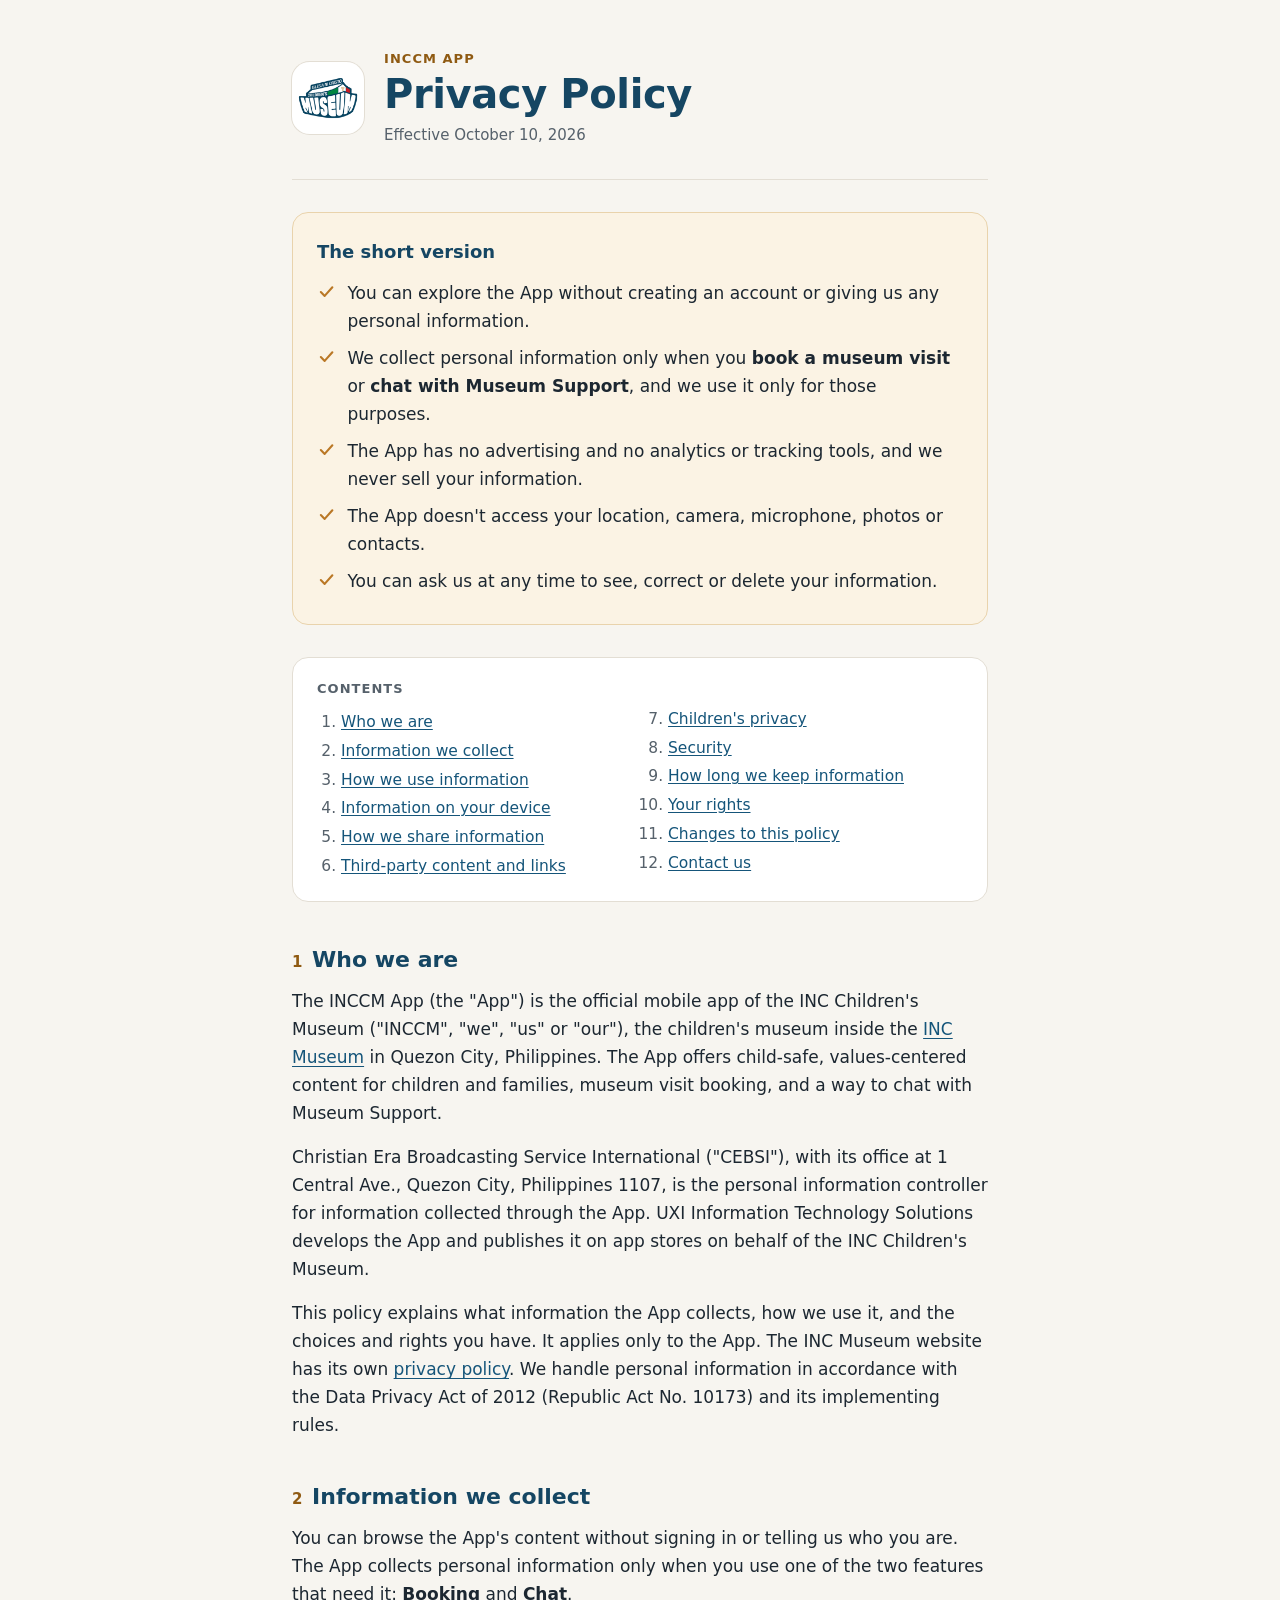
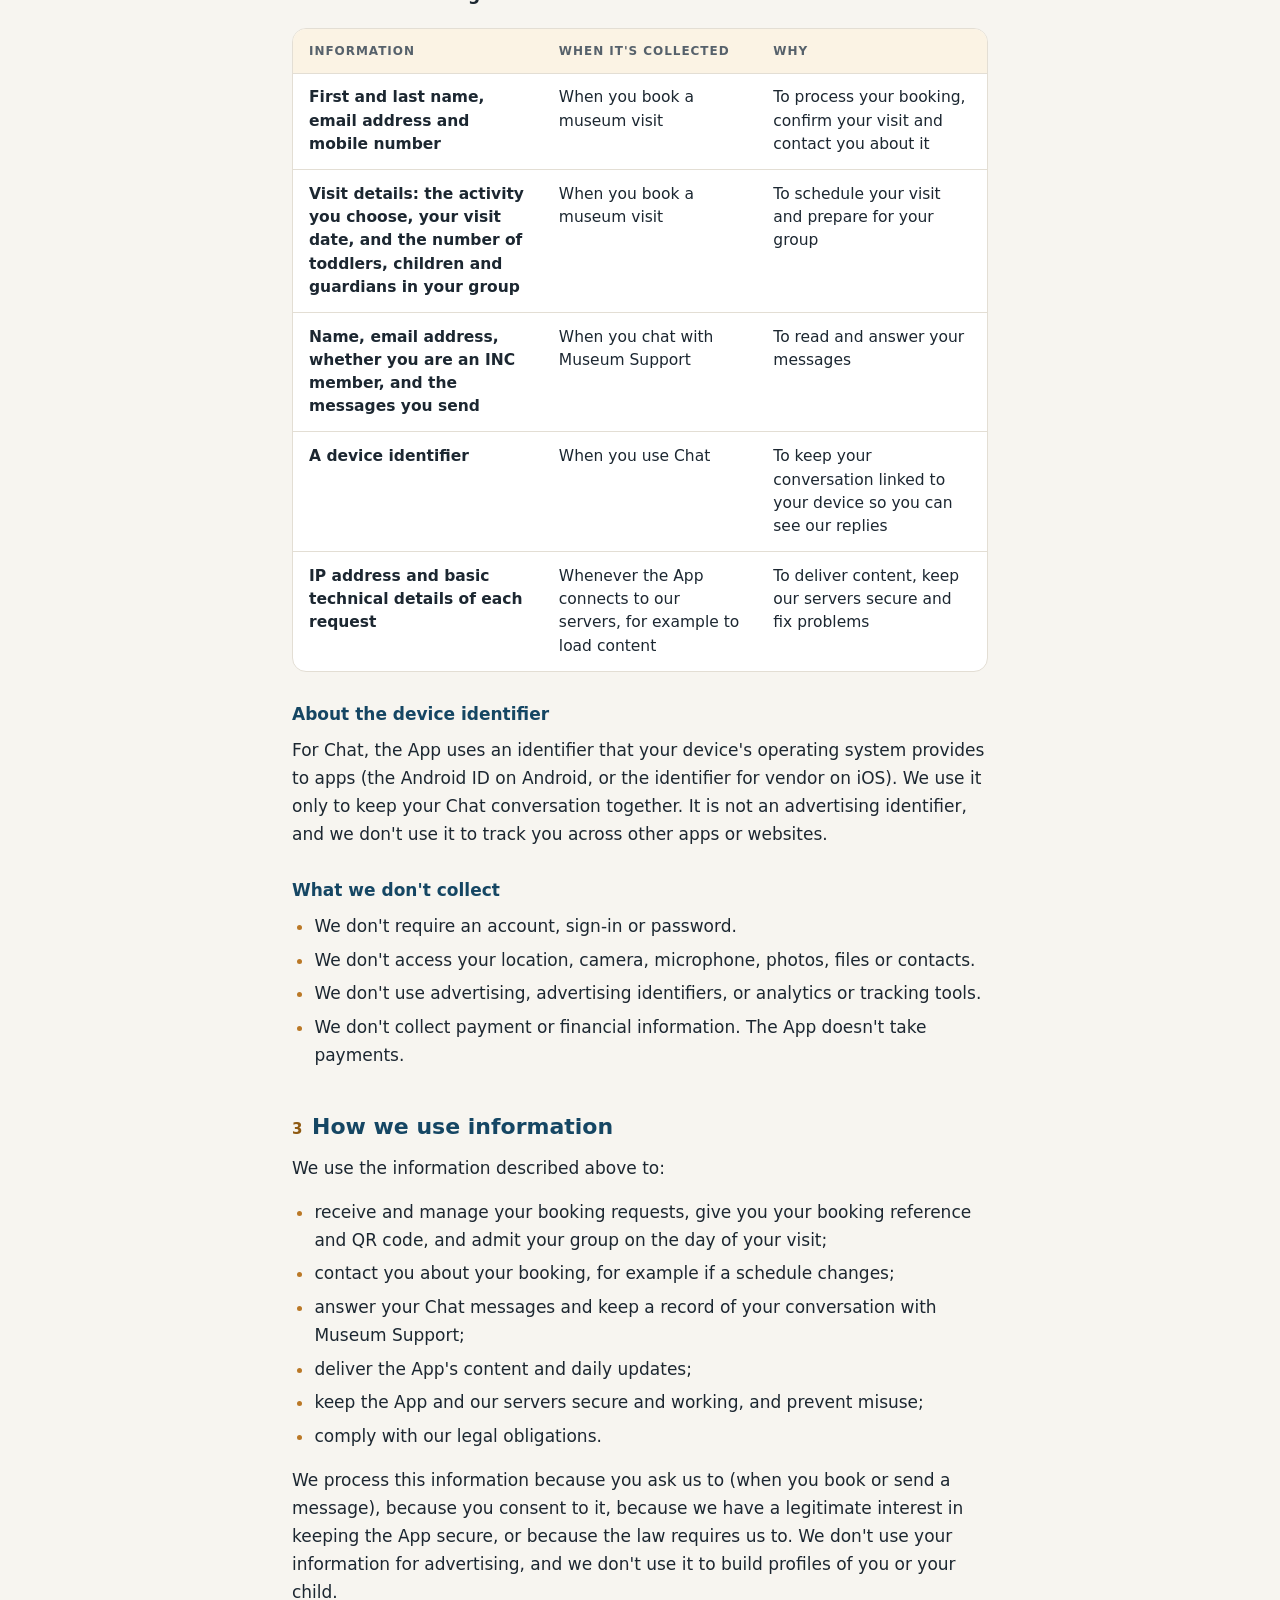
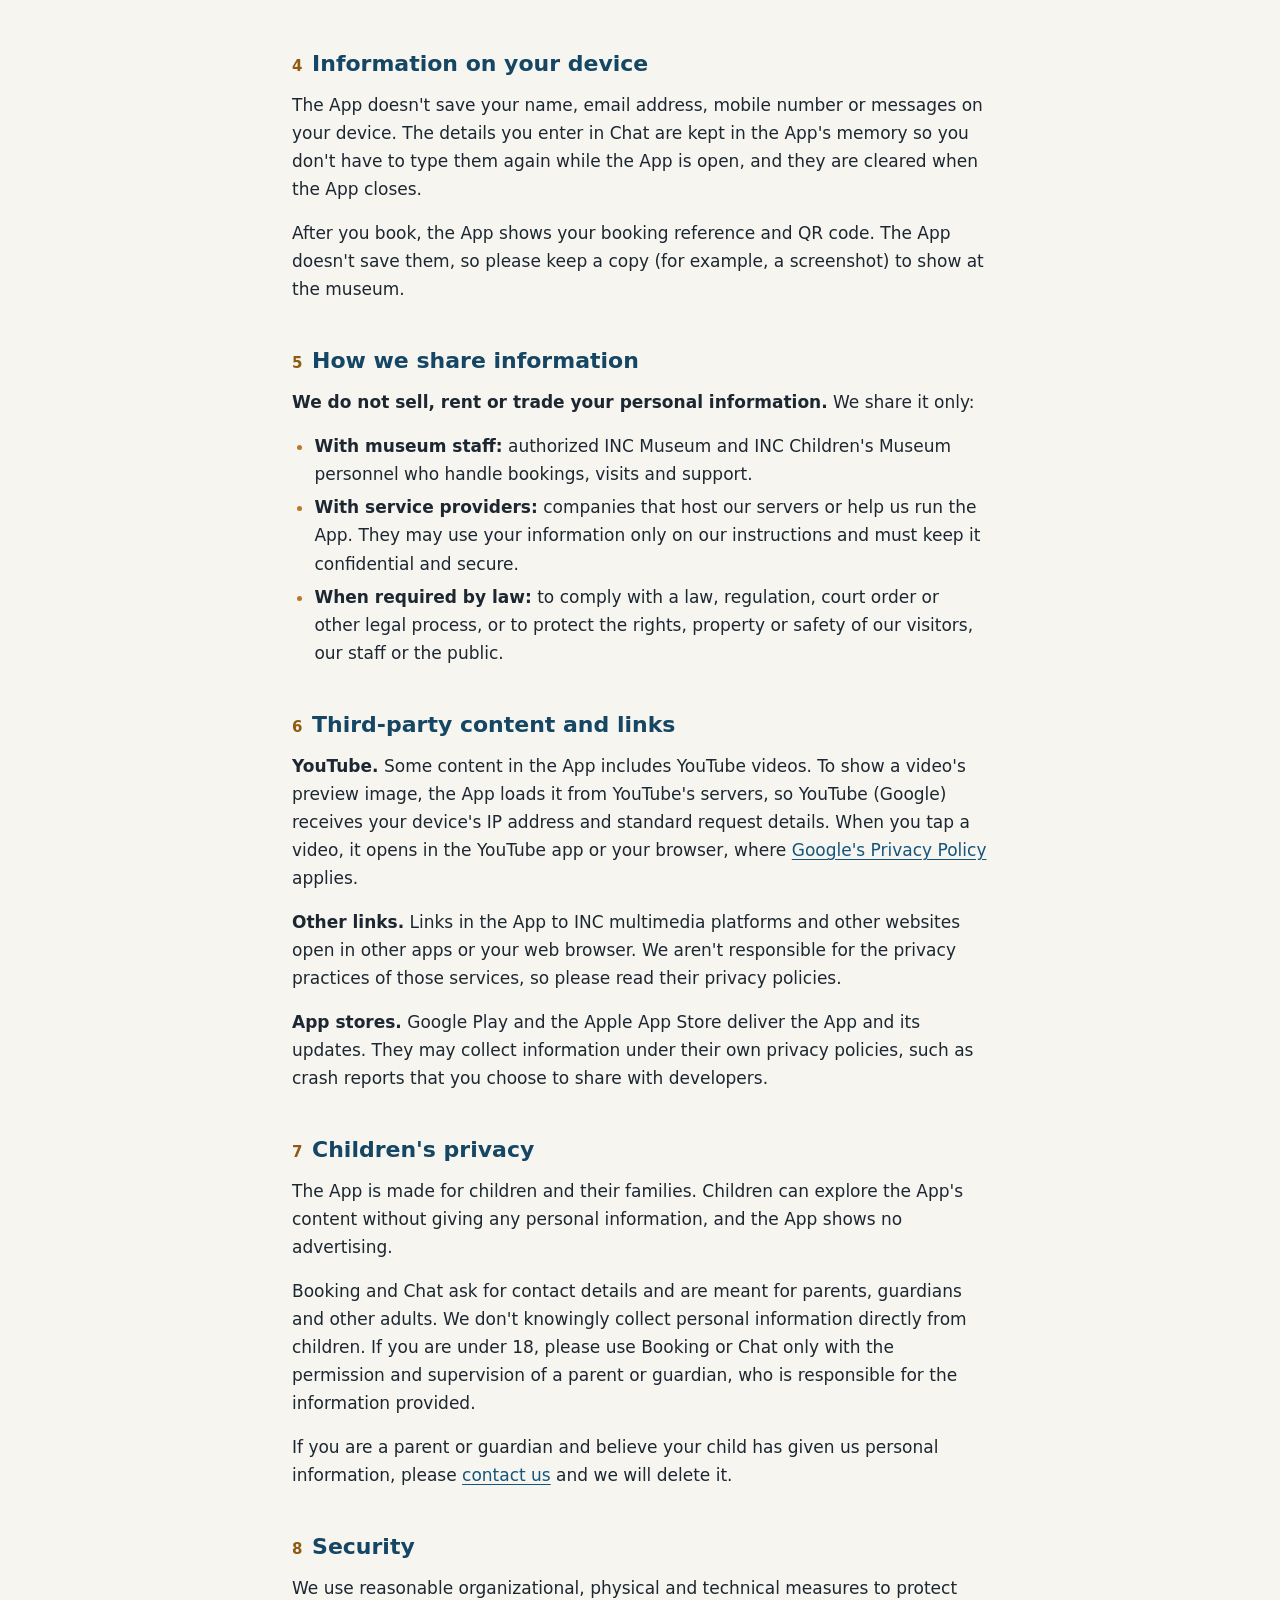
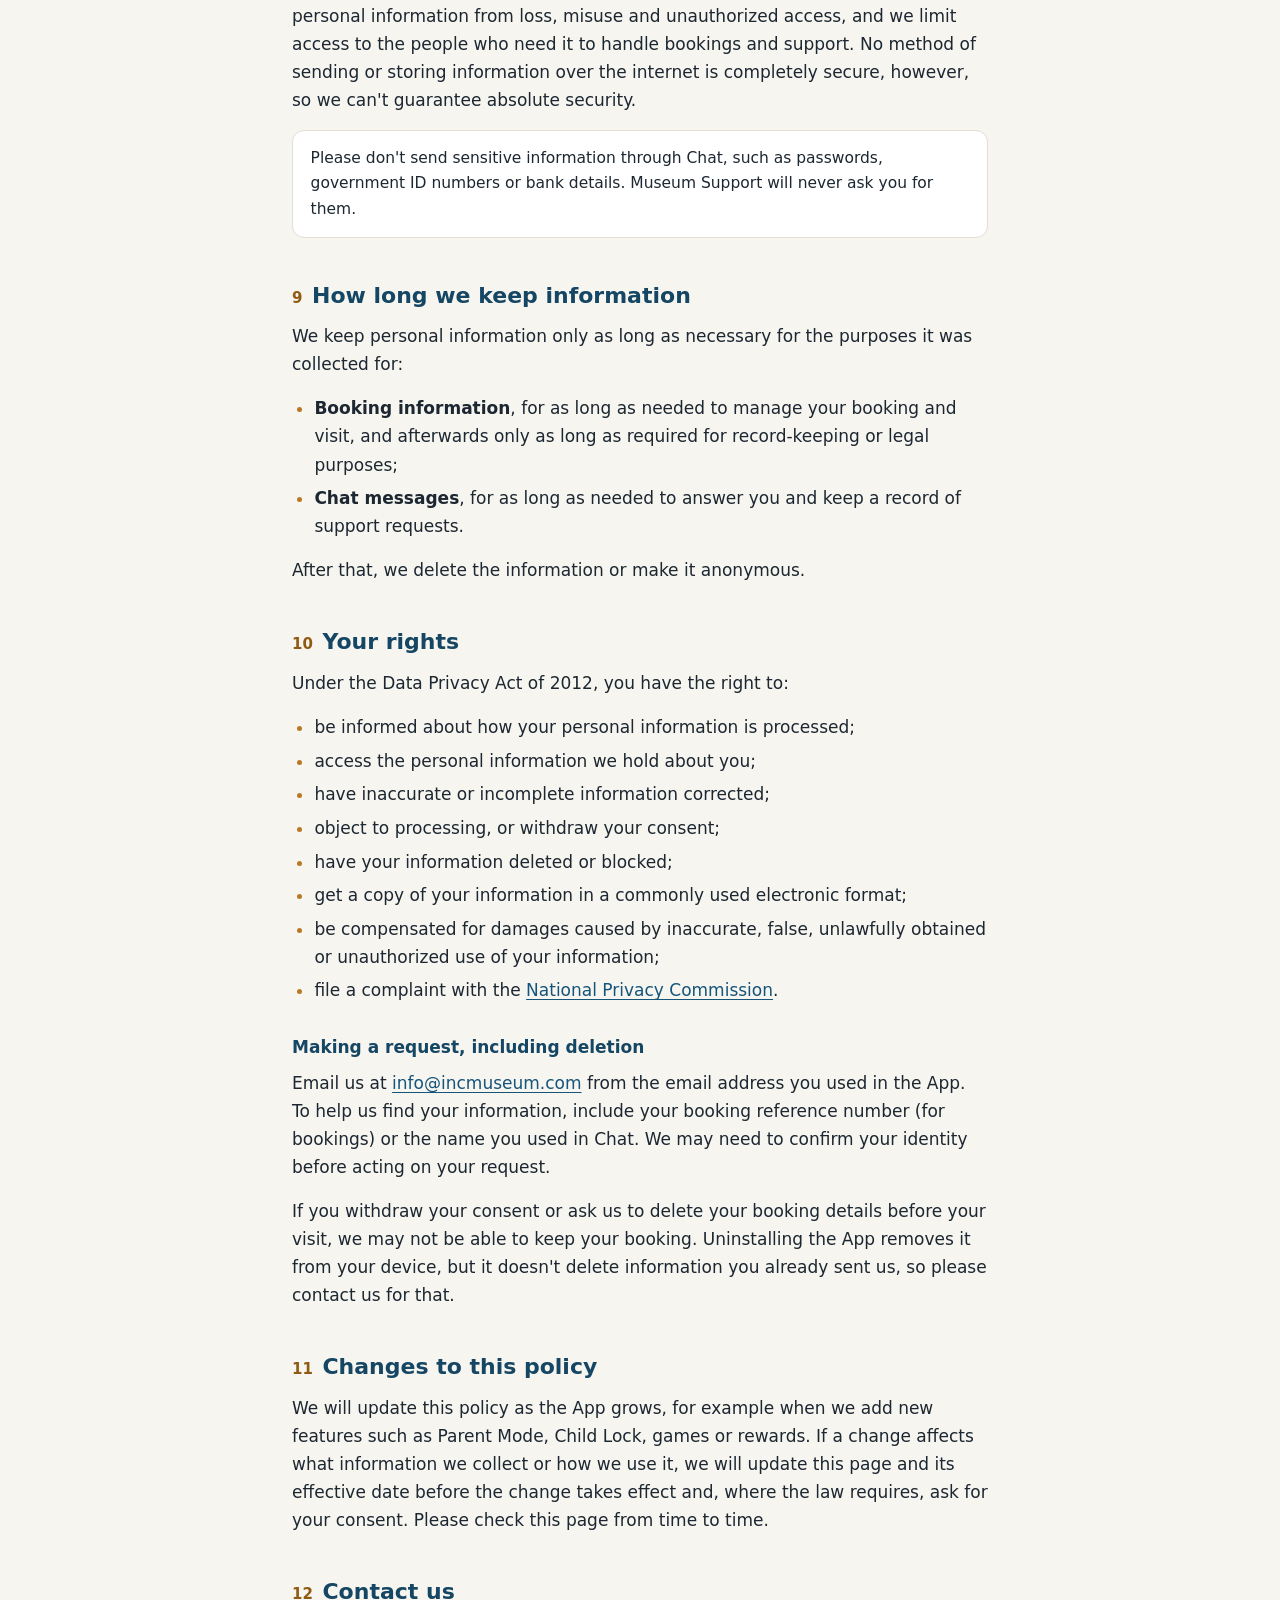
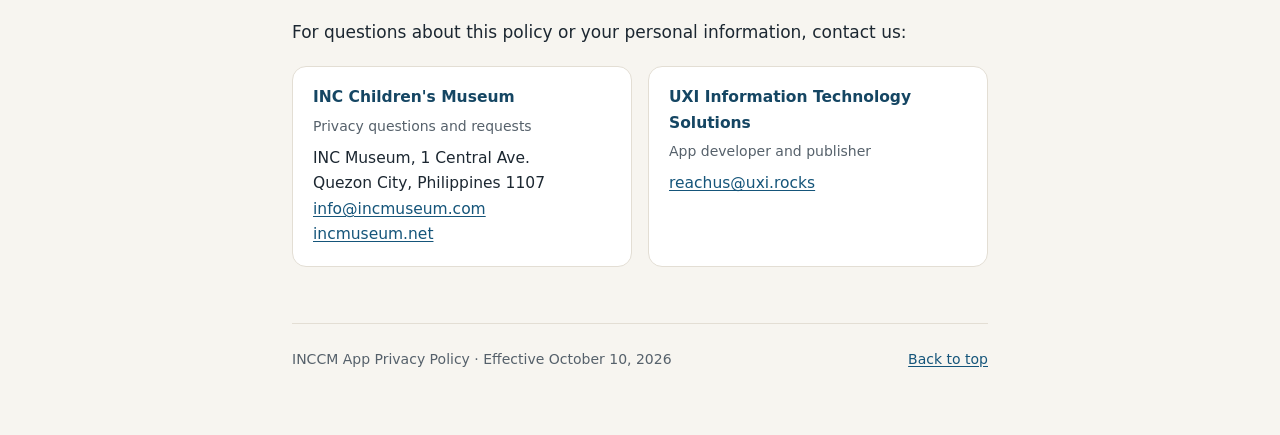
==== index.html @ d058148c "Init commit" ====
<!doctype html>
<html lang="en">
<head>
  <meta charset="utf-8">
  <meta name="viewport" content="width=device-width, initial-scale=1">
  <title>INCCM App Privacy Policy</title>
  <meta name="description" content="How the INCCM App by the INC Children's Museum collects, uses and protects personal information.">
  <meta name="color-scheme" content="light dark">
  <meta name="theme-color" content="#F7F5F0" media="(prefers-color-scheme: light)">
  <meta name="theme-color" content="#0E151C" media="(prefers-color-scheme: dark)">
  <link rel="icon" type="image/png" href="assets/inccm-logo.png">
  <link rel="apple-touch-icon" href="assets/apple-touch-icon.png">
  <style>
    :root {
      --bg: #F7F5F0;
      --surface: #FFFFFF;
      --text: #1C2731;
      --muted: #56616B;
      --border: #E3DED4;
      --heading: #154663;
      --link: #15557A;
      --gold: #8F5A12;
      --gold-tint: #FBF3E4;
      --gold-line: #E9D3AC;
      --mark: #BA7826;
    }

    @media (prefers-color-scheme: dark) {
      :root {
        --bg: #0E151C;
        --surface: #151F29;
        --text: #E4E9ED;
        --muted: #9EAAB4;
        --border: #263440;
        --heading: #D3E6F3;
        --link: #8FC4E6;
        --gold: #E6BA6E;
        --gold-tint: #1E1C17;
        --gold-line: #4A3B22;
        --mark: #E6BA6E;
      }
    }

    *, *::before, *::after { box-sizing: border-box; }

    html { scroll-behavior: smooth; -webkit-text-size-adjust: 100%; }

    @media (prefers-reduced-motion: reduce) {
      html { scroll-behavior: auto; }
    }

    body {
      margin: 0;
      background: var(--bg);
      color: var(--text);
      font-family: system-ui, -apple-system, "Segoe UI", Roboto, "Helvetica Neue", Arial, sans-serif;
      font-size: 1.0625rem;
      line-height: 1.65;
    }

    .page {
      max-width: 46rem;
      margin: 0 auto;
      padding: 0 1.25rem 4rem;
    }

    a { color: var(--link); text-underline-offset: 0.15em; }
    a:hover { text-decoration-thickness: 2px; }
    a:focus-visible { outline: 2px solid var(--link); outline-offset: 2px; border-radius: 2px; }

    /* Masthead */

    .masthead {
      display: flex;
      align-items: center;
      gap: 1.25rem;
      padding: 3rem 0 2rem;
      border-bottom: 1px solid var(--border);
    }

    .masthead img {
      flex: none;
      width: 4.5rem;
      height: 4.5rem;
      border-radius: 1.1rem;
      background: #FFFFFF;
      box-shadow: 0 0 0 1px var(--border);
    }

    .eyebrow {
      margin: 0;
      color: var(--gold);
      font-size: 0.8125rem;
      font-weight: 700;
      letter-spacing: 0.08em;
      text-transform: uppercase;
    }

    h1 {
      margin: 0.1rem 0 0.35rem;
      color: var(--heading);
      font-size: clamp(1.9rem, 6vw, 2.5rem);
      line-height: 1.15;
      letter-spacing: -0.01em;
    }

    .meta { margin: 0; color: var(--muted); font-size: 0.9375rem; }

    /* Short version */

    .glance {
      margin: 2rem 0;
      padding: 1.5rem 1.5rem 1.25rem;
      background: var(--gold-tint);
      border: 1px solid var(--gold-line);
      border-radius: 1rem;
    }

    .glance h2 {
      margin: 0 0 0.75rem;
      font-size: 1.125rem;
      color: var(--heading);
    }

    .checks { list-style: none; margin: 0; padding: 0; }

    .checks li {
      position: relative;
      padding-left: 1.9rem;
      margin: 0.55rem 0;
    }

    .checks svg {
      position: absolute;
      left: 0;
      top: 0.2rem;
      width: 1.2rem;
      height: 1.2rem;
      color: var(--mark);
    }

    /* Contents */

    .toc {
      margin: 0 0 1rem;
      padding: 1.25rem 1.5rem;
      background: var(--surface);
      border: 1px solid var(--border);
      border-radius: 1rem;
    }

    .toc h2 {
      margin: 0 0 0.5rem;
      font-size: 0.8125rem;
      font-weight: 700;
      letter-spacing: 0.08em;
      text-transform: uppercase;
      color: var(--muted);
    }

    .toc ol {
      margin: 0;
      padding-left: 1.5rem;
      columns: 2;
      column-gap: 2rem;
      font-size: 0.9688rem;
    }

    .toc li { break-inside: avoid; margin: 0.2rem 0; }
    .toc li::marker { color: var(--muted); }

    @media (max-width: 560px) {
      .toc ol { columns: 1; }
    }

    /* Sections */

    section { scroll-margin-top: 1.5rem; }

    section > h2 {
      display: flex;
      align-items: baseline;
      gap: 0.6rem;
      margin: 2.75rem 0 0.75rem;
      color: var(--heading);
      font-size: 1.375rem;
      line-height: 1.3;
    }

    section > h2 .num {
      flex: none;
      color: var(--gold);
      font-size: 0.9375rem;
      font-variant-numeric: tabular-nums;
    }

    h3 {
      margin: 1.75rem 0 0.5rem;
      color: var(--heading);
      font-size: 1.0625rem;
    }

    p, ul, ol { margin: 0 0 1rem; }
    ul { padding-left: 1.4rem; }
    li { margin: 0.35rem 0; }
    li::marker { color: var(--mark); }

    .note {
      padding: 0.9rem 1.1rem;
      background: var(--surface);
      border: 1px solid var(--border);
      border-radius: 0.75rem;
      font-size: 0.9688rem;
    }

    /* Data table */

    .table-wrap { margin: 1.25rem 0 1.5rem; }

    table {
      width: 100%;
      border-collapse: separate;
      border-spacing: 0;
      background: var(--surface);
      border: 1px solid var(--border);
      border-radius: 0.875rem;
      overflow: hidden;
      font-size: 0.9688rem;
      line-height: 1.5;
    }

    th, td {
      padding: 0.8rem 1rem;
      text-align: left;
      vertical-align: top;
      border-bottom: 1px solid var(--border);
    }

    tbody tr:last-child td { border-bottom: 0; }

    thead th {
      color: var(--muted);
      font-size: 0.75rem;
      font-weight: 700;
      letter-spacing: 0.08em;
      text-transform: uppercase;
      background: var(--gold-tint);
    }

    td:first-child { font-weight: 600; width: 36%; }

    @media (max-width: 640px) {
      table, thead, tbody, tr, th, td { display: block; }
      thead { position: absolute; width: 1px; height: 1px; overflow: hidden; clip: rect(0 0 0 0); }
      tr { padding: 0.9rem 1rem; border-bottom: 1px solid var(--border); }
      tbody tr:last-child { border-bottom: 0; }
      td { width: auto !important; padding: 0.15rem 0; border: 0; }
      td + td { margin-top: 0.5rem; }
      td + td::before {
        content: attr(data-label);
        display: block;
        color: var(--muted);
        font-size: 0.75rem;
        font-weight: 700;
        letter-spacing: 0.08em;
        text-transform: uppercase;
      }
    }

    /* Contact */

    .contact {
      display: grid;
      grid-template-columns: repeat(auto-fit, minmax(16rem, 1fr));
      gap: 1rem;
      margin: 1.25rem 0;
    }

    .contact address {
      padding: 1.1rem 1.25rem;
      background: var(--surface);
      border: 1px solid var(--border);
      border-radius: 0.875rem;
      font-style: normal;
      font-size: 0.9688rem;
    }

    .contact strong { display: block; color: var(--heading); margin-bottom: 0.25rem; }
    .contact .role { display: block; color: var(--muted); font-size: 0.875rem; margin-bottom: 0.5rem; }

    footer {
      margin-top: 3.5rem;
      padding-top: 1.5rem;
      border-top: 1px solid var(--border);
      color: var(--muted);
      font-size: 0.875rem;
      display: flex;
      flex-wrap: wrap;
      justify-content: space-between;
      gap: 0.5rem 1.5rem;
    }

    @media (max-width: 480px) {
      body { font-size: 1rem; }
      .masthead { padding-top: 2rem; gap: 1rem; }
      .masthead img { width: 3.75rem; height: 3.75rem; border-radius: 0.9rem; }
      .glance, .toc { padding: 1.15rem 1.1rem; }
    }

    @media print {
      :root { --bg: #FFFFFF; --surface: #FFFFFF; --gold-tint: #FFFFFF; }
      .toc, footer a { display: none; }
      section { break-inside: auto; }
      section > h2 { break-after: avoid; }
      a { color: inherit; }
    }
  </style>
</head>
<body>
  <div class="page">

    <header class="masthead" id="top">
      <img src="assets/inccm-logo.png" alt="Iglesia Ni Cristo Children's Museum logo" width="72" height="72">
      <div>
        <p class="eyebrow">INCCM App</p>
        <h1>Privacy Policy</h1>
        <p class="meta">Effective <time datetime="2026-10-10">October 10, 2026</time></p>
      </div>
    </header>

    <aside class="glance" aria-labelledby="glance-title">
      <h2 id="glance-title">The short version</h2>
      <ul class="checks">
        <li>
          <svg viewBox="0 0 20 20" fill="none" stroke="currentColor" stroke-width="2.2" stroke-linecap="round" stroke-linejoin="round" aria-hidden="true"><path d="M4 10.5l4 4 8-9"/></svg>
          You can explore the App without creating an account or giving us any personal information.
        </li>
        <li>
          <svg viewBox="0 0 20 20" fill="none" stroke="currentColor" stroke-width="2.2" stroke-linecap="round" stroke-linejoin="round" aria-hidden="true"><path d="M4 10.5l4 4 8-9"/></svg>
          We collect personal information only when you <strong>book a museum visit</strong> or <strong>chat with Museum Support</strong>, and we use it only for those purposes.
        </li>
        <li>
          <svg viewBox="0 0 20 20" fill="none" stroke="currentColor" stroke-width="2.2" stroke-linecap="round" stroke-linejoin="round" aria-hidden="true"><path d="M4 10.5l4 4 8-9"/></svg>
          The App has no advertising and no analytics or tracking tools, and we never sell your information.
        </li>
        <li>
          <svg viewBox="0 0 20 20" fill="none" stroke="currentColor" stroke-width="2.2" stroke-linecap="round" stroke-linejoin="round" aria-hidden="true"><path d="M4 10.5l4 4 8-9"/></svg>
          The App doesn't access your location, camera, microphone, photos or contacts.
        </li>
        <li>
          <svg viewBox="0 0 20 20" fill="none" stroke="currentColor" stroke-width="2.2" stroke-linecap="round" stroke-linejoin="round" aria-hidden="true"><path d="M4 10.5l4 4 8-9"/></svg>
          You can ask us at any time to see, correct or delete your information.
        </li>
      </ul>
    </aside>

    <nav class="toc" aria-labelledby="toc-title">
      <h2 id="toc-title">Contents</h2>
      <ol>
        <li><a href="#who-we-are">Who we are</a></li>
        <li><a href="#information-we-collect">Information we collect</a></li>
        <li><a href="#how-we-use">How we use information</a></li>
        <li><a href="#on-your-device">Information on your device</a></li>
        <li><a href="#sharing">How we share information</a></li>
        <li><a href="#third-parties">Third-party content and links</a></li>
        <li><a href="#children">Children's privacy</a></li>
        <li><a href="#security">Security</a></li>
        <li><a href="#retention">How long we keep information</a></li>
        <li><a href="#your-rights">Your rights</a></li>
        <li><a href="#changes">Changes to this policy</a></li>
        <li><a href="#contact">Contact us</a></li>
      </ol>
    </nav>

    <main>

      <section id="who-we-are">
        <h2><span class="num">1</span>Who we are</h2>
        <p>
          The INCCM App (the "App") is the official mobile app of the INC Children's Museum ("INCCM", "we", "us" or "our"),
          the children's museum inside the <a href="https://incmuseum.net">INC Museum</a> in Quezon City, Philippines.
          The App offers child-safe, values-centered content for children and families, museum visit booking, and a way
          to chat with Museum Support.
        </p>
        <p>
          Christian Era Broadcasting Service International ("CEBSI"), with its office at 1 Central Ave., Quezon City,
          Philippines 1107, is the personal information controller for information collected through the App.
          UXI Information Technology Solutions develops the App and publishes it on app stores on behalf of the INC Children's Museum.
        </p>
        <p>
          This policy explains what information the App collects, how we use it, and the choices and rights you have.
          It applies only to the App. The INC Museum website has its own
          <a href="https://incmuseum.net/terms#privacy">privacy policy</a>. We handle personal information in accordance with
          the Data Privacy Act of 2012 (Republic Act No. 10173) and its implementing rules.
        </p>
      </section>

      <section id="information-we-collect">
        <h2><span class="num">2</span>Information we collect</h2>
        <p>
          You can browse the App's content without signing in or telling us who you are. The App collects personal
          information only when you use one of the two features that need it: <strong>Booking</strong> and
          <strong>Chat</strong>.
        </p>

        <div class="table-wrap">
          <table>
            <thead>
              <tr>
                <th scope="col">Information</th>
                <th scope="col">When it's collected</th>
                <th scope="col">Why</th>
              </tr>
            </thead>
            <tbody>
              <tr>
                <td>First and last name, email address and mobile number</td>
                <td data-label="When it's collected">When you book a museum visit</td>
                <td data-label="Why">To process your booking, confirm your visit and contact you about it</td>
              </tr>
              <tr>
                <td>Visit details: the activity you choose, your visit date, and the number of toddlers, children and guardians in your group</td>
                <td data-label="When it's collected">When you book a museum visit</td>
                <td data-label="Why">To schedule your visit and prepare for your group</td>
              </tr>
              <tr>
                <td>Name, email address, whether you are an INC member, and the messages you send</td>
                <td data-label="When it's collected">When you chat with Museum Support</td>
                <td data-label="Why">To read and answer your messages</td>
              </tr>
              <tr>
                <td>A device identifier</td>
                <td data-label="When it's collected">When you use Chat</td>
                <td data-label="Why">To keep your conversation linked to your device so you can see our replies</td>
              </tr>
              <tr>
                <td>IP address and basic technical details of each request</td>
                <td data-label="When it's collected">Whenever the App connects to our servers, for example to load content</td>
                <td data-label="Why">To deliver content, keep our servers secure and fix problems</td>
              </tr>
            </tbody>
          </table>
        </div>

        <h3>About the device identifier</h3>
        <p>
          For Chat, the App uses an identifier that your device's operating system provides to apps (the Android ID on
          Android, or the identifier for vendor on iOS). We use it only to keep your Chat conversation together. It is not
          an advertising identifier, and we don't use it to track you across other apps or websites.
        </p>

        <h3>What we don't collect</h3>
        <ul>
          <li>We don't require an account, sign-in or password.</li>
          <li>We don't access your location, camera, microphone, photos, files or contacts.</li>
          <li>We don't use advertising, advertising identifiers, or analytics or tracking tools.</li>
          <li>We don't collect payment or financial information. The App doesn't take payments.</li>
        </ul>
      </section>

      <section id="how-we-use">
        <h2><span class="num">3</span>How we use information</h2>
        <p>We use the information described above to:</p>
        <ul>
          <li>receive and manage your booking requests, give you your booking reference and QR code, and admit your group on the day of your visit;</li>
          <li>contact you about your booking, for example if a schedule changes;</li>
          <li>answer your Chat messages and keep a record of your conversation with Museum Support;</li>
          <li>deliver the App's content and daily updates;</li>
          <li>keep the App and our servers secure and working, and prevent misuse;</li>
          <li>comply with our legal obligations.</li>
        </ul>
        <p>
          We process this information because you ask us to (when you book or send a message), because you consent to it,
          because we have a legitimate interest in keeping the App secure, or because the law requires us to.
          We don't use your information for advertising, and we don't use it to build profiles of you or your child.
        </p>
      </section>

      <section id="on-your-device">
        <h2><span class="num">4</span>Information on your device</h2>
        <p>
          The App doesn't save your name, email address, mobile number or messages on your device. The details you enter
          in Chat are kept in the App's memory so you don't have to type them again while the App is open, and they are
          cleared when the App closes.
        </p>
        <p>
          After you book, the App shows your booking reference and QR code. The App doesn't save them, so please keep a copy
          (for example, a screenshot) to show at the museum.
        </p>
      </section>

      <section id="sharing">
        <h2><span class="num">5</span>How we share information</h2>
        <p><strong>We do not sell, rent or trade your personal information.</strong> We share it only:</p>
        <ul>
          <li><strong>With museum staff:</strong> authorized INC Museum and INC Children's Museum personnel who handle bookings, visits and support.</li>
          <li><strong>With service providers:</strong> companies that host our servers or help us run the App. They may use your information only on our instructions and must keep it confidential and secure.</li>
          <li><strong>When required by law:</strong> to comply with a law, regulation, court order or other legal process, or to protect the rights, property or safety of our visitors, our staff or the public.</li>
        </ul>
      </section>

      <section id="third-parties">
        <h2><span class="num">6</span>Third-party content and links</h2>
        <p>
          <strong>YouTube.</strong> Some content in the App includes YouTube videos. To show a video's preview image, the App
          loads it from YouTube's servers, so YouTube (Google) receives your device's IP address and standard request
          details. When you tap a video, it opens in the YouTube app or your browser, where
          <a href="https://policies.google.com/privacy">Google's Privacy Policy</a> applies.
        </p>
        <p>
          <strong>Other links.</strong> Links in the App to INC multimedia platforms and other websites open in other apps
          or your web browser. We aren't responsible for the privacy practices of those services, so please read their
          privacy policies.
        </p>
        <p>
          <strong>App stores.</strong> Google Play and the Apple App Store deliver the App and its updates. They may collect
          information under their own privacy policies, such as crash reports that you choose to share with developers.
        </p>
      </section>

      <section id="children">
        <h2><span class="num">7</span>Children's privacy</h2>
        <p>
          The App is made for children and their families. Children can explore the App's content without giving any
          personal information, and the App shows no advertising.
        </p>
        <p>
          Booking and Chat ask for contact details and are meant for parents, guardians and other adults. We don't knowingly
          collect personal information directly from children. If you are under 18, please use Booking or Chat only with
          the permission and supervision of a parent or guardian, who is responsible for the information provided.
        </p>
        <p>
          If you are a parent or guardian and believe your child has given us personal information, please
          <a href="#contact">contact us</a> and we will delete it.
        </p>
      </section>

      <section id="security">
        <h2><span class="num">8</span>Security</h2>
        <p>
          We use reasonable organizational, physical and technical measures to protect personal information from loss,
          misuse and unauthorized access, and we limit access to the people who need it to handle bookings and support.
          No method of sending or storing information over the internet is completely secure, however, so we can't
          guarantee absolute security.
        </p>
        <p class="note">
          Please don't send sensitive information through Chat, such as passwords, government ID numbers or bank details.
          Museum Support will never ask you for them.
        </p>
      </section>

      <section id="retention">
        <h2><span class="num">9</span>How long we keep information</h2>
        <p>
          We keep personal information only as long as necessary for the purposes it was collected for:
        </p>
        <ul>
          <li><strong>Booking information</strong>, for as long as needed to manage your booking and visit, and afterwards only as long as required for record-keeping or legal purposes;</li>
          <li><strong>Chat messages</strong>, for as long as needed to answer you and keep a record of support requests.</li>
        </ul>
        <p>After that, we delete the information or make it anonymous.</p>
      </section>

      <section id="your-rights">
        <h2><span class="num">10</span>Your rights</h2>
        <p>Under the Data Privacy Act of 2012, you have the right to:</p>
        <ul>
          <li>be informed about how your personal information is processed;</li>
          <li>access the personal information we hold about you;</li>
          <li>have inaccurate or incomplete information corrected;</li>
          <li>object to processing, or withdraw your consent;</li>
          <li>have your information deleted or blocked;</li>
          <li>get a copy of your information in a commonly used electronic format;</li>
          <li>be compensated for damages caused by inaccurate, false, unlawfully obtained or unauthorized use of your information;</li>
          <li>file a complaint with the <a href="https://privacy.gov.ph">National Privacy Commission</a>.</li>
        </ul>
        <h3>Making a request, including deletion</h3>
        <p>
          Email us at <a href="mailto:info@incmuseum.com?subject=INCCM%20App%20privacy%20request">info@incmuseum.com</a>
          from the email address you used in the App. To help us find your information, include your booking reference
          number (for bookings) or the name you used in Chat. We may need to confirm your identity before acting on your
          request.
        </p>
        <p>
          If you withdraw your consent or ask us to delete your booking details before your visit, we may not be able to
          keep your booking. Uninstalling the App removes it from your device, but it doesn't delete information you
          already sent us, so please contact us for that.
        </p>
      </section>

      <section id="changes">
        <h2><span class="num">11</span>Changes to this policy</h2>
        <p>
          We will update this policy as the App grows, for example when we add new features such as Parent Mode, Child Lock,
          games or rewards. If a change affects what information we collect or how we use it, we will update this page and
          its effective date before the change takes effect and, where the law requires, ask for your consent. Please check
          this page from time to time.
        </p>
      </section>

      <section id="contact">
        <h2><span class="num">12</span>Contact us</h2>
        <p>For questions about this policy or your personal information, contact us:</p>
        <div class="contact">
          <address>
            <strong>INC Children's Museum</strong>
            <span class="role">Privacy questions and requests</span>
            INC Museum, 1 Central Ave.<br>
            Quezon City, Philippines 1107<br>
            <a href="mailto:info@incmuseum.com?subject=INCCM%20App%20privacy">info@incmuseum.com</a><br>
            <a href="https://incmuseum.net">incmuseum.net</a>
          </address>
          <address>
            <strong>UXI Information Technology Solutions</strong>
            <span class="role">App developer and publisher</span>
            <a href="mailto:reachus@uxi.rocks?subject=INCCM%20App">reachus@uxi.rocks</a>
          </address>
        </div>
      </section>

    </main>

    <footer>
      <span>INCCM App Privacy Policy · Effective October 10, 2026</span>
      <a href="#top">Back to top</a>
    </footer>

  </div>
</body>
</html>
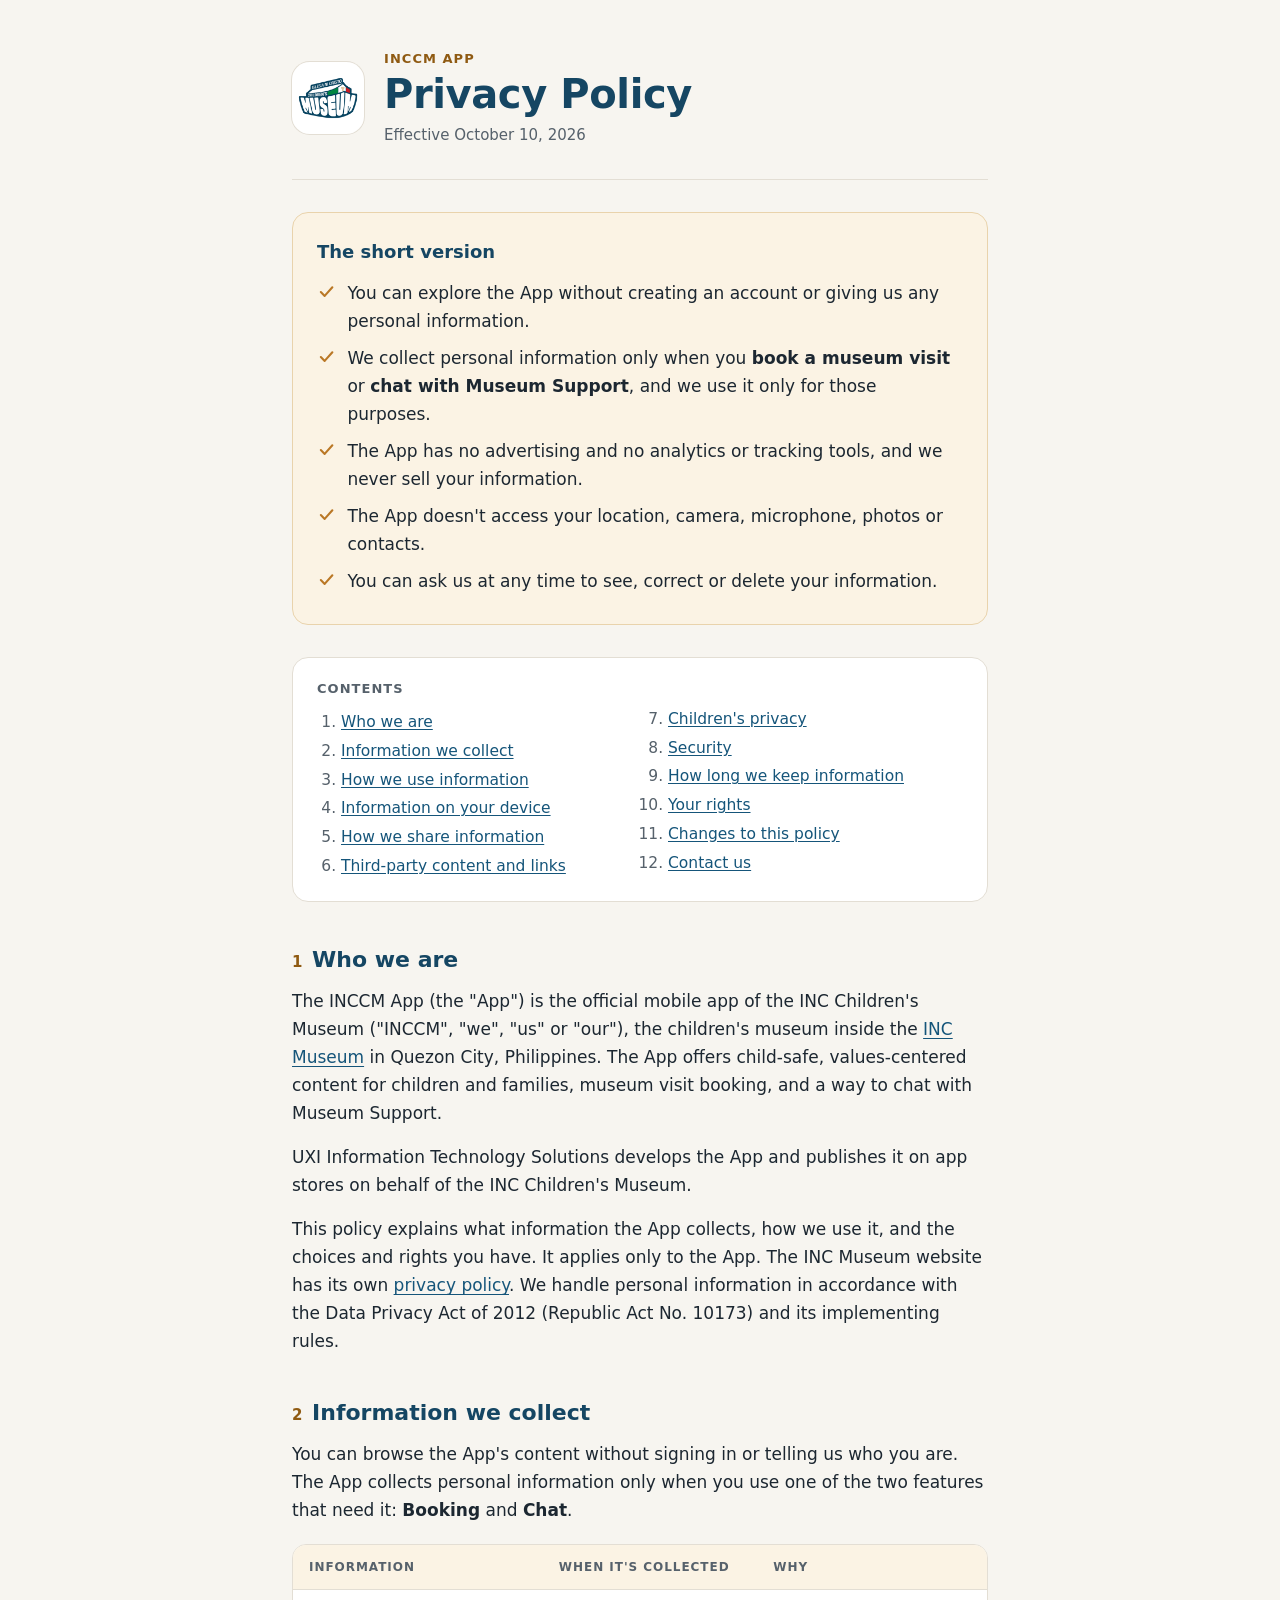
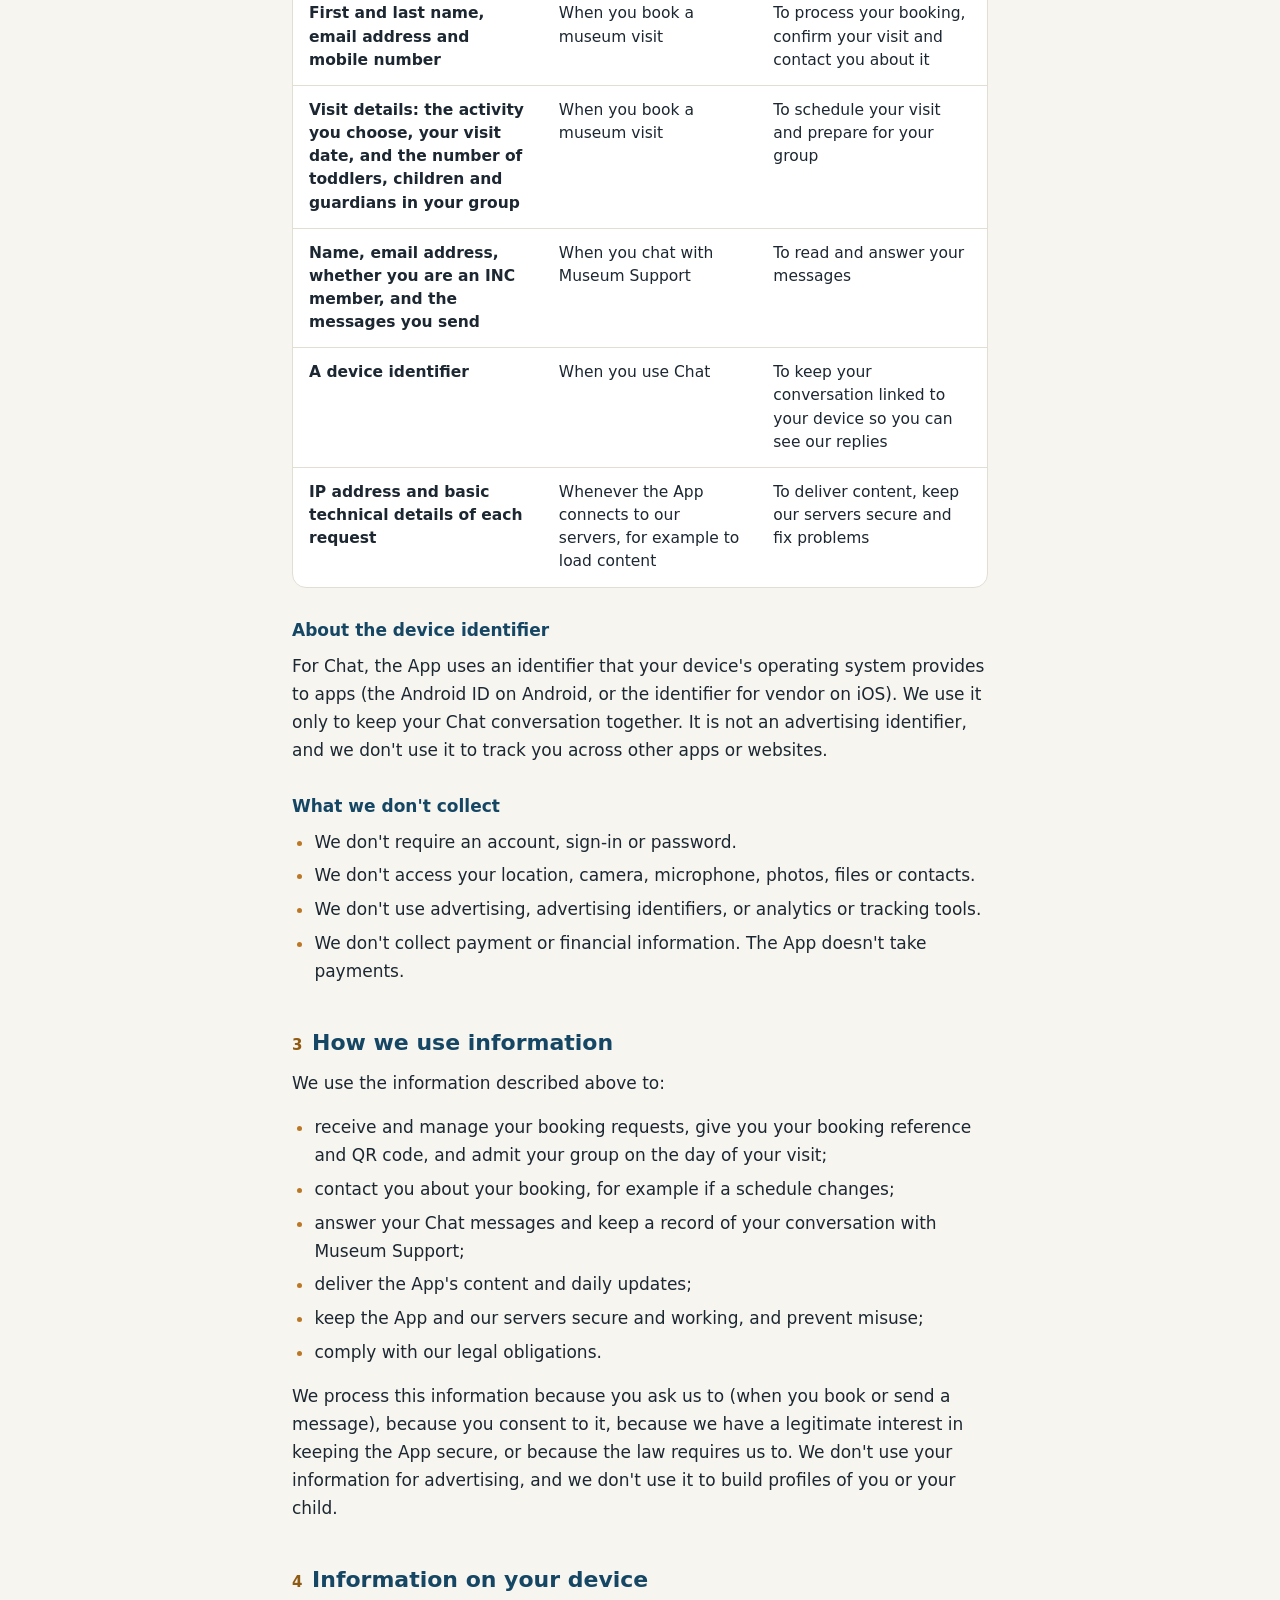
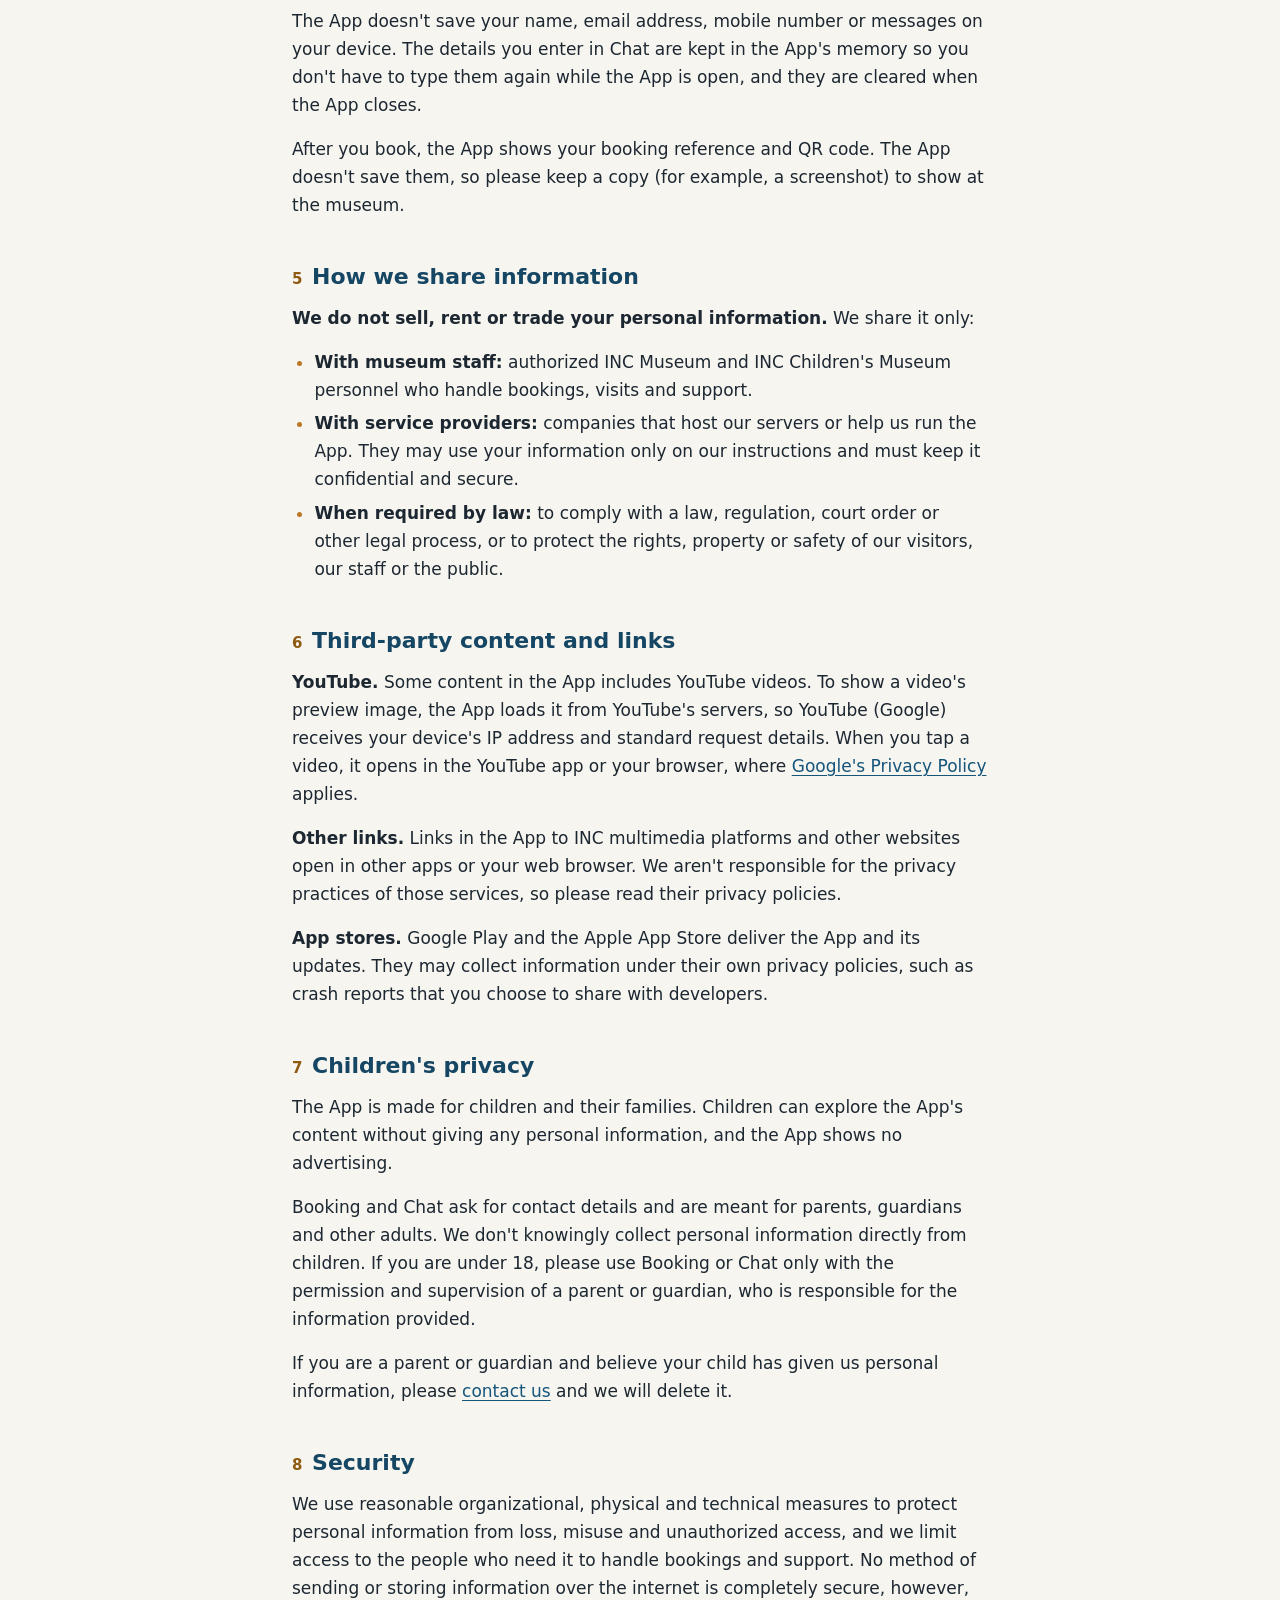
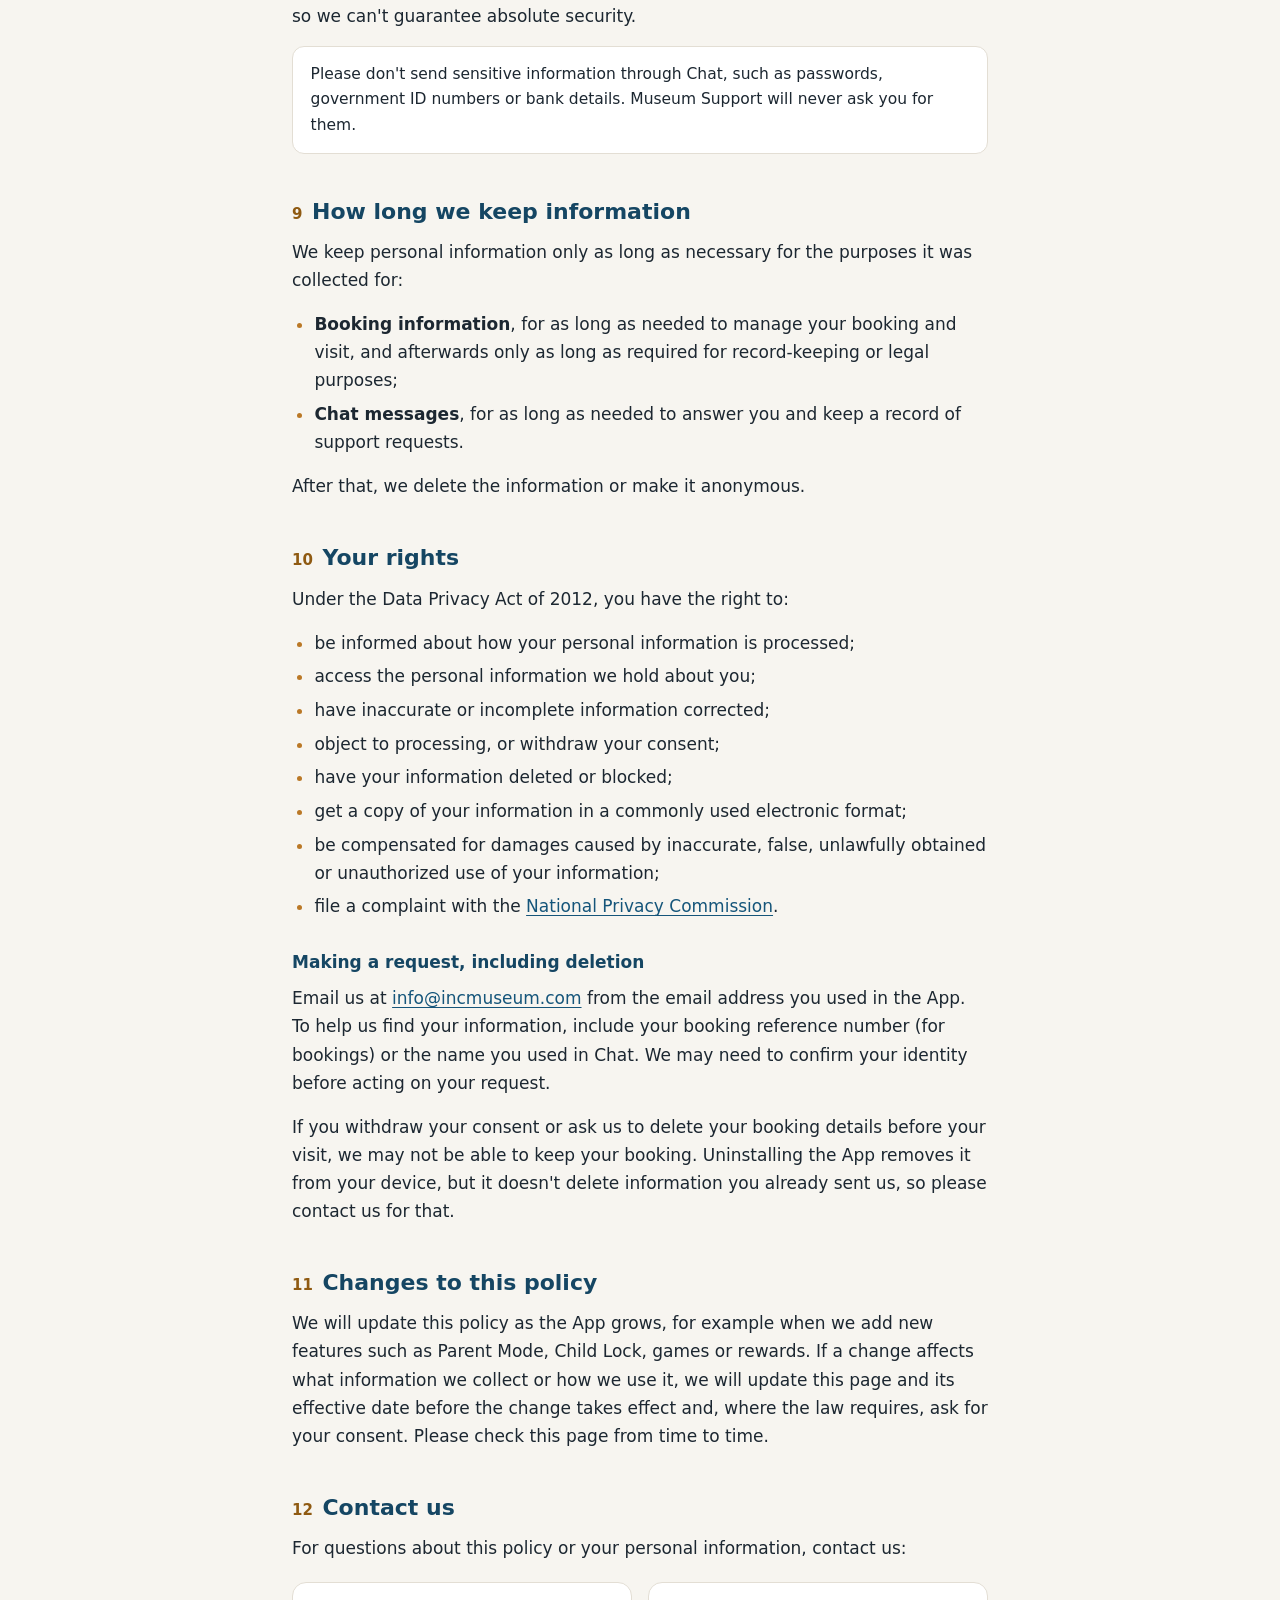
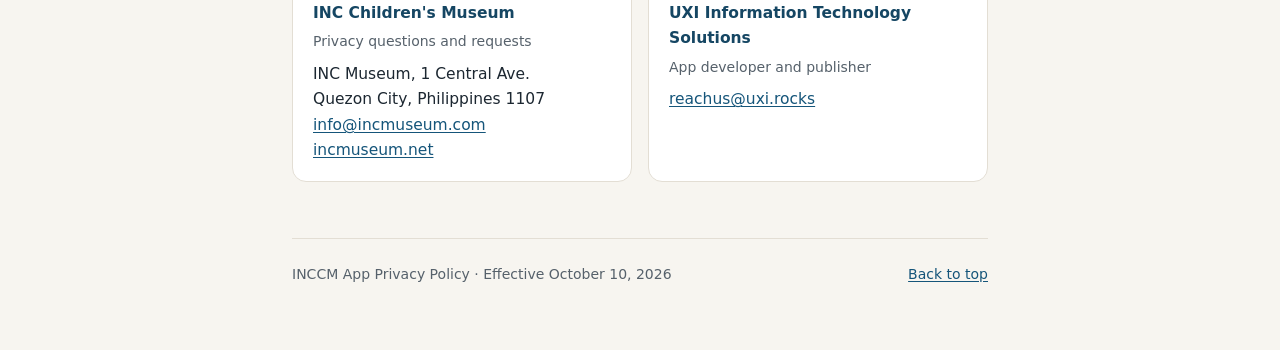
==== commit 76c9c12b: "Update index page" ====
--- a/index.html
+++ b/index.html
@@ -1,630 +1,945 @@
 <!doctype html>
 <html lang="en">
-<head>
-  <meta charset="utf-8">
-  <meta name="viewport" content="width=device-width, initial-scale=1">
-  <title>INCCM App Privacy Policy</title>
-  <meta name="description" content="How the INCCM App by the INC Children's Museum collects, uses and protects personal information.">
-  <meta name="color-scheme" content="light dark">
-  <meta name="theme-color" content="#F7F5F0" media="(prefers-color-scheme: light)">
-  <meta name="theme-color" content="#0E151C" media="(prefers-color-scheme: dark)">
-  <link rel="icon" type="image/png" href="assets/inccm-logo.png">
-  <link rel="apple-touch-icon" href="assets/apple-touch-icon.png">
-  <style>
-    :root {
-      --bg: #F7F5F0;
-      --surface: #FFFFFF;
-      --text: #1C2731;
-      --muted: #56616B;
-      --border: #E3DED4;
-      --heading: #154663;
-      --link: #15557A;
-      --gold: #8F5A12;
-      --gold-tint: #FBF3E4;
-      --gold-line: #E9D3AC;
-      --mark: #BA7826;
-    }
-
-    @media (prefers-color-scheme: dark) {
+  <head>
+    <meta charset="utf-8" />
+    <meta name="viewport" content="width=device-width, initial-scale=1" />
+    <title>INCCM App Privacy Policy</title>
+    <meta
+      name="description"
+      content="How the INCCM App by the INC Children's Museum collects, uses and protects personal information."
+    />
+    <meta name="color-scheme" content="light dark" />
+    <meta
+      name="theme-color"
+      content="#F7F5F0"
+      media="(prefers-color-scheme: light)"
+    />
+    <meta
+      name="theme-color"
+      content="#0E151C"
+      media="(prefers-color-scheme: dark)"
+    />
+    <link rel="icon" type="image/png" href="assets/inccm-logo.png" />
+    <link rel="apple-touch-icon" href="assets/apple-touch-icon.png" />
+    <style>
       :root {
-        --bg: #0E151C;
-        --surface: #151F29;
-        --text: #E4E9ED;
-        --muted: #9EAAB4;
-        --border: #263440;
-        --heading: #D3E6F3;
-        --link: #8FC4E6;
-        --gold: #E6BA6E;
-        --gold-tint: #1E1C17;
-        --gold-line: #4A3B22;
-        --mark: #E6BA6E;
-      }
-    }
-
-    *, *::before, *::after { box-sizing: border-box; }
-
-    html { scroll-behavior: smooth; -webkit-text-size-adjust: 100%; }
-
-    @media (prefers-reduced-motion: reduce) {
-      html { scroll-behavior: auto; }
-    }
-
-    body {
-      margin: 0;
-      background: var(--bg);
-      color: var(--text);
-      font-family: system-ui, -apple-system, "Segoe UI", Roboto, "Helvetica Neue", Arial, sans-serif;
-      font-size: 1.0625rem;
-      line-height: 1.65;
-    }
-
-    .page {
-      max-width: 46rem;
-      margin: 0 auto;
-      padding: 0 1.25rem 4rem;
-    }
-
-    a { color: var(--link); text-underline-offset: 0.15em; }
-    a:hover { text-decoration-thickness: 2px; }
-    a:focus-visible { outline: 2px solid var(--link); outline-offset: 2px; border-radius: 2px; }
-
-    /* Masthead */
-
-    .masthead {
-      display: flex;
-      align-items: center;
-      gap: 1.25rem;
-      padding: 3rem 0 2rem;
-      border-bottom: 1px solid var(--border);
-    }
-
-    .masthead img {
-      flex: none;
-      width: 4.5rem;
-      height: 4.5rem;
-      border-radius: 1.1rem;
-      background: #FFFFFF;
-      box-shadow: 0 0 0 1px var(--border);
-    }
-
-    .eyebrow {
-      margin: 0;
-      color: var(--gold);
-      font-size: 0.8125rem;
-      font-weight: 700;
-      letter-spacing: 0.08em;
-      text-transform: uppercase;
-    }
-
-    h1 {
-      margin: 0.1rem 0 0.35rem;
-      color: var(--heading);
-      font-size: clamp(1.9rem, 6vw, 2.5rem);
-      line-height: 1.15;
-      letter-spacing: -0.01em;
-    }
-
-    .meta { margin: 0; color: var(--muted); font-size: 0.9375rem; }
-
-    /* Short version */
-
-    .glance {
-      margin: 2rem 0;
-      padding: 1.5rem 1.5rem 1.25rem;
-      background: var(--gold-tint);
-      border: 1px solid var(--gold-line);
-      border-radius: 1rem;
-    }
-
-    .glance h2 {
-      margin: 0 0 0.75rem;
-      font-size: 1.125rem;
-      color: var(--heading);
-    }
-
-    .checks { list-style: none; margin: 0; padding: 0; }
-
-    .checks li {
-      position: relative;
-      padding-left: 1.9rem;
-      margin: 0.55rem 0;
-    }
-
-    .checks svg {
-      position: absolute;
-      left: 0;
-      top: 0.2rem;
-      width: 1.2rem;
-      height: 1.2rem;
-      color: var(--mark);
-    }
-
-    /* Contents */
-
-    .toc {
-      margin: 0 0 1rem;
-      padding: 1.25rem 1.5rem;
-      background: var(--surface);
-      border: 1px solid var(--border);
-      border-radius: 1rem;
-    }
-
-    .toc h2 {
-      margin: 0 0 0.5rem;
-      font-size: 0.8125rem;
-      font-weight: 700;
-      letter-spacing: 0.08em;
-      text-transform: uppercase;
-      color: var(--muted);
-    }
-
-    .toc ol {
-      margin: 0;
-      padding-left: 1.5rem;
-      columns: 2;
-      column-gap: 2rem;
-      font-size: 0.9688rem;
-    }
-
-    .toc li { break-inside: avoid; margin: 0.2rem 0; }
-    .toc li::marker { color: var(--muted); }
-
-    @media (max-width: 560px) {
-      .toc ol { columns: 1; }
-    }
-
-    /* Sections */
-
-    section { scroll-margin-top: 1.5rem; }
-
-    section > h2 {
-      display: flex;
-      align-items: baseline;
-      gap: 0.6rem;
-      margin: 2.75rem 0 0.75rem;
-      color: var(--heading);
-      font-size: 1.375rem;
-      line-height: 1.3;
-    }
-
-    section > h2 .num {
-      flex: none;
-      color: var(--gold);
-      font-size: 0.9375rem;
-      font-variant-numeric: tabular-nums;
-    }
-
-    h3 {
-      margin: 1.75rem 0 0.5rem;
-      color: var(--heading);
-      font-size: 1.0625rem;
-    }
-
-    p, ul, ol { margin: 0 0 1rem; }
-    ul { padding-left: 1.4rem; }
-    li { margin: 0.35rem 0; }
-    li::marker { color: var(--mark); }
-
-    .note {
-      padding: 0.9rem 1.1rem;
-      background: var(--surface);
-      border: 1px solid var(--border);
-      border-radius: 0.75rem;
-      font-size: 0.9688rem;
-    }
-
-    /* Data table */
-
-    .table-wrap { margin: 1.25rem 0 1.5rem; }
-
-    table {
-      width: 100%;
-      border-collapse: separate;
-      border-spacing: 0;
-      background: var(--surface);
-      border: 1px solid var(--border);
-      border-radius: 0.875rem;
-      overflow: hidden;
-      font-size: 0.9688rem;
-      line-height: 1.5;
-    }
-
-    th, td {
-      padding: 0.8rem 1rem;
-      text-align: left;
-      vertical-align: top;
-      border-bottom: 1px solid var(--border);
-    }
-
-    tbody tr:last-child td { border-bottom: 0; }
-
-    thead th {
-      color: var(--muted);
-      font-size: 0.75rem;
-      font-weight: 700;
-      letter-spacing: 0.08em;
-      text-transform: uppercase;
-      background: var(--gold-tint);
-    }
-
-    td:first-child { font-weight: 600; width: 36%; }
-
-    @media (max-width: 640px) {
-      table, thead, tbody, tr, th, td { display: block; }
-      thead { position: absolute; width: 1px; height: 1px; overflow: hidden; clip: rect(0 0 0 0); }
-      tr { padding: 0.9rem 1rem; border-bottom: 1px solid var(--border); }
-      tbody tr:last-child { border-bottom: 0; }
-      td { width: auto !important; padding: 0.15rem 0; border: 0; }
-      td + td { margin-top: 0.5rem; }
-      td + td::before {
-        content: attr(data-label);
-        display: block;
+        --bg: #f7f5f0;
+        --surface: #ffffff;
+        --text: #1c2731;
+        --muted: #56616b;
+        --border: #e3ded4;
+        --heading: #154663;
+        --link: #15557a;
+        --gold: #8f5a12;
+        --gold-tint: #fbf3e4;
+        --gold-line: #e9d3ac;
+        --mark: #ba7826;
+      }
+
+      @media (prefers-color-scheme: dark) {
+        :root {
+          --bg: #0e151c;
+          --surface: #151f29;
+          --text: #e4e9ed;
+          --muted: #9eaab4;
+          --border: #263440;
+          --heading: #d3e6f3;
+          --link: #8fc4e6;
+          --gold: #e6ba6e;
+          --gold-tint: #1e1c17;
+          --gold-line: #4a3b22;
+          --mark: #e6ba6e;
+        }
+      }
+
+      *,
+      *::before,
+      *::after {
+        box-sizing: border-box;
+      }
+
+      html {
+        scroll-behavior: smooth;
+        -webkit-text-size-adjust: 100%;
+      }
+
+      @media (prefers-reduced-motion: reduce) {
+        html {
+          scroll-behavior: auto;
+        }
+      }
+
+      body {
+        margin: 0;
+        background: var(--bg);
+        color: var(--text);
+        font-family:
+          system-ui,
+          -apple-system,
+          "Segoe UI",
+          Roboto,
+          "Helvetica Neue",
+          Arial,
+          sans-serif;
+        font-size: 1.0625rem;
+        line-height: 1.65;
+      }
+
+      .page {
+        max-width: 46rem;
+        margin: 0 auto;
+        padding: 0 1.25rem 4rem;
+      }
+
+      a {
+        color: var(--link);
+        text-underline-offset: 0.15em;
+      }
+      a:hover {
+        text-decoration-thickness: 2px;
+      }
+      a:focus-visible {
+        outline: 2px solid var(--link);
+        outline-offset: 2px;
+        border-radius: 2px;
+      }
+
+      /* Masthead */
+
+      .masthead {
+        display: flex;
+        align-items: center;
+        gap: 1.25rem;
+        padding: 3rem 0 2rem;
+        border-bottom: 1px solid var(--border);
+      }
+
+      .masthead img {
+        flex: none;
+        width: 4.5rem;
+        height: 4.5rem;
+        border-radius: 1.1rem;
+        background: #ffffff;
+        box-shadow: 0 0 0 1px var(--border);
+      }
+
+      .eyebrow {
+        margin: 0;
+        color: var(--gold);
+        font-size: 0.8125rem;
+        font-weight: 700;
+        letter-spacing: 0.08em;
+        text-transform: uppercase;
+      }
+
+      h1 {
+        margin: 0.1rem 0 0.35rem;
+        color: var(--heading);
+        font-size: clamp(1.9rem, 6vw, 2.5rem);
+        line-height: 1.15;
+        letter-spacing: -0.01em;
+      }
+
+      .meta {
+        margin: 0;
+        color: var(--muted);
+        font-size: 0.9375rem;
+      }
+
+      /* Short version */
+
+      .glance {
+        margin: 2rem 0;
+        padding: 1.5rem 1.5rem 1.25rem;
+        background: var(--gold-tint);
+        border: 1px solid var(--gold-line);
+        border-radius: 1rem;
+      }
+
+      .glance h2 {
+        margin: 0 0 0.75rem;
+        font-size: 1.125rem;
+        color: var(--heading);
+      }
+
+      .checks {
+        list-style: none;
+        margin: 0;
+        padding: 0;
+      }
+
+      .checks li {
+        position: relative;
+        padding-left: 1.9rem;
+        margin: 0.55rem 0;
+      }
+
+      .checks svg {
+        position: absolute;
+        left: 0;
+        top: 0.2rem;
+        width: 1.2rem;
+        height: 1.2rem;
+        color: var(--mark);
+      }
+
+      /* Contents */
+
+      .toc {
+        margin: 0 0 1rem;
+        padding: 1.25rem 1.5rem;
+        background: var(--surface);
+        border: 1px solid var(--border);
+        border-radius: 1rem;
+      }
+
+      .toc h2 {
+        margin: 0 0 0.5rem;
+        font-size: 0.8125rem;
+        font-weight: 700;
+        letter-spacing: 0.08em;
+        text-transform: uppercase;
+        color: var(--muted);
+      }
+
+      .toc ol {
+        margin: 0;
+        padding-left: 1.5rem;
+        columns: 2;
+        column-gap: 2rem;
+        font-size: 0.9688rem;
+      }
+
+      .toc li {
+        break-inside: avoid;
+        margin: 0.2rem 0;
+      }
+      .toc li::marker {
+        color: var(--muted);
+      }
+
+      @media (max-width: 560px) {
+        .toc ol {
+          columns: 1;
+        }
+      }
+
+      /* Sections */
+
+      section {
+        scroll-margin-top: 1.5rem;
+      }
+
+      section > h2 {
+        display: flex;
+        align-items: baseline;
+        gap: 0.6rem;
+        margin: 2.75rem 0 0.75rem;
+        color: var(--heading);
+        font-size: 1.375rem;
+        line-height: 1.3;
+      }
+
+      section > h2 .num {
+        flex: none;
+        color: var(--gold);
+        font-size: 0.9375rem;
+        font-variant-numeric: tabular-nums;
+      }
+
+      h3 {
+        margin: 1.75rem 0 0.5rem;
+        color: var(--heading);
+        font-size: 1.0625rem;
+      }
+
+      p,
+      ul,
+      ol {
+        margin: 0 0 1rem;
+      }
+      ul {
+        padding-left: 1.4rem;
+      }
+      li {
+        margin: 0.35rem 0;
+      }
+      li::marker {
+        color: var(--mark);
+      }
+
+      .note {
+        padding: 0.9rem 1.1rem;
+        background: var(--surface);
+        border: 1px solid var(--border);
+        border-radius: 0.75rem;
+        font-size: 0.9688rem;
+      }
+
+      /* Data table */
+
+      .table-wrap {
+        margin: 1.25rem 0 1.5rem;
+      }
+
+      table {
+        width: 100%;
+        border-collapse: separate;
+        border-spacing: 0;
+        background: var(--surface);
+        border: 1px solid var(--border);
+        border-radius: 0.875rem;
+        overflow: hidden;
+        font-size: 0.9688rem;
+        line-height: 1.5;
+      }
+
+      th,
+      td {
+        padding: 0.8rem 1rem;
+        text-align: left;
+        vertical-align: top;
+        border-bottom: 1px solid var(--border);
+      }
+
+      tbody tr:last-child td {
+        border-bottom: 0;
+      }
+
+      thead th {
         color: var(--muted);
         font-size: 0.75rem;
         font-weight: 700;
         letter-spacing: 0.08em;
         text-transform: uppercase;
-      }
-    }
-
-    /* Contact */
-
-    .contact {
-      display: grid;
-      grid-template-columns: repeat(auto-fit, minmax(16rem, 1fr));
-      gap: 1rem;
-      margin: 1.25rem 0;
-    }
-
-    .contact address {
-      padding: 1.1rem 1.25rem;
-      background: var(--surface);
-      border: 1px solid var(--border);
-      border-radius: 0.875rem;
-      font-style: normal;
-      font-size: 0.9688rem;
-    }
-
-    .contact strong { display: block; color: var(--heading); margin-bottom: 0.25rem; }
-    .contact .role { display: block; color: var(--muted); font-size: 0.875rem; margin-bottom: 0.5rem; }
-
-    footer {
-      margin-top: 3.5rem;
-      padding-top: 1.5rem;
-      border-top: 1px solid var(--border);
-      color: var(--muted);
-      font-size: 0.875rem;
-      display: flex;
-      flex-wrap: wrap;
-      justify-content: space-between;
-      gap: 0.5rem 1.5rem;
-    }
-
-    @media (max-width: 480px) {
-      body { font-size: 1rem; }
-      .masthead { padding-top: 2rem; gap: 1rem; }
-      .masthead img { width: 3.75rem; height: 3.75rem; border-radius: 0.9rem; }
-      .glance, .toc { padding: 1.15rem 1.1rem; }
-    }
-
-    @media print {
-      :root { --bg: #FFFFFF; --surface: #FFFFFF; --gold-tint: #FFFFFF; }
-      .toc, footer a { display: none; }
-      section { break-inside: auto; }
-      section > h2 { break-after: avoid; }
-      a { color: inherit; }
-    }
-  </style>
-</head>
-<body>
-  <div class="page">
-
-    <header class="masthead" id="top">
-      <img src="assets/inccm-logo.png" alt="Iglesia Ni Cristo Children's Museum logo" width="72" height="72">
-      <div>
-        <p class="eyebrow">INCCM App</p>
-        <h1>Privacy Policy</h1>
-        <p class="meta">Effective <time datetime="2026-10-10">October 10, 2026</time></p>
-      </div>
-    </header>
-
-    <aside class="glance" aria-labelledby="glance-title">
-      <h2 id="glance-title">The short version</h2>
-      <ul class="checks">
-        <li>
-          <svg viewBox="0 0 20 20" fill="none" stroke="currentColor" stroke-width="2.2" stroke-linecap="round" stroke-linejoin="round" aria-hidden="true"><path d="M4 10.5l4 4 8-9"/></svg>
-          You can explore the App without creating an account or giving us any personal information.
-        </li>
-        <li>
-          <svg viewBox="0 0 20 20" fill="none" stroke="currentColor" stroke-width="2.2" stroke-linecap="round" stroke-linejoin="round" aria-hidden="true"><path d="M4 10.5l4 4 8-9"/></svg>
-          We collect personal information only when you <strong>book a museum visit</strong> or <strong>chat with Museum Support</strong>, and we use it only for those purposes.
-        </li>
-        <li>
-          <svg viewBox="0 0 20 20" fill="none" stroke="currentColor" stroke-width="2.2" stroke-linecap="round" stroke-linejoin="round" aria-hidden="true"><path d="M4 10.5l4 4 8-9"/></svg>
-          The App has no advertising and no analytics or tracking tools, and we never sell your information.
-        </li>
-        <li>
-          <svg viewBox="0 0 20 20" fill="none" stroke="currentColor" stroke-width="2.2" stroke-linecap="round" stroke-linejoin="round" aria-hidden="true"><path d="M4 10.5l4 4 8-9"/></svg>
-          The App doesn't access your location, camera, microphone, photos or contacts.
-        </li>
-        <li>
-          <svg viewBox="0 0 20 20" fill="none" stroke="currentColor" stroke-width="2.2" stroke-linecap="round" stroke-linejoin="round" aria-hidden="true"><path d="M4 10.5l4 4 8-9"/></svg>
-          You can ask us at any time to see, correct or delete your information.
-        </li>
-      </ul>
-    </aside>
-
-    <nav class="toc" aria-labelledby="toc-title">
-      <h2 id="toc-title">Contents</h2>
-      <ol>
-        <li><a href="#who-we-are">Who we are</a></li>
-        <li><a href="#information-we-collect">Information we collect</a></li>
-        <li><a href="#how-we-use">How we use information</a></li>
-        <li><a href="#on-your-device">Information on your device</a></li>
-        <li><a href="#sharing">How we share information</a></li>
-        <li><a href="#third-parties">Third-party content and links</a></li>
-        <li><a href="#children">Children's privacy</a></li>
-        <li><a href="#security">Security</a></li>
-        <li><a href="#retention">How long we keep information</a></li>
-        <li><a href="#your-rights">Your rights</a></li>
-        <li><a href="#changes">Changes to this policy</a></li>
-        <li><a href="#contact">Contact us</a></li>
-      </ol>
-    </nav>
-
-    <main>
-
-      <section id="who-we-are">
-        <h2><span class="num">1</span>Who we are</h2>
-        <p>
-          The INCCM App (the "App") is the official mobile app of the INC Children's Museum ("INCCM", "we", "us" or "our"),
-          the children's museum inside the <a href="https://incmuseum.net">INC Museum</a> in Quezon City, Philippines.
-          The App offers child-safe, values-centered content for children and families, museum visit booking, and a way
-          to chat with Museum Support.
-        </p>
-        <p>
-          Christian Era Broadcasting Service International ("CEBSI"), with its office at 1 Central Ave., Quezon City,
-          Philippines 1107, is the personal information controller for information collected through the App.
-          UXI Information Technology Solutions develops the App and publishes it on app stores on behalf of the INC Children's Museum.
-        </p>
-        <p>
-          This policy explains what information the App collects, how we use it, and the choices and rights you have.
-          It applies only to the App. The INC Museum website has its own
-          <a href="https://incmuseum.net/terms#privacy">privacy policy</a>. We handle personal information in accordance with
-          the Data Privacy Act of 2012 (Republic Act No. 10173) and its implementing rules.
-        </p>
-      </section>
-
-      <section id="information-we-collect">
-        <h2><span class="num">2</span>Information we collect</h2>
-        <p>
-          You can browse the App's content without signing in or telling us who you are. The App collects personal
-          information only when you use one of the two features that need it: <strong>Booking</strong> and
-          <strong>Chat</strong>.
-        </p>
-
-        <div class="table-wrap">
-          <table>
-            <thead>
-              <tr>
-                <th scope="col">Information</th>
-                <th scope="col">When it's collected</th>
-                <th scope="col">Why</th>
-              </tr>
-            </thead>
-            <tbody>
-              <tr>
-                <td>First and last name, email address and mobile number</td>
-                <td data-label="When it's collected">When you book a museum visit</td>
-                <td data-label="Why">To process your booking, confirm your visit and contact you about it</td>
-              </tr>
-              <tr>
-                <td>Visit details: the activity you choose, your visit date, and the number of toddlers, children and guardians in your group</td>
-                <td data-label="When it's collected">When you book a museum visit</td>
-                <td data-label="Why">To schedule your visit and prepare for your group</td>
-              </tr>
-              <tr>
-                <td>Name, email address, whether you are an INC member, and the messages you send</td>
-                <td data-label="When it's collected">When you chat with Museum Support</td>
-                <td data-label="Why">To read and answer your messages</td>
-              </tr>
-              <tr>
-                <td>A device identifier</td>
-                <td data-label="When it's collected">When you use Chat</td>
-                <td data-label="Why">To keep your conversation linked to your device so you can see our replies</td>
-              </tr>
-              <tr>
-                <td>IP address and basic technical details of each request</td>
-                <td data-label="When it's collected">Whenever the App connects to our servers, for example to load content</td>
-                <td data-label="Why">To deliver content, keep our servers secure and fix problems</td>
-              </tr>
-            </tbody>
-          </table>
+        background: var(--gold-tint);
+      }
+
+      td:first-child {
+        font-weight: 600;
+        width: 36%;
+      }
+
+      @media (max-width: 640px) {
+        table,
+        thead,
+        tbody,
+        tr,
+        th,
+        td {
+          display: block;
+        }
+        thead {
+          position: absolute;
+          width: 1px;
+          height: 1px;
+          overflow: hidden;
+          clip: rect(0 0 0 0);
+        }
+        tr {
+          padding: 0.9rem 1rem;
+          border-bottom: 1px solid var(--border);
+        }
+        tbody tr:last-child {
+          border-bottom: 0;
+        }
+        td {
+          width: auto !important;
+          padding: 0.15rem 0;
+          border: 0;
+        }
+        td + td {
+          margin-top: 0.5rem;
+        }
+        td + td::before {
+          content: attr(data-label);
+          display: block;
+          color: var(--muted);
+          font-size: 0.75rem;
+          font-weight: 700;
+          letter-spacing: 0.08em;
+          text-transform: uppercase;
+        }
+      }
+
+      /* Contact */
+
+      .contact {
+        display: grid;
+        grid-template-columns: repeat(auto-fit, minmax(16rem, 1fr));
+        gap: 1rem;
+        margin: 1.25rem 0;
+      }
+
+      .contact address {
+        padding: 1.1rem 1.25rem;
+        background: var(--surface);
+        border: 1px solid var(--border);
+        border-radius: 0.875rem;
+        font-style: normal;
+        font-size: 0.9688rem;
+      }
+
+      .contact strong {
+        display: block;
+        color: var(--heading);
+        margin-bottom: 0.25rem;
+      }
+      .contact .role {
+        display: block;
+        color: var(--muted);
+        font-size: 0.875rem;
+        margin-bottom: 0.5rem;
+      }
+
+      footer {
+        margin-top: 3.5rem;
+        padding-top: 1.5rem;
+        border-top: 1px solid var(--border);
+        color: var(--muted);
+        font-size: 0.875rem;
+        display: flex;
+        flex-wrap: wrap;
+        justify-content: space-between;
+        gap: 0.5rem 1.5rem;
+      }
+
+      @media (max-width: 480px) {
+        body {
+          font-size: 1rem;
+        }
+        .masthead {
+          padding-top: 2rem;
+          gap: 1rem;
+        }
+        .masthead img {
+          width: 3.75rem;
+          height: 3.75rem;
+          border-radius: 0.9rem;
+        }
+        .glance,
+        .toc {
+          padding: 1.15rem 1.1rem;
+        }
+      }
+
+      @media print {
+        :root {
+          --bg: #ffffff;
+          --surface: #ffffff;
+          --gold-tint: #ffffff;
+        }
+        .toc,
+        footer a {
+          display: none;
+        }
+        section {
+          break-inside: auto;
+        }
+        section > h2 {
+          break-after: avoid;
+        }
+        a {
+          color: inherit;
+        }
+      }
+    </style>
+  </head>
+  <body>
+    <div class="page">
+      <header class="masthead" id="top">
+        <img
+          src="assets/inccm-logo.png"
+          alt="Iglesia Ni Cristo Children's Museum logo"
+          width="72"
+          height="72"
+        />
+        <div>
+          <p class="eyebrow">INCCM App</p>
+          <h1>Privacy Policy</h1>
+          <p class="meta">
+            Effective <time datetime="2026-10-10">October 10, 2026</time>
+          </p>
         </div>
-
-        <h3>About the device identifier</h3>
-        <p>
-          For Chat, the App uses an identifier that your device's operating system provides to apps (the Android ID on
-          Android, or the identifier for vendor on iOS). We use it only to keep your Chat conversation together. It is not
-          an advertising identifier, and we don't use it to track you across other apps or websites.
-        </p>
-
-        <h3>What we don't collect</h3>
-        <ul>
-          <li>We don't require an account, sign-in or password.</li>
-          <li>We don't access your location, camera, microphone, photos, files or contacts.</li>
-          <li>We don't use advertising, advertising identifiers, or analytics or tracking tools.</li>
-          <li>We don't collect payment or financial information. The App doesn't take payments.</li>
+      </header>
+
+      <aside class="glance" aria-labelledby="glance-title">
+        <h2 id="glance-title">The short version</h2>
+        <ul class="checks">
+          <li>
+            <svg
+              viewBox="0 0 20 20"
+              fill="none"
+              stroke="currentColor"
+              stroke-width="2.2"
+              stroke-linecap="round"
+              stroke-linejoin="round"
+              aria-hidden="true"
+            >
+              <path d="M4 10.5l4 4 8-9" />
+            </svg>
+            You can explore the App without creating an account or giving us any
+            personal information.
+          </li>
+          <li>
+            <svg
+              viewBox="0 0 20 20"
+              fill="none"
+              stroke="currentColor"
+              stroke-width="2.2"
+              stroke-linecap="round"
+              stroke-linejoin="round"
+              aria-hidden="true"
+            >
+              <path d="M4 10.5l4 4 8-9" />
+            </svg>
+            We collect personal information only when you
+            <strong>book a museum visit</strong> or
+            <strong>chat with Museum Support</strong>, and we use it only for
+            those purposes.
+          </li>
+          <li>
+            <svg
+              viewBox="0 0 20 20"
+              fill="none"
+              stroke="currentColor"
+              stroke-width="2.2"
+              stroke-linecap="round"
+              stroke-linejoin="round"
+              aria-hidden="true"
+            >
+              <path d="M4 10.5l4 4 8-9" />
+            </svg>
+            The App has no advertising and no analytics or tracking tools, and
+            we never sell your information.
+          </li>
+          <li>
+            <svg
+              viewBox="0 0 20 20"
+              fill="none"
+              stroke="currentColor"
+              stroke-width="2.2"
+              stroke-linecap="round"
+              stroke-linejoin="round"
+              aria-hidden="true"
+            >
+              <path d="M4 10.5l4 4 8-9" />
+            </svg>
+            The App doesn't access your location, camera, microphone, photos or
+            contacts.
+          </li>
+          <li>
+            <svg
+              viewBox="0 0 20 20"
+              fill="none"
+              stroke="currentColor"
+              stroke-width="2.2"
+              stroke-linecap="round"
+              stroke-linejoin="round"
+              aria-hidden="true"
+            >
+              <path d="M4 10.5l4 4 8-9" />
+            </svg>
+            You can ask us at any time to see, correct or delete your
+            information.
+          </li>
         </ul>
-      </section>
-
-      <section id="how-we-use">
-        <h2><span class="num">3</span>How we use information</h2>
-        <p>We use the information described above to:</p>
-        <ul>
-          <li>receive and manage your booking requests, give you your booking reference and QR code, and admit your group on the day of your visit;</li>
-          <li>contact you about your booking, for example if a schedule changes;</li>
-          <li>answer your Chat messages and keep a record of your conversation with Museum Support;</li>
-          <li>deliver the App's content and daily updates;</li>
-          <li>keep the App and our servers secure and working, and prevent misuse;</li>
-          <li>comply with our legal obligations.</li>
-        </ul>
-        <p>
-          We process this information because you ask us to (when you book or send a message), because you consent to it,
-          because we have a legitimate interest in keeping the App secure, or because the law requires us to.
-          We don't use your information for advertising, and we don't use it to build profiles of you or your child.
-        </p>
-      </section>
-
-      <section id="on-your-device">
-        <h2><span class="num">4</span>Information on your device</h2>
-        <p>
-          The App doesn't save your name, email address, mobile number or messages on your device. The details you enter
-          in Chat are kept in the App's memory so you don't have to type them again while the App is open, and they are
-          cleared when the App closes.
-        </p>
-        <p>
-          After you book, the App shows your booking reference and QR code. The App doesn't save them, so please keep a copy
-          (for example, a screenshot) to show at the museum.
-        </p>
-      </section>
-
-      <section id="sharing">
-        <h2><span class="num">5</span>How we share information</h2>
-        <p><strong>We do not sell, rent or trade your personal information.</strong> We share it only:</p>
-        <ul>
-          <li><strong>With museum staff:</strong> authorized INC Museum and INC Children's Museum personnel who handle bookings, visits and support.</li>
-          <li><strong>With service providers:</strong> companies that host our servers or help us run the App. They may use your information only on our instructions and must keep it confidential and secure.</li>
-          <li><strong>When required by law:</strong> to comply with a law, regulation, court order or other legal process, or to protect the rights, property or safety of our visitors, our staff or the public.</li>
-        </ul>
-      </section>
-
-      <section id="third-parties">
-        <h2><span class="num">6</span>Third-party content and links</h2>
-        <p>
-          <strong>YouTube.</strong> Some content in the App includes YouTube videos. To show a video's preview image, the App
-          loads it from YouTube's servers, so YouTube (Google) receives your device's IP address and standard request
-          details. When you tap a video, it opens in the YouTube app or your browser, where
-          <a href="https://policies.google.com/privacy">Google's Privacy Policy</a> applies.
-        </p>
-        <p>
-          <strong>Other links.</strong> Links in the App to INC multimedia platforms and other websites open in other apps
-          or your web browser. We aren't responsible for the privacy practices of those services, so please read their
-          privacy policies.
-        </p>
-        <p>
-          <strong>App stores.</strong> Google Play and the Apple App Store deliver the App and its updates. They may collect
-          information under their own privacy policies, such as crash reports that you choose to share with developers.
-        </p>
-      </section>
-
-      <section id="children">
-        <h2><span class="num">7</span>Children's privacy</h2>
-        <p>
-          The App is made for children and their families. Children can explore the App's content without giving any
-          personal information, and the App shows no advertising.
-        </p>
-        <p>
-          Booking and Chat ask for contact details and are meant for parents, guardians and other adults. We don't knowingly
-          collect personal information directly from children. If you are under 18, please use Booking or Chat only with
-          the permission and supervision of a parent or guardian, who is responsible for the information provided.
-        </p>
-        <p>
-          If you are a parent or guardian and believe your child has given us personal information, please
-          <a href="#contact">contact us</a> and we will delete it.
-        </p>
-      </section>
-
-      <section id="security">
-        <h2><span class="num">8</span>Security</h2>
-        <p>
-          We use reasonable organizational, physical and technical measures to protect personal information from loss,
-          misuse and unauthorized access, and we limit access to the people who need it to handle bookings and support.
-          No method of sending or storing information over the internet is completely secure, however, so we can't
-          guarantee absolute security.
-        </p>
-        <p class="note">
-          Please don't send sensitive information through Chat, such as passwords, government ID numbers or bank details.
-          Museum Support will never ask you for them.
-        </p>
-      </section>
-
-      <section id="retention">
-        <h2><span class="num">9</span>How long we keep information</h2>
-        <p>
-          We keep personal information only as long as necessary for the purposes it was collected for:
-        </p>
-        <ul>
-          <li><strong>Booking information</strong>, for as long as needed to manage your booking and visit, and afterwards only as long as required for record-keeping or legal purposes;</li>
-          <li><strong>Chat messages</strong>, for as long as needed to answer you and keep a record of support requests.</li>
-        </ul>
-        <p>After that, we delete the information or make it anonymous.</p>
-      </section>
-
-      <section id="your-rights">
-        <h2><span class="num">10</span>Your rights</h2>
-        <p>Under the Data Privacy Act of 2012, you have the right to:</p>
-        <ul>
-          <li>be informed about how your personal information is processed;</li>
-          <li>access the personal information we hold about you;</li>
-          <li>have inaccurate or incomplete information corrected;</li>
-          <li>object to processing, or withdraw your consent;</li>
-          <li>have your information deleted or blocked;</li>
-          <li>get a copy of your information in a commonly used electronic format;</li>
-          <li>be compensated for damages caused by inaccurate, false, unlawfully obtained or unauthorized use of your information;</li>
-          <li>file a complaint with the <a href="https://privacy.gov.ph">National Privacy Commission</a>.</li>
-        </ul>
-        <h3>Making a request, including deletion</h3>
-        <p>
-          Email us at <a href="mailto:info@incmuseum.com?subject=INCCM%20App%20privacy%20request">info@incmuseum.com</a>
-          from the email address you used in the App. To help us find your information, include your booking reference
-          number (for bookings) or the name you used in Chat. We may need to confirm your identity before acting on your
-          request.
-        </p>
-        <p>
-          If you withdraw your consent or ask us to delete your booking details before your visit, we may not be able to
-          keep your booking. Uninstalling the App removes it from your device, but it doesn't delete information you
-          already sent us, so please contact us for that.
-        </p>
-      </section>
-
-      <section id="changes">
-        <h2><span class="num">11</span>Changes to this policy</h2>
-        <p>
-          We will update this policy as the App grows, for example when we add new features such as Parent Mode, Child Lock,
-          games or rewards. If a change affects what information we collect or how we use it, we will update this page and
-          its effective date before the change takes effect and, where the law requires, ask for your consent. Please check
-          this page from time to time.
-        </p>
-      </section>
-
-      <section id="contact">
-        <h2><span class="num">12</span>Contact us</h2>
-        <p>For questions about this policy or your personal information, contact us:</p>
-        <div class="contact">
-          <address>
-            <strong>INC Children's Museum</strong>
-            <span class="role">Privacy questions and requests</span>
-            INC Museum, 1 Central Ave.<br>
-            Quezon City, Philippines 1107<br>
-            <a href="mailto:info@incmuseum.com?subject=INCCM%20App%20privacy">info@incmuseum.com</a><br>
-            <a href="https://incmuseum.net">incmuseum.net</a>
-          </address>
-          <address>
-            <strong>UXI Information Technology Solutions</strong>
-            <span class="role">App developer and publisher</span>
-            <a href="mailto:reachus@uxi.rocks?subject=INCCM%20App">reachus@uxi.rocks</a>
-          </address>
-        </div>
-      </section>
-
-    </main>
-
-    <footer>
-      <span>INCCM App Privacy Policy · Effective October 10, 2026</span>
-      <a href="#top">Back to top</a>
-    </footer>
-
-  </div>
-</body>
+      </aside>
+
+      <nav class="toc" aria-labelledby="toc-title">
+        <h2 id="toc-title">Contents</h2>
+        <ol>
+          <li><a href="#who-we-are">Who we are</a></li>
+          <li><a href="#information-we-collect">Information we collect</a></li>
+          <li><a href="#how-we-use">How we use information</a></li>
+          <li><a href="#on-your-device">Information on your device</a></li>
+          <li><a href="#sharing">How we share information</a></li>
+          <li><a href="#third-parties">Third-party content and links</a></li>
+          <li><a href="#children">Children's privacy</a></li>
+          <li><a href="#security">Security</a></li>
+          <li><a href="#retention">How long we keep information</a></li>
+          <li><a href="#your-rights">Your rights</a></li>
+          <li><a href="#changes">Changes to this policy</a></li>
+          <li><a href="#contact">Contact us</a></li>
+        </ol>
+      </nav>
+
+      <main>
+        <section id="who-we-are">
+          <h2><span class="num">1</span>Who we are</h2>
+          <p>
+            The INCCM App (the "App") is the official mobile app of the INC
+            Children's Museum ("INCCM", "we", "us" or "our"), the children's
+            museum inside the <a href="https://incmuseum.net">INC Museum</a> in
+            Quezon City, Philippines. The App offers child-safe, values-centered
+            content for children and families, museum visit booking, and a way
+            to chat with Museum Support.
+          </p>
+          <p>
+            UXI Information Technology Solutions develops the App and publishes
+            it on app stores on behalf of the INC Children's Museum.
+          </p>
+          <p>
+            This policy explains what information the App collects, how we use
+            it, and the choices and rights you have. It applies only to the App.
+            The INC Museum website has its own
+            <a href="https://incmuseum.net/terms#privacy">privacy policy</a>. We
+            handle personal information in accordance with the Data Privacy Act
+            of 2012 (Republic Act No. 10173) and its implementing rules.
+          </p>
+        </section>
+
+        <section id="information-we-collect">
+          <h2><span class="num">2</span>Information we collect</h2>
+          <p>
+            You can browse the App's content without signing in or telling us
+            who you are. The App collects personal information only when you use
+            one of the two features that need it: <strong>Booking</strong> and
+            <strong>Chat</strong>.
+          </p>
+
+          <div class="table-wrap">
+            <table>
+              <thead>
+                <tr>
+                  <th scope="col">Information</th>
+                  <th scope="col">When it's collected</th>
+                  <th scope="col">Why</th>
+                </tr>
+              </thead>
+              <tbody>
+                <tr>
+                  <td>First and last name, email address and mobile number</td>
+                  <td data-label="When it's collected">
+                    When you book a museum visit
+                  </td>
+                  <td data-label="Why">
+                    To process your booking, confirm your visit and contact you
+                    about it
+                  </td>
+                </tr>
+                <tr>
+                  <td>
+                    Visit details: the activity you choose, your visit date, and
+                    the number of toddlers, children and guardians in your group
+                  </td>
+                  <td data-label="When it's collected">
+                    When you book a museum visit
+                  </td>
+                  <td data-label="Why">
+                    To schedule your visit and prepare for your group
+                  </td>
+                </tr>
+                <tr>
+                  <td>
+                    Name, email address, whether you are an INC member, and the
+                    messages you send
+                  </td>
+                  <td data-label="When it's collected">
+                    When you chat with Museum Support
+                  </td>
+                  <td data-label="Why">To read and answer your messages</td>
+                </tr>
+                <tr>
+                  <td>A device identifier</td>
+                  <td data-label="When it's collected">When you use Chat</td>
+                  <td data-label="Why">
+                    To keep your conversation linked to your device so you can
+                    see our replies
+                  </td>
+                </tr>
+                <tr>
+                  <td>
+                    IP address and basic technical details of each request
+                  </td>
+                  <td data-label="When it's collected">
+                    Whenever the App connects to our servers, for example to
+                    load content
+                  </td>
+                  <td data-label="Why">
+                    To deliver content, keep our servers secure and fix problems
+                  </td>
+                </tr>
+              </tbody>
+            </table>
+          </div>
+
+          <h3>About the device identifier</h3>
+          <p>
+            For Chat, the App uses an identifier that your device's operating
+            system provides to apps (the Android ID on Android, or the
+            identifier for vendor on iOS). We use it only to keep your Chat
+            conversation together. It is not an advertising identifier, and we
+            don't use it to track you across other apps or websites.
+          </p>
+
+          <h3>What we don't collect</h3>
+          <ul>
+            <li>We don't require an account, sign-in or password.</li>
+            <li>
+              We don't access your location, camera, microphone, photos, files
+              or contacts.
+            </li>
+            <li>
+              We don't use advertising, advertising identifiers, or analytics or
+              tracking tools.
+            </li>
+            <li>
+              We don't collect payment or financial information. The App doesn't
+              take payments.
+            </li>
+          </ul>
+        </section>
+
+        <section id="how-we-use">
+          <h2><span class="num">3</span>How we use information</h2>
+          <p>We use the information described above to:</p>
+          <ul>
+            <li>
+              receive and manage your booking requests, give you your booking
+              reference and QR code, and admit your group on the day of your
+              visit;
+            </li>
+            <li>
+              contact you about your booking, for example if a schedule changes;
+            </li>
+            <li>
+              answer your Chat messages and keep a record of your conversation
+              with Museum Support;
+            </li>
+            <li>deliver the App's content and daily updates;</li>
+            <li>
+              keep the App and our servers secure and working, and prevent
+              misuse;
+            </li>
+            <li>comply with our legal obligations.</li>
+          </ul>
+          <p>
+            We process this information because you ask us to (when you book or
+            send a message), because you consent to it, because we have a
+            legitimate interest in keeping the App secure, or because the law
+            requires us to. We don't use your information for advertising, and
+            we don't use it to build profiles of you or your child.
+          </p>
+        </section>
+
+        <section id="on-your-device">
+          <h2><span class="num">4</span>Information on your device</h2>
+          <p>
+            The App doesn't save your name, email address, mobile number or
+            messages on your device. The details you enter in Chat are kept in
+            the App's memory so you don't have to type them again while the App
+            is open, and they are cleared when the App closes.
+          </p>
+          <p>
+            After you book, the App shows your booking reference and QR code.
+            The App doesn't save them, so please keep a copy (for example, a
+            screenshot) to show at the museum.
+          </p>
+        </section>
+
+        <section id="sharing">
+          <h2><span class="num">5</span>How we share information</h2>
+          <p>
+            <strong
+              >We do not sell, rent or trade your personal information.</strong
+            >
+            We share it only:
+          </p>
+          <ul>
+            <li>
+              <strong>With museum staff:</strong> authorized INC Museum and INC
+              Children's Museum personnel who handle bookings, visits and
+              support.
+            </li>
+            <li>
+              <strong>With service providers:</strong> companies that host our
+              servers or help us run the App. They may use your information only
+              on our instructions and must keep it confidential and secure.
+            </li>
+            <li>
+              <strong>When required by law:</strong> to comply with a law,
+              regulation, court order or other legal process, or to protect the
+              rights, property or safety of our visitors, our staff or the
+              public.
+            </li>
+          </ul>
+        </section>
+
+        <section id="third-parties">
+          <h2><span class="num">6</span>Third-party content and links</h2>
+          <p>
+            <strong>YouTube.</strong> Some content in the App includes YouTube
+            videos. To show a video's preview image, the App loads it from
+            YouTube's servers, so YouTube (Google) receives your device's IP
+            address and standard request details. When you tap a video, it opens
+            in the YouTube app or your browser, where
+            <a href="https://policies.google.com/privacy"
+              >Google's Privacy Policy</a
+            >
+            applies.
+          </p>
+          <p>
+            <strong>Other links.</strong> Links in the App to INC multimedia
+            platforms and other websites open in other apps or your web browser.
+            We aren't responsible for the privacy practices of those services,
+            so please read their privacy policies.
+          </p>
+          <p>
+            <strong>App stores.</strong> Google Play and the Apple App Store
+            deliver the App and its updates. They may collect information under
+            their own privacy policies, such as crash reports that you choose to
+            share with developers.
+          </p>
+        </section>
+
+        <section id="children">
+          <h2><span class="num">7</span>Children's privacy</h2>
+          <p>
+            The App is made for children and their families. Children can
+            explore the App's content without giving any personal information,
+            and the App shows no advertising.
+          </p>
+          <p>
+            Booking and Chat ask for contact details and are meant for parents,
+            guardians and other adults. We don't knowingly collect personal
+            information directly from children. If you are under 18, please use
+            Booking or Chat only with the permission and supervision of a parent
+            or guardian, who is responsible for the information provided.
+          </p>
+          <p>
+            If you are a parent or guardian and believe your child has given us
+            personal information, please
+            <a href="#contact">contact us</a> and we will delete it.
+          </p>
+        </section>
+
+        <section id="security">
+          <h2><span class="num">8</span>Security</h2>
+          <p>
+            We use reasonable organizational, physical and technical measures to
+            protect personal information from loss, misuse and unauthorized
+            access, and we limit access to the people who need it to handle
+            bookings and support. No method of sending or storing information
+            over the internet is completely secure, however, so we can't
+            guarantee absolute security.
+          </p>
+          <p class="note">
+            Please don't send sensitive information through Chat, such as
+            passwords, government ID numbers or bank details. Museum Support
+            will never ask you for them.
+          </p>
+        </section>
+
+        <section id="retention">
+          <h2><span class="num">9</span>How long we keep information</h2>
+          <p>
+            We keep personal information only as long as necessary for the
+            purposes it was collected for:
+          </p>
+          <ul>
+            <li>
+              <strong>Booking information</strong>, for as long as needed to
+              manage your booking and visit, and afterwards only as long as
+              required for record-keeping or legal purposes;
+            </li>
+            <li>
+              <strong>Chat messages</strong>, for as long as needed to answer
+              you and keep a record of support requests.
+            </li>
+          </ul>
+          <p>After that, we delete the information or make it anonymous.</p>
+        </section>
+
+        <section id="your-rights">
+          <h2><span class="num">10</span>Your rights</h2>
+          <p>Under the Data Privacy Act of 2012, you have the right to:</p>
+          <ul>
+            <li>
+              be informed about how your personal information is processed;
+            </li>
+            <li>access the personal information we hold about you;</li>
+            <li>have inaccurate or incomplete information corrected;</li>
+            <li>object to processing, or withdraw your consent;</li>
+            <li>have your information deleted or blocked;</li>
+            <li>
+              get a copy of your information in a commonly used electronic
+              format;
+            </li>
+            <li>
+              be compensated for damages caused by inaccurate, false, unlawfully
+              obtained or unauthorized use of your information;
+            </li>
+            <li>
+              file a complaint with the
+              <a href="https://privacy.gov.ph">National Privacy Commission</a>.
+            </li>
+          </ul>
+          <h3>Making a request, including deletion</h3>
+          <p>
+            Email us at
+            <a
+              href="mailto:info@incmuseum.com?subject=INCCM%20App%20privacy%20request"
+              >info@incmuseum.com</a
+            >
+            from the email address you used in the App. To help us find your
+            information, include your booking reference number (for bookings) or
+            the name you used in Chat. We may need to confirm your identity
+            before acting on your request.
+          </p>
+          <p>
+            If you withdraw your consent or ask us to delete your booking
+            details before your visit, we may not be able to keep your booking.
+            Uninstalling the App removes it from your device, but it doesn't
+            delete information you already sent us, so please contact us for
+            that.
+          </p>
+        </section>
+
+        <section id="changes">
+          <h2><span class="num">11</span>Changes to this policy</h2>
+          <p>
+            We will update this policy as the App grows, for example when we add
+            new features such as Parent Mode, Child Lock, games or rewards. If a
+            change affects what information we collect or how we use it, we will
+            update this page and its effective date before the change takes
+            effect and, where the law requires, ask for your consent. Please
+            check this page from time to time.
+          </p>
+        </section>
+
+        <section id="contact">
+          <h2><span class="num">12</span>Contact us</h2>
+          <p>
+            For questions about this policy or your personal information,
+            contact us:
+          </p>
+          <div class="contact">
+            <address>
+              <strong>INC Children's Museum</strong>
+              <span class="role">Privacy questions and requests</span>
+              INC Museum, 1 Central Ave.<br />
+              Quezon City, Philippines 1107<br />
+              <a href="mailto:info@incmuseum.com?subject=INCCM%20App%20privacy"
+                >info@incmuseum.com</a
+              ><br />
+              <a href="https://incmuseum.net">incmuseum.net</a>
+            </address>
+            <address>
+              <strong>UXI Information Technology Solutions</strong>
+              <span class="role">App developer and publisher</span>
+              <a href="mailto:reachus@uxi.rocks?subject=INCCM%20App"
+                >reachus@uxi.rocks</a
+              >
+            </address>
+          </div>
+        </section>
+      </main>
+
+      <footer>
+        <span>INCCM App Privacy Policy · Effective October 10, 2026</span>
+        <a href="#top">Back to top</a>
+      </footer>
+    </div>
+  </body>
 </html>
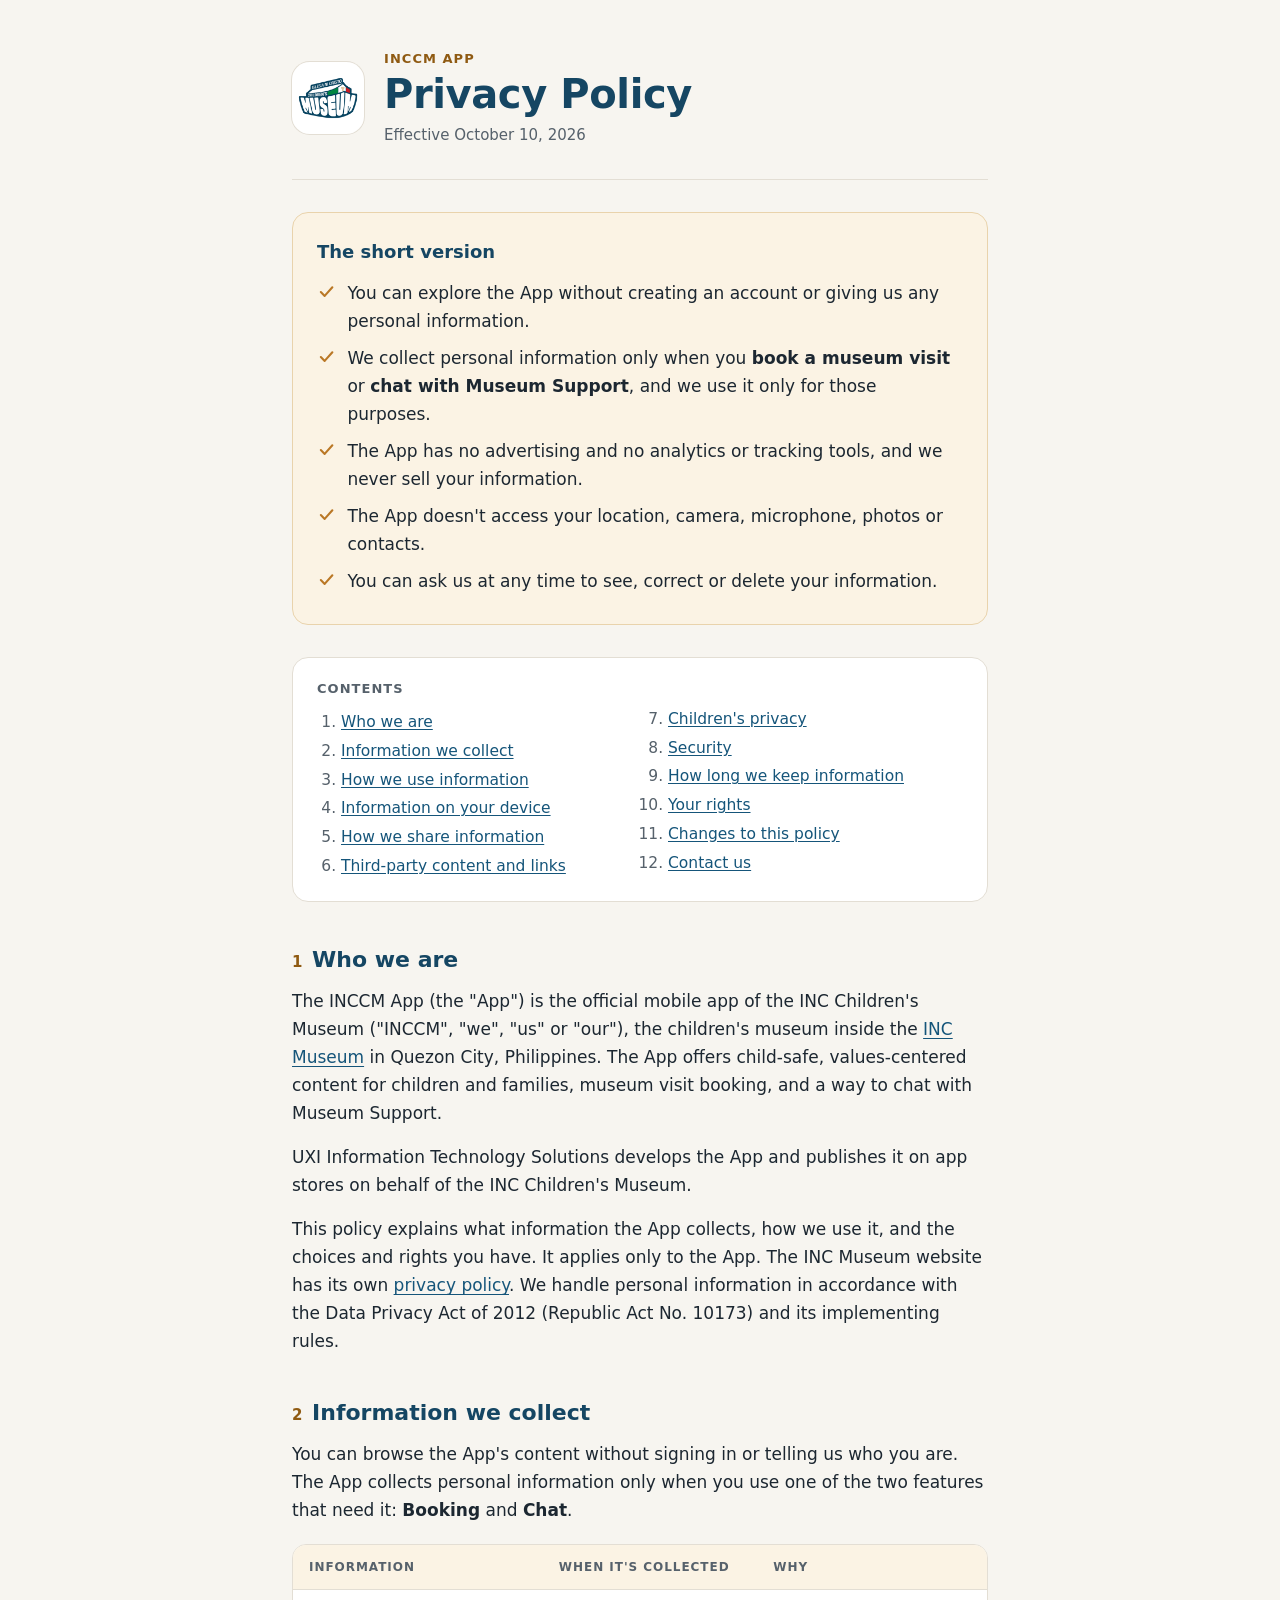
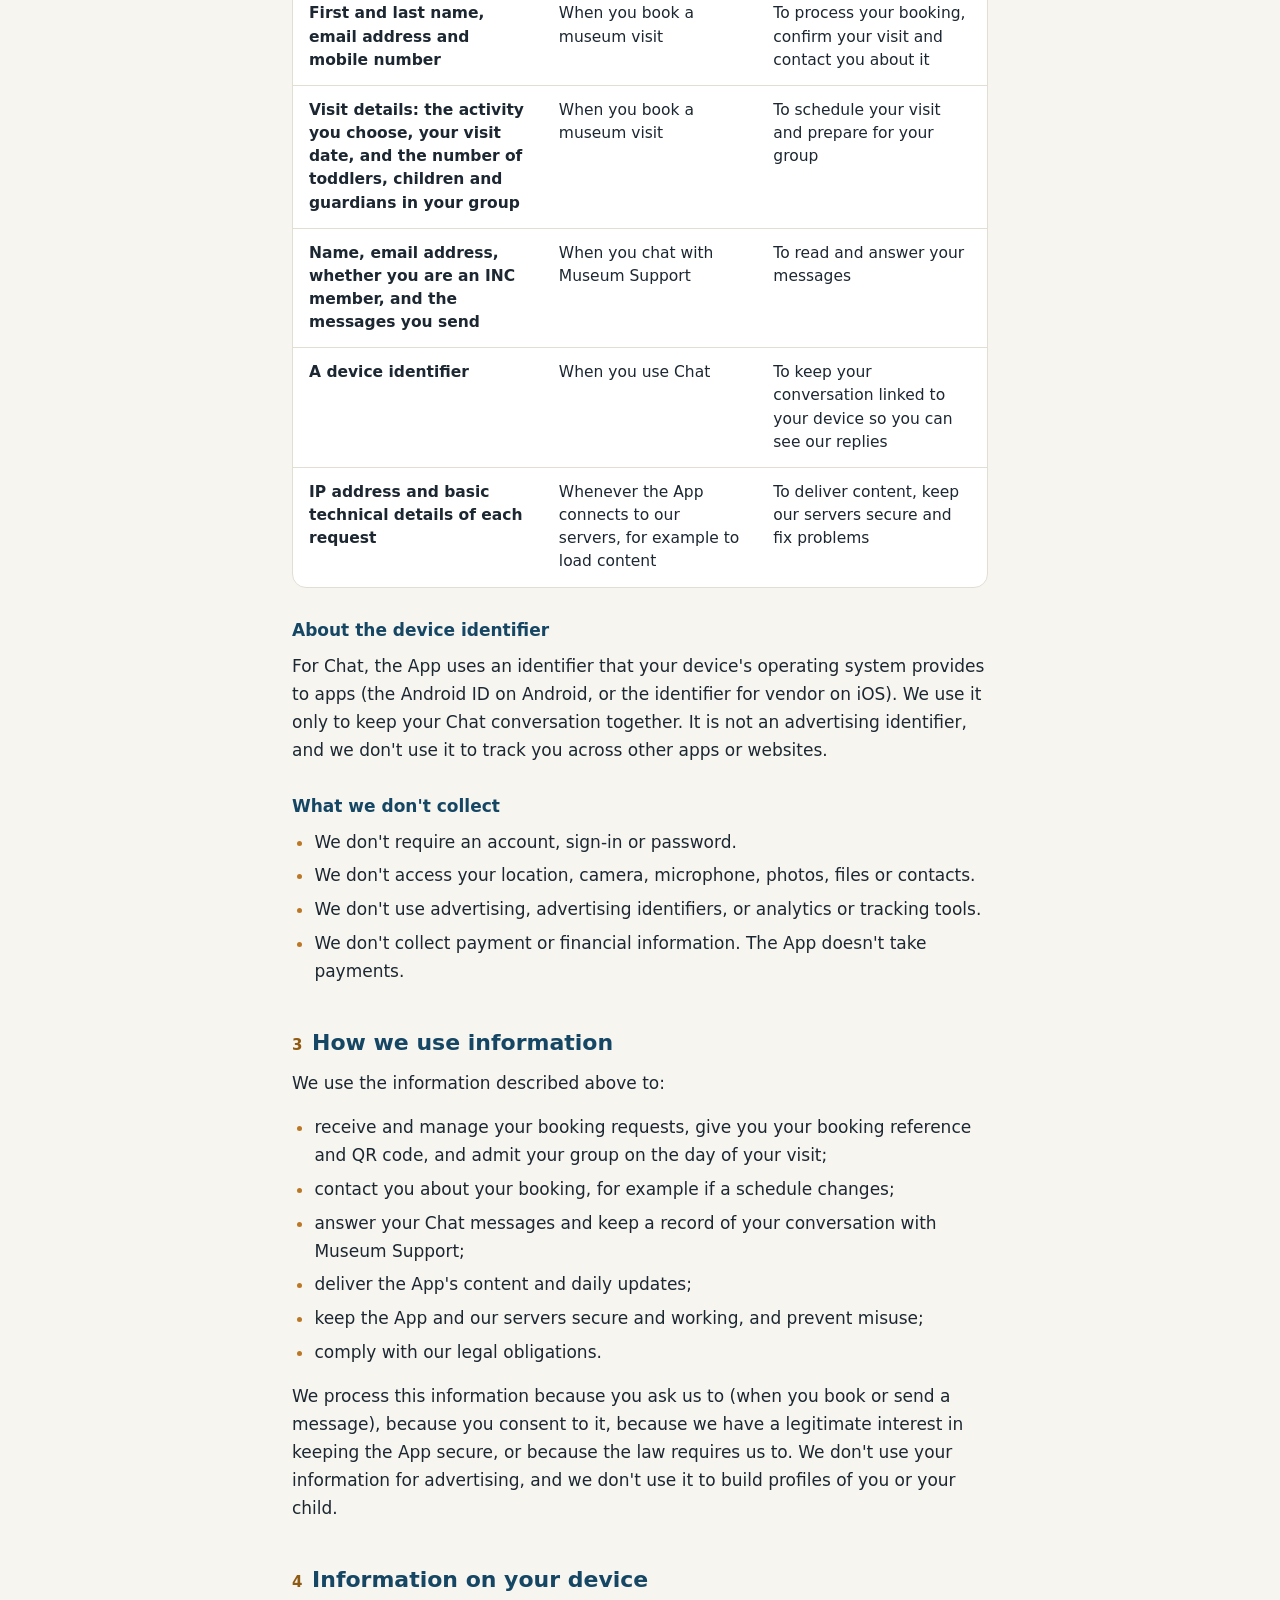
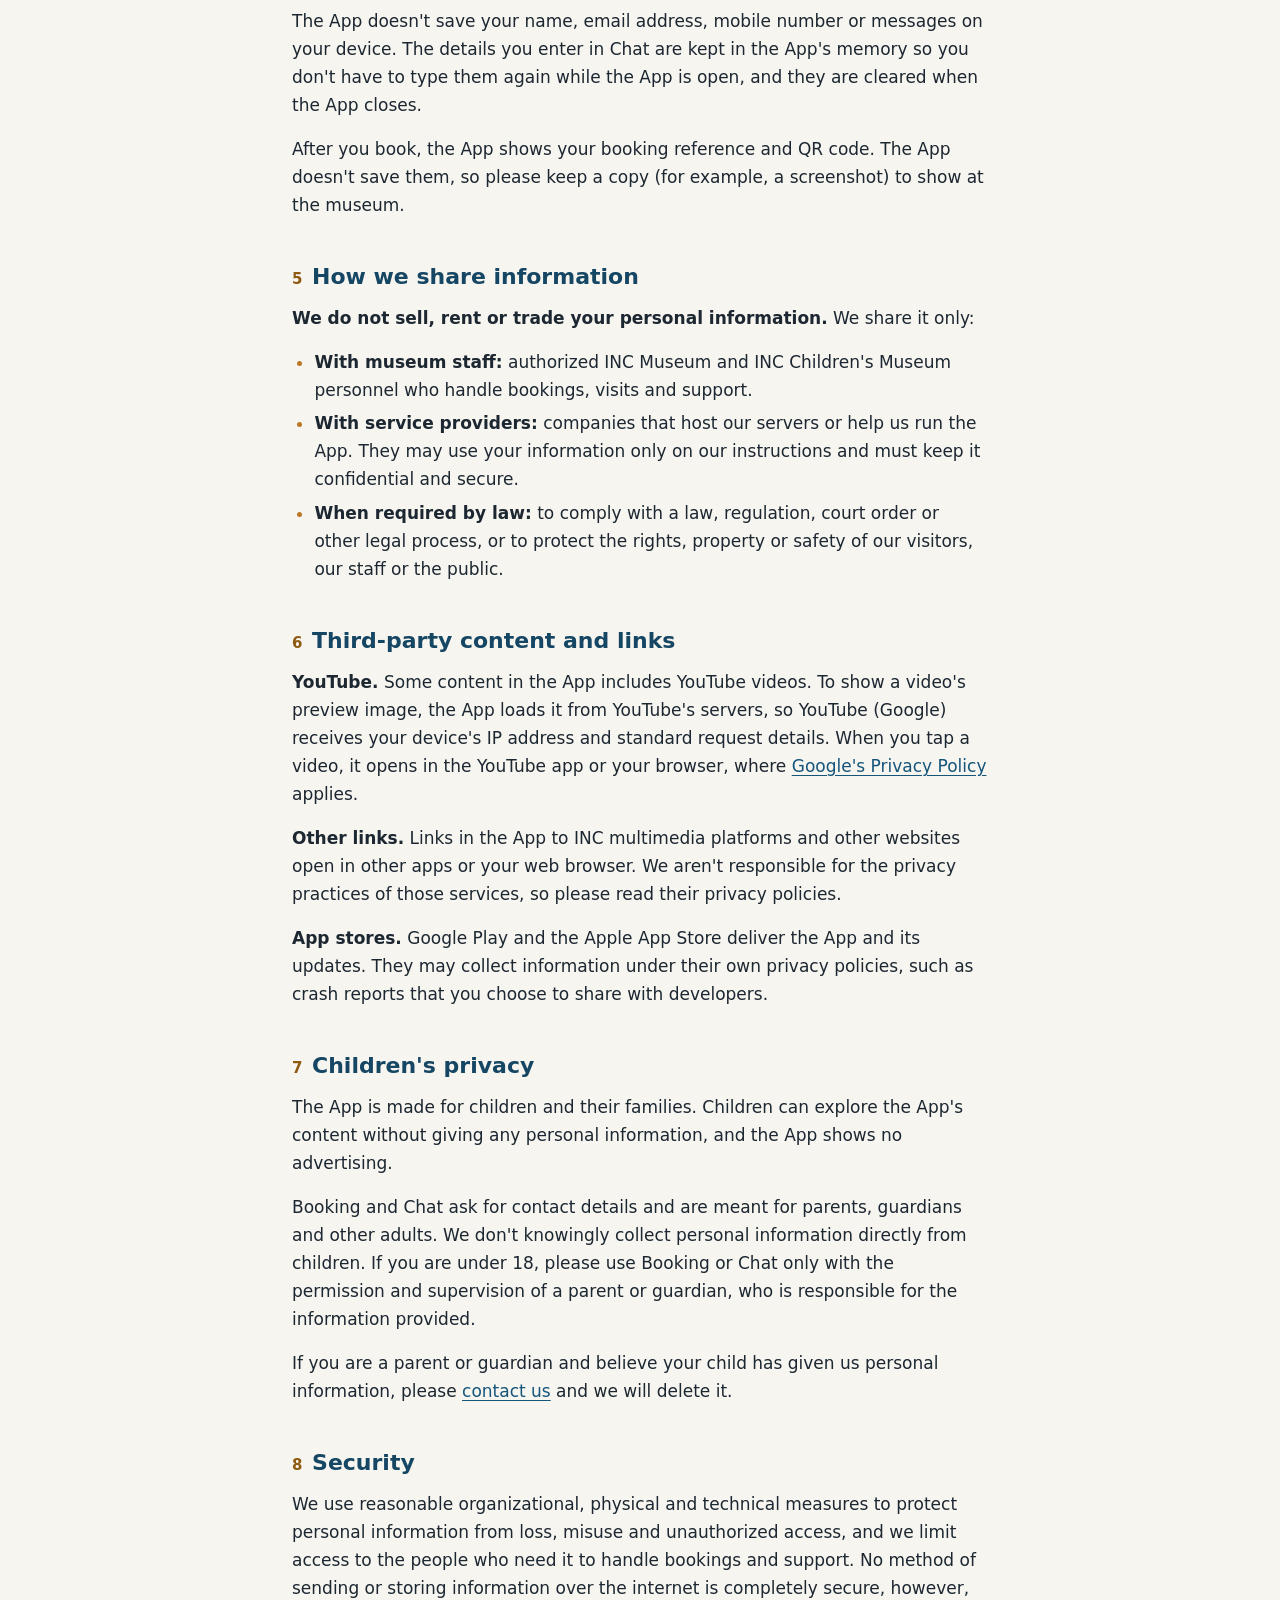
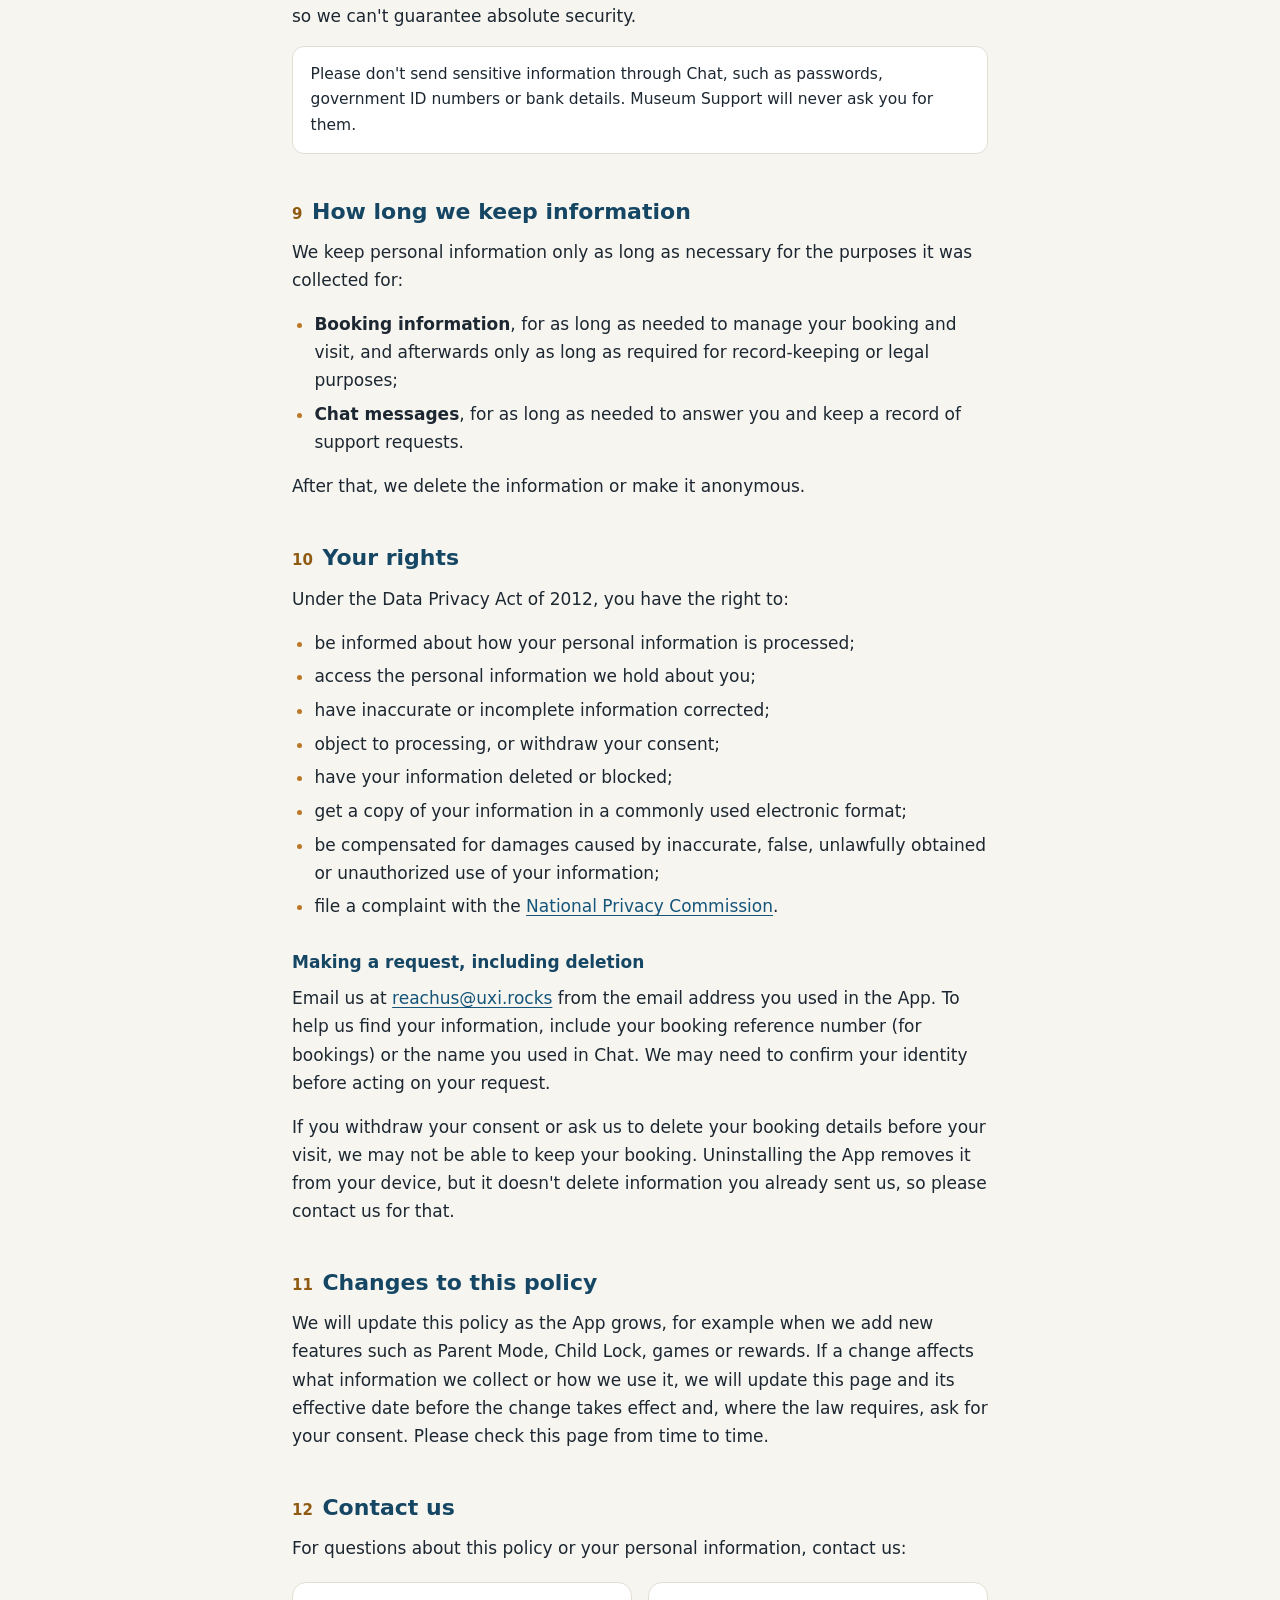
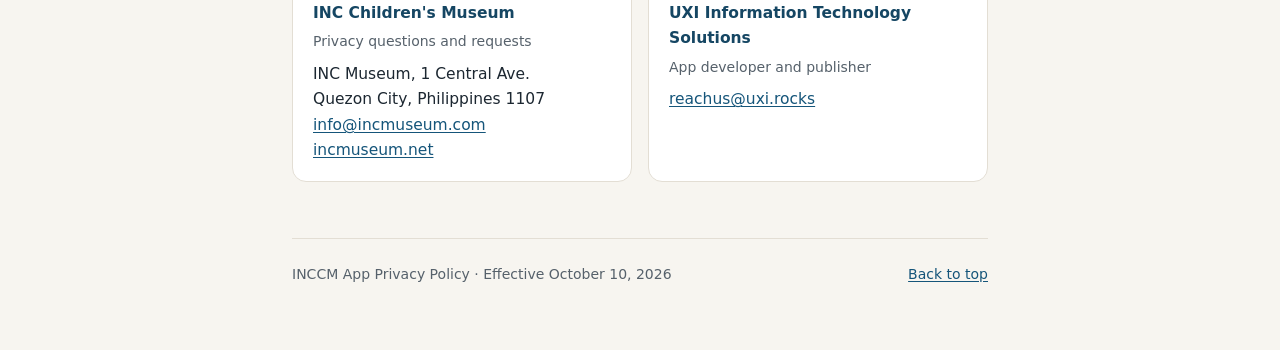
==== commit 29d80907: "Update index.html" ====
--- a/index.html
+++ b/index.html
@@ -1,945 +1,628 @@
 <!doctype html>
 <html lang="en">
-  <head>
-    <meta charset="utf-8" />
-    <meta name="viewport" content="width=device-width, initial-scale=1" />
-    <title>INCCM App Privacy Policy</title>
-    <meta
-      name="description"
-      content="How the INCCM App by the INC Children's Museum collects, uses and protects personal information."
-    />
-    <meta name="color-scheme" content="light dark" />
-    <meta
-      name="theme-color"
-      content="#F7F5F0"
-      media="(prefers-color-scheme: light)"
-    />
-    <meta
-      name="theme-color"
-      content="#0E151C"
-      media="(prefers-color-scheme: dark)"
-    />
-    <link rel="icon" type="image/png" href="assets/inccm-logo.png" />
-    <link rel="apple-touch-icon" href="assets/apple-touch-icon.png" />
-    <style>
+<head>
+  <meta charset="utf-8">
+  <meta name="viewport" content="width=device-width, initial-scale=1">
+  <title>INCCM App Privacy Policy</title>
+  <meta name="description" content="How the INCCM App by the INC Children's Museum collects, uses and protects personal information.">
+  <meta name="color-scheme" content="light dark">
+  <meta name="theme-color" content="#F7F5F0" media="(prefers-color-scheme: light)">
+  <meta name="theme-color" content="#0E151C" media="(prefers-color-scheme: dark)">
+  <link rel="icon" type="image/png" href="assets/inccm-logo.png">
+  <link rel="apple-touch-icon" href="assets/apple-touch-icon.png">
+  <style>
+    :root {
+      --bg: #F7F5F0;
+      --surface: #FFFFFF;
+      --text: #1C2731;
+      --muted: #56616B;
+      --border: #E3DED4;
+      --heading: #154663;
+      --link: #15557A;
+      --gold: #8F5A12;
+      --gold-tint: #FBF3E4;
+      --gold-line: #E9D3AC;
+      --mark: #BA7826;
+    }
+
+    @media (prefers-color-scheme: dark) {
       :root {
-        --bg: #f7f5f0;
-        --surface: #ffffff;
-        --text: #1c2731;
-        --muted: #56616b;
-        --border: #e3ded4;
-        --heading: #154663;
-        --link: #15557a;
-        --gold: #8f5a12;
-        --gold-tint: #fbf3e4;
-        --gold-line: #e9d3ac;
-        --mark: #ba7826;
+        --bg: #0E151C;
+        --surface: #151F29;
+        --text: #E4E9ED;
+        --muted: #9EAAB4;
+        --border: #263440;
+        --heading: #D3E6F3;
+        --link: #8FC4E6;
+        --gold: #E6BA6E;
+        --gold-tint: #1E1C17;
+        --gold-line: #4A3B22;
+        --mark: #E6BA6E;
       }
-
-      @media (prefers-color-scheme: dark) {
-        :root {
-          --bg: #0e151c;
-          --surface: #151f29;
-          --text: #e4e9ed;
-          --muted: #9eaab4;
-          --border: #263440;
-          --heading: #d3e6f3;
-          --link: #8fc4e6;
-          --gold: #e6ba6e;
-          --gold-tint: #1e1c17;
-          --gold-line: #4a3b22;
-          --mark: #e6ba6e;
-        }
-      }
-
-      *,
-      *::before,
-      *::after {
-        box-sizing: border-box;
-      }
-
-      html {
-        scroll-behavior: smooth;
-        -webkit-text-size-adjust: 100%;
-      }
-
-      @media (prefers-reduced-motion: reduce) {
-        html {
-          scroll-behavior: auto;
-        }
-      }
-
-      body {
-        margin: 0;
-        background: var(--bg);
-        color: var(--text);
-        font-family:
-          system-ui,
-          -apple-system,
-          "Segoe UI",
-          Roboto,
-          "Helvetica Neue",
-          Arial,
-          sans-serif;
-        font-size: 1.0625rem;
-        line-height: 1.65;
-      }
-
-      .page {
-        max-width: 46rem;
-        margin: 0 auto;
-        padding: 0 1.25rem 4rem;
-      }
-
-      a {
-        color: var(--link);
-        text-underline-offset: 0.15em;
-      }
-      a:hover {
-        text-decoration-thickness: 2px;
-      }
-      a:focus-visible {
-        outline: 2px solid var(--link);
-        outline-offset: 2px;
-        border-radius: 2px;
-      }
-
-      /* Masthead */
-
-      .masthead {
-        display: flex;
-        align-items: center;
-        gap: 1.25rem;
-        padding: 3rem 0 2rem;
-        border-bottom: 1px solid var(--border);
-      }
-
-      .masthead img {
-        flex: none;
-        width: 4.5rem;
-        height: 4.5rem;
-        border-radius: 1.1rem;
-        background: #ffffff;
-        box-shadow: 0 0 0 1px var(--border);
-      }
-
-      .eyebrow {
-        margin: 0;
-        color: var(--gold);
-        font-size: 0.8125rem;
-        font-weight: 700;
-        letter-spacing: 0.08em;
-        text-transform: uppercase;
-      }
-
-      h1 {
-        margin: 0.1rem 0 0.35rem;
-        color: var(--heading);
-        font-size: clamp(1.9rem, 6vw, 2.5rem);
-        line-height: 1.15;
-        letter-spacing: -0.01em;
-      }
-
-      .meta {
-        margin: 0;
-        color: var(--muted);
-        font-size: 0.9375rem;
-      }
-
-      /* Short version */
-
-      .glance {
-        margin: 2rem 0;
-        padding: 1.5rem 1.5rem 1.25rem;
-        background: var(--gold-tint);
-        border: 1px solid var(--gold-line);
-        border-radius: 1rem;
-      }
-
-      .glance h2 {
-        margin: 0 0 0.75rem;
-        font-size: 1.125rem;
-        color: var(--heading);
-      }
-
-      .checks {
-        list-style: none;
-        margin: 0;
-        padding: 0;
-      }
-
-      .checks li {
-        position: relative;
-        padding-left: 1.9rem;
-        margin: 0.55rem 0;
-      }
-
-      .checks svg {
-        position: absolute;
-        left: 0;
-        top: 0.2rem;
-        width: 1.2rem;
-        height: 1.2rem;
-        color: var(--mark);
-      }
-
-      /* Contents */
-
-      .toc {
-        margin: 0 0 1rem;
-        padding: 1.25rem 1.5rem;
-        background: var(--surface);
-        border: 1px solid var(--border);
-        border-radius: 1rem;
-      }
-
-      .toc h2 {
-        margin: 0 0 0.5rem;
-        font-size: 0.8125rem;
-        font-weight: 700;
-        letter-spacing: 0.08em;
-        text-transform: uppercase;
-        color: var(--muted);
-      }
-
-      .toc ol {
-        margin: 0;
-        padding-left: 1.5rem;
-        columns: 2;
-        column-gap: 2rem;
-        font-size: 0.9688rem;
-      }
-
-      .toc li {
-        break-inside: avoid;
-        margin: 0.2rem 0;
-      }
-      .toc li::marker {
-        color: var(--muted);
-      }
-
-      @media (max-width: 560px) {
-        .toc ol {
-          columns: 1;
-        }
-      }
-
-      /* Sections */
-
-      section {
-        scroll-margin-top: 1.5rem;
-      }
-
-      section > h2 {
-        display: flex;
-        align-items: baseline;
-        gap: 0.6rem;
-        margin: 2.75rem 0 0.75rem;
-        color: var(--heading);
-        font-size: 1.375rem;
-        line-height: 1.3;
-      }
-
-      section > h2 .num {
-        flex: none;
-        color: var(--gold);
-        font-size: 0.9375rem;
-        font-variant-numeric: tabular-nums;
-      }
-
-      h3 {
-        margin: 1.75rem 0 0.5rem;
-        color: var(--heading);
-        font-size: 1.0625rem;
-      }
-
-      p,
-      ul,
-      ol {
-        margin: 0 0 1rem;
-      }
-      ul {
-        padding-left: 1.4rem;
-      }
-      li {
-        margin: 0.35rem 0;
-      }
-      li::marker {
-        color: var(--mark);
-      }
-
-      .note {
-        padding: 0.9rem 1.1rem;
-        background: var(--surface);
-        border: 1px solid var(--border);
-        border-radius: 0.75rem;
-        font-size: 0.9688rem;
-      }
-
-      /* Data table */
-
-      .table-wrap {
-        margin: 1.25rem 0 1.5rem;
-      }
-
-      table {
-        width: 100%;
-        border-collapse: separate;
-        border-spacing: 0;
-        background: var(--surface);
-        border: 1px solid var(--border);
-        border-radius: 0.875rem;
-        overflow: hidden;
-        font-size: 0.9688rem;
-        line-height: 1.5;
-      }
-
-      th,
-      td {
-        padding: 0.8rem 1rem;
-        text-align: left;
-        vertical-align: top;
-        border-bottom: 1px solid var(--border);
-      }
-
-      tbody tr:last-child td {
-        border-bottom: 0;
-      }
-
-      thead th {
+    }
+
+    *, *::before, *::after { box-sizing: border-box; }
+
+    html { scroll-behavior: smooth; -webkit-text-size-adjust: 100%; }
+
+    @media (prefers-reduced-motion: reduce) {
+      html { scroll-behavior: auto; }
+    }
+
+    body {
+      margin: 0;
+      background: var(--bg);
+      color: var(--text);
+      font-family: system-ui, -apple-system, "Segoe UI", Roboto, "Helvetica Neue", Arial, sans-serif;
+      font-size: 1.0625rem;
+      line-height: 1.65;
+    }
+
+    .page {
+      max-width: 46rem;
+      margin: 0 auto;
+      padding: 0 1.25rem 4rem;
+    }
+
+    a { color: var(--link); text-underline-offset: 0.15em; }
+    a:hover { text-decoration-thickness: 2px; }
+    a:focus-visible { outline: 2px solid var(--link); outline-offset: 2px; border-radius: 2px; }
+
+    /* Masthead */
+
+    .masthead {
+      display: flex;
+      align-items: center;
+      gap: 1.25rem;
+      padding: 3rem 0 2rem;
+      border-bottom: 1px solid var(--border);
+    }
+
+    .masthead img {
+      flex: none;
+      width: 4.5rem;
+      height: 4.5rem;
+      border-radius: 1.1rem;
+      background: #FFFFFF;
+      box-shadow: 0 0 0 1px var(--border);
+    }
+
+    .eyebrow {
+      margin: 0;
+      color: var(--gold);
+      font-size: 0.8125rem;
+      font-weight: 700;
+      letter-spacing: 0.08em;
+      text-transform: uppercase;
+    }
+
+    h1 {
+      margin: 0.1rem 0 0.35rem;
+      color: var(--heading);
+      font-size: clamp(1.9rem, 6vw, 2.5rem);
+      line-height: 1.15;
+      letter-spacing: -0.01em;
+    }
+
+    .meta { margin: 0; color: var(--muted); font-size: 0.9375rem; }
+
+    /* Short version */
+
+    .glance {
+      margin: 2rem 0;
+      padding: 1.5rem 1.5rem 1.25rem;
+      background: var(--gold-tint);
+      border: 1px solid var(--gold-line);
+      border-radius: 1rem;
+    }
+
+    .glance h2 {
+      margin: 0 0 0.75rem;
+      font-size: 1.125rem;
+      color: var(--heading);
+    }
+
+    .checks { list-style: none; margin: 0; padding: 0; }
+
+    .checks li {
+      position: relative;
+      padding-left: 1.9rem;
+      margin: 0.55rem 0;
+    }
+
+    .checks svg {
+      position: absolute;
+      left: 0;
+      top: 0.2rem;
+      width: 1.2rem;
+      height: 1.2rem;
+      color: var(--mark);
+    }
+
+    /* Contents */
+
+    .toc {
+      margin: 0 0 1rem;
+      padding: 1.25rem 1.5rem;
+      background: var(--surface);
+      border: 1px solid var(--border);
+      border-radius: 1rem;
+    }
+
+    .toc h2 {
+      margin: 0 0 0.5rem;
+      font-size: 0.8125rem;
+      font-weight: 700;
+      letter-spacing: 0.08em;
+      text-transform: uppercase;
+      color: var(--muted);
+    }
+
+    .toc ol {
+      margin: 0;
+      padding-left: 1.5rem;
+      columns: 2;
+      column-gap: 2rem;
+      font-size: 0.9688rem;
+    }
+
+    .toc li { break-inside: avoid; margin: 0.2rem 0; }
+    .toc li::marker { color: var(--muted); }
+
+    @media (max-width: 560px) {
+      .toc ol { columns: 1; }
+    }
+
+    /* Sections */
+
+    section { scroll-margin-top: 1.5rem; }
+
+    section > h2 {
+      display: flex;
+      align-items: baseline;
+      gap: 0.6rem;
+      margin: 2.75rem 0 0.75rem;
+      color: var(--heading);
+      font-size: 1.375rem;
+      line-height: 1.3;
+    }
+
+    section > h2 .num {
+      flex: none;
+      color: var(--gold);
+      font-size: 0.9375rem;
+      font-variant-numeric: tabular-nums;
+    }
+
+    h3 {
+      margin: 1.75rem 0 0.5rem;
+      color: var(--heading);
+      font-size: 1.0625rem;
+    }
+
+    p, ul, ol { margin: 0 0 1rem; }
+    ul { padding-left: 1.4rem; }
+    li { margin: 0.35rem 0; }
+    li::marker { color: var(--mark); }
+
+    .note {
+      padding: 0.9rem 1.1rem;
+      background: var(--surface);
+      border: 1px solid var(--border);
+      border-radius: 0.75rem;
+      font-size: 0.9688rem;
+    }
+
+    /* Data table */
+
+    .table-wrap { margin: 1.25rem 0 1.5rem; }
+
+    table {
+      width: 100%;
+      border-collapse: separate;
+      border-spacing: 0;
+      background: var(--surface);
+      border: 1px solid var(--border);
+      border-radius: 0.875rem;
+      overflow: hidden;
+      font-size: 0.9688rem;
+      line-height: 1.5;
+    }
+
+    th, td {
+      padding: 0.8rem 1rem;
+      text-align: left;
+      vertical-align: top;
+      border-bottom: 1px solid var(--border);
+    }
+
+    tbody tr:last-child td { border-bottom: 0; }
+
+    thead th {
+      color: var(--muted);
+      font-size: 0.75rem;
+      font-weight: 700;
+      letter-spacing: 0.08em;
+      text-transform: uppercase;
+      background: var(--gold-tint);
+    }
+
+    td:first-child { font-weight: 600; width: 36%; }
+
+    @media (max-width: 640px) {
+      table, thead, tbody, tr, th, td { display: block; }
+      thead { position: absolute; width: 1px; height: 1px; overflow: hidden; clip: rect(0 0 0 0); }
+      tr { padding: 0.9rem 1rem; border-bottom: 1px solid var(--border); }
+      tbody tr:last-child { border-bottom: 0; }
+      td { width: auto !important; padding: 0.15rem 0; border: 0; }
+      td + td { margin-top: 0.5rem; }
+      td + td::before {
+        content: attr(data-label);
+        display: block;
         color: var(--muted);
         font-size: 0.75rem;
         font-weight: 700;
         letter-spacing: 0.08em;
         text-transform: uppercase;
-        background: var(--gold-tint);
       }
-
-      td:first-child {
-        font-weight: 600;
-        width: 36%;
-      }
-
-      @media (max-width: 640px) {
-        table,
-        thead,
-        tbody,
-        tr,
-        th,
-        td {
-          display: block;
-        }
-        thead {
-          position: absolute;
-          width: 1px;
-          height: 1px;
-          overflow: hidden;
-          clip: rect(0 0 0 0);
-        }
-        tr {
-          padding: 0.9rem 1rem;
-          border-bottom: 1px solid var(--border);
-        }
-        tbody tr:last-child {
-          border-bottom: 0;
-        }
-        td {
-          width: auto !important;
-          padding: 0.15rem 0;
-          border: 0;
-        }
-        td + td {
-          margin-top: 0.5rem;
-        }
-        td + td::before {
-          content: attr(data-label);
-          display: block;
-          color: var(--muted);
-          font-size: 0.75rem;
-          font-weight: 700;
-          letter-spacing: 0.08em;
-          text-transform: uppercase;
-        }
-      }
-
-      /* Contact */
-
-      .contact {
-        display: grid;
-        grid-template-columns: repeat(auto-fit, minmax(16rem, 1fr));
-        gap: 1rem;
-        margin: 1.25rem 0;
-      }
-
-      .contact address {
-        padding: 1.1rem 1.25rem;
-        background: var(--surface);
-        border: 1px solid var(--border);
-        border-radius: 0.875rem;
-        font-style: normal;
-        font-size: 0.9688rem;
-      }
-
-      .contact strong {
-        display: block;
-        color: var(--heading);
-        margin-bottom: 0.25rem;
-      }
-      .contact .role {
-        display: block;
-        color: var(--muted);
-        font-size: 0.875rem;
-        margin-bottom: 0.5rem;
-      }
-
-      footer {
-        margin-top: 3.5rem;
-        padding-top: 1.5rem;
-        border-top: 1px solid var(--border);
-        color: var(--muted);
-        font-size: 0.875rem;
-        display: flex;
-        flex-wrap: wrap;
-        justify-content: space-between;
-        gap: 0.5rem 1.5rem;
-      }
-
-      @media (max-width: 480px) {
-        body {
-          font-size: 1rem;
-        }
-        .masthead {
-          padding-top: 2rem;
-          gap: 1rem;
-        }
-        .masthead img {
-          width: 3.75rem;
-          height: 3.75rem;
-          border-radius: 0.9rem;
-        }
-        .glance,
-        .toc {
-          padding: 1.15rem 1.1rem;
-        }
-      }
-
-      @media print {
-        :root {
-          --bg: #ffffff;
-          --surface: #ffffff;
-          --gold-tint: #ffffff;
-        }
-        .toc,
-        footer a {
-          display: none;
-        }
-        section {
-          break-inside: auto;
-        }
-        section > h2 {
-          break-after: avoid;
-        }
-        a {
-          color: inherit;
-        }
-      }
-    </style>
-  </head>
-  <body>
-    <div class="page">
-      <header class="masthead" id="top">
-        <img
-          src="assets/inccm-logo.png"
-          alt="Iglesia Ni Cristo Children's Museum logo"
-          width="72"
-          height="72"
-        />
-        <div>
-          <p class="eyebrow">INCCM App</p>
-          <h1>Privacy Policy</h1>
-          <p class="meta">
-            Effective <time datetime="2026-10-10">October 10, 2026</time>
-          </p>
+    }
+
+    /* Contact */
+
+    .contact {
+      display: grid;
+      grid-template-columns: repeat(auto-fit, minmax(16rem, 1fr));
+      gap: 1rem;
+      margin: 1.25rem 0;
+    }
+
+    .contact address {
+      padding: 1.1rem 1.25rem;
+      background: var(--surface);
+      border: 1px solid var(--border);
+      border-radius: 0.875rem;
+      font-style: normal;
+      font-size: 0.9688rem;
+    }
+
+    .contact strong { display: block; color: var(--heading); margin-bottom: 0.25rem; }
+    .contact .role { display: block; color: var(--muted); font-size: 0.875rem; margin-bottom: 0.5rem; }
+
+    footer {
+      margin-top: 3.5rem;
+      padding-top: 1.5rem;
+      border-top: 1px solid var(--border);
+      color: var(--muted);
+      font-size: 0.875rem;
+      display: flex;
+      flex-wrap: wrap;
+      justify-content: space-between;
+      gap: 0.5rem 1.5rem;
+    }
+
+    @media (max-width: 480px) {
+      body { font-size: 1rem; }
+      .masthead { padding-top: 2rem; gap: 1rem; }
+      .masthead img { width: 3.75rem; height: 3.75rem; border-radius: 0.9rem; }
+      .glance, .toc { padding: 1.15rem 1.1rem; }
+    }
+
+    @media print {
+      :root { --bg: #FFFFFF; --surface: #FFFFFF; --gold-tint: #FFFFFF; }
+      .toc, footer a { display: none; }
+      section { break-inside: auto; }
+      section > h2 { break-after: avoid; }
+      a { color: inherit; }
+    }
+  </style>
+</head>
+<body>
+  <div class="page">
+
+    <header class="masthead" id="top">
+      <img src="assets/inccm-logo.png" alt="Iglesia Ni Cristo Children's Museum logo" width="72" height="72">
+      <div>
+        <p class="eyebrow">INCCM App</p>
+        <h1>Privacy Policy</h1>
+        <p class="meta">Effective <time datetime="2026-10-10">October 10, 2026</time></p>
+      </div>
+    </header>
+
+    <aside class="glance" aria-labelledby="glance-title">
+      <h2 id="glance-title">The short version</h2>
+      <ul class="checks">
+        <li>
+          <svg viewBox="0 0 20 20" fill="none" stroke="currentColor" stroke-width="2.2" stroke-linecap="round" stroke-linejoin="round" aria-hidden="true"><path d="M4 10.5l4 4 8-9"/></svg>
+          You can explore the App without creating an account or giving us any personal information.
+        </li>
+        <li>
+          <svg viewBox="0 0 20 20" fill="none" stroke="currentColor" stroke-width="2.2" stroke-linecap="round" stroke-linejoin="round" aria-hidden="true"><path d="M4 10.5l4 4 8-9"/></svg>
+          We collect personal information only when you <strong>book a museum visit</strong> or <strong>chat with Museum Support</strong>, and we use it only for those purposes.
+        </li>
+        <li>
+          <svg viewBox="0 0 20 20" fill="none" stroke="currentColor" stroke-width="2.2" stroke-linecap="round" stroke-linejoin="round" aria-hidden="true"><path d="M4 10.5l4 4 8-9"/></svg>
+          The App has no advertising and no analytics or tracking tools, and we never sell your information.
+        </li>
+        <li>
+          <svg viewBox="0 0 20 20" fill="none" stroke="currentColor" stroke-width="2.2" stroke-linecap="round" stroke-linejoin="round" aria-hidden="true"><path d="M4 10.5l4 4 8-9"/></svg>
+          The App doesn't access your location, camera, microphone, photos or contacts.
+        </li>
+        <li>
+          <svg viewBox="0 0 20 20" fill="none" stroke="currentColor" stroke-width="2.2" stroke-linecap="round" stroke-linejoin="round" aria-hidden="true"><path d="M4 10.5l4 4 8-9"/></svg>
+          You can ask us at any time to see, correct or delete your information.
+        </li>
+      </ul>
+    </aside>
+
+    <nav class="toc" aria-labelledby="toc-title">
+      <h2 id="toc-title">Contents</h2>
+      <ol>
+        <li><a href="#who-we-are">Who we are</a></li>
+        <li><a href="#information-we-collect">Information we collect</a></li>
+        <li><a href="#how-we-use">How we use information</a></li>
+        <li><a href="#on-your-device">Information on your device</a></li>
+        <li><a href="#sharing">How we share information</a></li>
+        <li><a href="#third-parties">Third-party content and links</a></li>
+        <li><a href="#children">Children's privacy</a></li>
+        <li><a href="#security">Security</a></li>
+        <li><a href="#retention">How long we keep information</a></li>
+        <li><a href="#your-rights">Your rights</a></li>
+        <li><a href="#changes">Changes to this policy</a></li>
+        <li><a href="#contact">Contact us</a></li>
+      </ol>
+    </nav>
+
+    <main>
+
+      <section id="who-we-are">
+        <h2><span class="num">1</span>Who we are</h2>
+        <p>
+          The INCCM App (the "App") is the official mobile app of the INC Children's Museum ("INCCM", "we", "us" or "our"),
+          the children's museum inside the <a href="https://incmuseum.net">INC Museum</a> in Quezon City, Philippines.
+          The App offers child-safe, values-centered content for children and families, museum visit booking, and a way
+          to chat with Museum Support.
+        </p>
+        <p>
+          UXI Information Technology Solutions develops the App and publishes it on app stores on behalf of the INC Children's Museum.
+        </p>
+        <p>
+          This policy explains what information the App collects, how we use it, and the choices and rights you have.
+          It applies only to the App. The INC Museum website has its own
+          <a href="https://incmuseum.net/terms#privacy">privacy policy</a>. We handle personal information in accordance with
+          the Data Privacy Act of 2012 (Republic Act No. 10173) and its implementing rules.
+        </p>
+      </section>
+
+      <section id="information-we-collect">
+        <h2><span class="num">2</span>Information we collect</h2>
+        <p>
+          You can browse the App's content without signing in or telling us who you are. The App collects personal
+          information only when you use one of the two features that need it: <strong>Booking</strong> and
+          <strong>Chat</strong>.
+        </p>
+
+        <div class="table-wrap">
+          <table>
+            <thead>
+              <tr>
+                <th scope="col">Information</th>
+                <th scope="col">When it's collected</th>
+                <th scope="col">Why</th>
+              </tr>
+            </thead>
+            <tbody>
+              <tr>
+                <td>First and last name, email address and mobile number</td>
+                <td data-label="When it's collected">When you book a museum visit</td>
+                <td data-label="Why">To process your booking, confirm your visit and contact you about it</td>
+              </tr>
+              <tr>
+                <td>Visit details: the activity you choose, your visit date, and the number of toddlers, children and guardians in your group</td>
+                <td data-label="When it's collected">When you book a museum visit</td>
+                <td data-label="Why">To schedule your visit and prepare for your group</td>
+              </tr>
+              <tr>
+                <td>Name, email address, whether you are an INC member, and the messages you send</td>
+                <td data-label="When it's collected">When you chat with Museum Support</td>
+                <td data-label="Why">To read and answer your messages</td>
+              </tr>
+              <tr>
+                <td>A device identifier</td>
+                <td data-label="When it's collected">When you use Chat</td>
+                <td data-label="Why">To keep your conversation linked to your device so you can see our replies</td>
+              </tr>
+              <tr>
+                <td>IP address and basic technical details of each request</td>
+                <td data-label="When it's collected">Whenever the App connects to our servers, for example to load content</td>
+                <td data-label="Why">To deliver content, keep our servers secure and fix problems</td>
+              </tr>
+            </tbody>
+          </table>
         </div>
-      </header>
-
-      <aside class="glance" aria-labelledby="glance-title">
-        <h2 id="glance-title">The short version</h2>
-        <ul class="checks">
-          <li>
-            <svg
-              viewBox="0 0 20 20"
-              fill="none"
-              stroke="currentColor"
-              stroke-width="2.2"
-              stroke-linecap="round"
-              stroke-linejoin="round"
-              aria-hidden="true"
-            >
-              <path d="M4 10.5l4 4 8-9" />
-            </svg>
-            You can explore the App without creating an account or giving us any
-            personal information.
-          </li>
-          <li>
-            <svg
-              viewBox="0 0 20 20"
-              fill="none"
-              stroke="currentColor"
-              stroke-width="2.2"
-              stroke-linecap="round"
-              stroke-linejoin="round"
-              aria-hidden="true"
-            >
-              <path d="M4 10.5l4 4 8-9" />
-            </svg>
-            We collect personal information only when you
-            <strong>book a museum visit</strong> or
-            <strong>chat with Museum Support</strong>, and we use it only for
-            those purposes.
-          </li>
-          <li>
-            <svg
-              viewBox="0 0 20 20"
-              fill="none"
-              stroke="currentColor"
-              stroke-width="2.2"
-              stroke-linecap="round"
-              stroke-linejoin="round"
-              aria-hidden="true"
-            >
-              <path d="M4 10.5l4 4 8-9" />
-            </svg>
-            The App has no advertising and no analytics or tracking tools, and
-            we never sell your information.
-          </li>
-          <li>
-            <svg
-              viewBox="0 0 20 20"
-              fill="none"
-              stroke="currentColor"
-              stroke-width="2.2"
-              stroke-linecap="round"
-              stroke-linejoin="round"
-              aria-hidden="true"
-            >
-              <path d="M4 10.5l4 4 8-9" />
-            </svg>
-            The App doesn't access your location, camera, microphone, photos or
-            contacts.
-          </li>
-          <li>
-            <svg
-              viewBox="0 0 20 20"
-              fill="none"
-              stroke="currentColor"
-              stroke-width="2.2"
-              stroke-linecap="round"
-              stroke-linejoin="round"
-              aria-hidden="true"
-            >
-              <path d="M4 10.5l4 4 8-9" />
-            </svg>
-            You can ask us at any time to see, correct or delete your
-            information.
-          </li>
+
+        <h3>About the device identifier</h3>
+        <p>
+          For Chat, the App uses an identifier that your device's operating system provides to apps (the Android ID on
+          Android, or the identifier for vendor on iOS). We use it only to keep your Chat conversation together. It is not
+          an advertising identifier, and we don't use it to track you across other apps or websites.
+        </p>
+
+        <h3>What we don't collect</h3>
+        <ul>
+          <li>We don't require an account, sign-in or password.</li>
+          <li>We don't access your location, camera, microphone, photos, files or contacts.</li>
+          <li>We don't use advertising, advertising identifiers, or analytics or tracking tools.</li>
+          <li>We don't collect payment or financial information. The App doesn't take payments.</li>
         </ul>
-      </aside>
-
-      <nav class="toc" aria-labelledby="toc-title">
-        <h2 id="toc-title">Contents</h2>
-        <ol>
-          <li><a href="#who-we-are">Who we are</a></li>
-          <li><a href="#information-we-collect">Information we collect</a></li>
-          <li><a href="#how-we-use">How we use information</a></li>
-          <li><a href="#on-your-device">Information on your device</a></li>
-          <li><a href="#sharing">How we share information</a></li>
-          <li><a href="#third-parties">Third-party content and links</a></li>
-          <li><a href="#children">Children's privacy</a></li>
-          <li><a href="#security">Security</a></li>
-          <li><a href="#retention">How long we keep information</a></li>
-          <li><a href="#your-rights">Your rights</a></li>
-          <li><a href="#changes">Changes to this policy</a></li>
-          <li><a href="#contact">Contact us</a></li>
-        </ol>
-      </nav>
-
-      <main>
-        <section id="who-we-are">
-          <h2><span class="num">1</span>Who we are</h2>
-          <p>
-            The INCCM App (the "App") is the official mobile app of the INC
-            Children's Museum ("INCCM", "we", "us" or "our"), the children's
-            museum inside the <a href="https://incmuseum.net">INC Museum</a> in
-            Quezon City, Philippines. The App offers child-safe, values-centered
-            content for children and families, museum visit booking, and a way
-            to chat with Museum Support.
-          </p>
-          <p>
-            UXI Information Technology Solutions develops the App and publishes
-            it on app stores on behalf of the INC Children's Museum.
-          </p>
-          <p>
-            This policy explains what information the App collects, how we use
-            it, and the choices and rights you have. It applies only to the App.
-            The INC Museum website has its own
-            <a href="https://incmuseum.net/terms#privacy">privacy policy</a>. We
-            handle personal information in accordance with the Data Privacy Act
-            of 2012 (Republic Act No. 10173) and its implementing rules.
-          </p>
-        </section>
-
-        <section id="information-we-collect">
-          <h2><span class="num">2</span>Information we collect</h2>
-          <p>
-            You can browse the App's content without signing in or telling us
-            who you are. The App collects personal information only when you use
-            one of the two features that need it: <strong>Booking</strong> and
-            <strong>Chat</strong>.
-          </p>
-
-          <div class="table-wrap">
-            <table>
-              <thead>
-                <tr>
-                  <th scope="col">Information</th>
-                  <th scope="col">When it's collected</th>
-                  <th scope="col">Why</th>
-                </tr>
-              </thead>
-              <tbody>
-                <tr>
-                  <td>First and last name, email address and mobile number</td>
-                  <td data-label="When it's collected">
-                    When you book a museum visit
-                  </td>
-                  <td data-label="Why">
-                    To process your booking, confirm your visit and contact you
-                    about it
-                  </td>
-                </tr>
-                <tr>
-                  <td>
-                    Visit details: the activity you choose, your visit date, and
-                    the number of toddlers, children and guardians in your group
-                  </td>
-                  <td data-label="When it's collected">
-                    When you book a museum visit
-                  </td>
-                  <td data-label="Why">
-                    To schedule your visit and prepare for your group
-                  </td>
-                </tr>
-                <tr>
-                  <td>
-                    Name, email address, whether you are an INC member, and the
-                    messages you send
-                  </td>
-                  <td data-label="When it's collected">
-                    When you chat with Museum Support
-                  </td>
-                  <td data-label="Why">To read and answer your messages</td>
-                </tr>
-                <tr>
-                  <td>A device identifier</td>
-                  <td data-label="When it's collected">When you use Chat</td>
-                  <td data-label="Why">
-                    To keep your conversation linked to your device so you can
-                    see our replies
-                  </td>
-                </tr>
-                <tr>
-                  <td>
-                    IP address and basic technical details of each request
-                  </td>
-                  <td data-label="When it's collected">
-                    Whenever the App connects to our servers, for example to
-                    load content
-                  </td>
-                  <td data-label="Why">
-                    To deliver content, keep our servers secure and fix problems
-                  </td>
-                </tr>
-              </tbody>
-            </table>
-          </div>
-
-          <h3>About the device identifier</h3>
-          <p>
-            For Chat, the App uses an identifier that your device's operating
-            system provides to apps (the Android ID on Android, or the
-            identifier for vendor on iOS). We use it only to keep your Chat
-            conversation together. It is not an advertising identifier, and we
-            don't use it to track you across other apps or websites.
-          </p>
-
-          <h3>What we don't collect</h3>
-          <ul>
-            <li>We don't require an account, sign-in or password.</li>
-            <li>
-              We don't access your location, camera, microphone, photos, files
-              or contacts.
-            </li>
-            <li>
-              We don't use advertising, advertising identifiers, or analytics or
-              tracking tools.
-            </li>
-            <li>
-              We don't collect payment or financial information. The App doesn't
-              take payments.
-            </li>
-          </ul>
-        </section>
-
-        <section id="how-we-use">
-          <h2><span class="num">3</span>How we use information</h2>
-          <p>We use the information described above to:</p>
-          <ul>
-            <li>
-              receive and manage your booking requests, give you your booking
-              reference and QR code, and admit your group on the day of your
-              visit;
-            </li>
-            <li>
-              contact you about your booking, for example if a schedule changes;
-            </li>
-            <li>
-              answer your Chat messages and keep a record of your conversation
-              with Museum Support;
-            </li>
-            <li>deliver the App's content and daily updates;</li>
-            <li>
-              keep the App and our servers secure and working, and prevent
-              misuse;
-            </li>
-            <li>comply with our legal obligations.</li>
-          </ul>
-          <p>
-            We process this information because you ask us to (when you book or
-            send a message), because you consent to it, because we have a
-            legitimate interest in keeping the App secure, or because the law
-            requires us to. We don't use your information for advertising, and
-            we don't use it to build profiles of you or your child.
-          </p>
-        </section>
-
-        <section id="on-your-device">
-          <h2><span class="num">4</span>Information on your device</h2>
-          <p>
-            The App doesn't save your name, email address, mobile number or
-            messages on your device. The details you enter in Chat are kept in
-            the App's memory so you don't have to type them again while the App
-            is open, and they are cleared when the App closes.
-          </p>
-          <p>
-            After you book, the App shows your booking reference and QR code.
-            The App doesn't save them, so please keep a copy (for example, a
-            screenshot) to show at the museum.
-          </p>
-        </section>
-
-        <section id="sharing">
-          <h2><span class="num">5</span>How we share information</h2>
-          <p>
-            <strong
-              >We do not sell, rent or trade your personal information.</strong
-            >
-            We share it only:
-          </p>
-          <ul>
-            <li>
-              <strong>With museum staff:</strong> authorized INC Museum and INC
-              Children's Museum personnel who handle bookings, visits and
-              support.
-            </li>
-            <li>
-              <strong>With service providers:</strong> companies that host our
-              servers or help us run the App. They may use your information only
-              on our instructions and must keep it confidential and secure.
-            </li>
-            <li>
-              <strong>When required by law:</strong> to comply with a law,
-              regulation, court order or other legal process, or to protect the
-              rights, property or safety of our visitors, our staff or the
-              public.
-            </li>
-          </ul>
-        </section>
-
-        <section id="third-parties">
-          <h2><span class="num">6</span>Third-party content and links</h2>
-          <p>
-            <strong>YouTube.</strong> Some content in the App includes YouTube
-            videos. To show a video's preview image, the App loads it from
-            YouTube's servers, so YouTube (Google) receives your device's IP
-            address and standard request details. When you tap a video, it opens
-            in the YouTube app or your browser, where
-            <a href="https://policies.google.com/privacy"
-              >Google's Privacy Policy</a
-            >
-            applies.
-          </p>
-          <p>
-            <strong>Other links.</strong> Links in the App to INC multimedia
-            platforms and other websites open in other apps or your web browser.
-            We aren't responsible for the privacy practices of those services,
-            so please read their privacy policies.
-          </p>
-          <p>
-            <strong>App stores.</strong> Google Play and the Apple App Store
-            deliver the App and its updates. They may collect information under
-            their own privacy policies, such as crash reports that you choose to
-            share with developers.
-          </p>
-        </section>
-
-        <section id="children">
-          <h2><span class="num">7</span>Children's privacy</h2>
-          <p>
-            The App is made for children and their families. Children can
-            explore the App's content without giving any personal information,
-            and the App shows no advertising.
-          </p>
-          <p>
-            Booking and Chat ask for contact details and are meant for parents,
-            guardians and other adults. We don't knowingly collect personal
-            information directly from children. If you are under 18, please use
-            Booking or Chat only with the permission and supervision of a parent
-            or guardian, who is responsible for the information provided.
-          </p>
-          <p>
-            If you are a parent or guardian and believe your child has given us
-            personal information, please
-            <a href="#contact">contact us</a> and we will delete it.
-          </p>
-        </section>
-
-        <section id="security">
-          <h2><span class="num">8</span>Security</h2>
-          <p>
-            We use reasonable organizational, physical and technical measures to
-            protect personal information from loss, misuse and unauthorized
-            access, and we limit access to the people who need it to handle
-            bookings and support. No method of sending or storing information
-            over the internet is completely secure, however, so we can't
-            guarantee absolute security.
-          </p>
-          <p class="note">
-            Please don't send sensitive information through Chat, such as
-            passwords, government ID numbers or bank details. Museum Support
-            will never ask you for them.
-          </p>
-        </section>
-
-        <section id="retention">
-          <h2><span class="num">9</span>How long we keep information</h2>
-          <p>
-            We keep personal information only as long as necessary for the
-            purposes it was collected for:
-          </p>
-          <ul>
-            <li>
-              <strong>Booking information</strong>, for as long as needed to
-              manage your booking and visit, and afterwards only as long as
-              required for record-keeping or legal purposes;
-            </li>
-            <li>
-              <strong>Chat messages</strong>, for as long as needed to answer
-              you and keep a record of support requests.
-            </li>
-          </ul>
-          <p>After that, we delete the information or make it anonymous.</p>
-        </section>
-
-        <section id="your-rights">
-          <h2><span class="num">10</span>Your rights</h2>
-          <p>Under the Data Privacy Act of 2012, you have the right to:</p>
-          <ul>
-            <li>
-              be informed about how your personal information is processed;
-            </li>
-            <li>access the personal information we hold about you;</li>
-            <li>have inaccurate or incomplete information corrected;</li>
-            <li>object to processing, or withdraw your consent;</li>
-            <li>have your information deleted or blocked;</li>
-            <li>
-              get a copy of your information in a commonly used electronic
-              format;
-            </li>
-            <li>
-              be compensated for damages caused by inaccurate, false, unlawfully
-              obtained or unauthorized use of your information;
-            </li>
-            <li>
-              file a complaint with the
-              <a href="https://privacy.gov.ph">National Privacy Commission</a>.
-            </li>
-          </ul>
-          <h3>Making a request, including deletion</h3>
-          <p>
-            Email us at
-            <a
-              href="mailto:info@incmuseum.com?subject=INCCM%20App%20privacy%20request"
-              >info@incmuseum.com</a
-            >
-            from the email address you used in the App. To help us find your
-            information, include your booking reference number (for bookings) or
-            the name you used in Chat. We may need to confirm your identity
-            before acting on your request.
-          </p>
-          <p>
-            If you withdraw your consent or ask us to delete your booking
-            details before your visit, we may not be able to keep your booking.
-            Uninstalling the App removes it from your device, but it doesn't
-            delete information you already sent us, so please contact us for
-            that.
-          </p>
-        </section>
-
-        <section id="changes">
-          <h2><span class="num">11</span>Changes to this policy</h2>
-          <p>
-            We will update this policy as the App grows, for example when we add
-            new features such as Parent Mode, Child Lock, games or rewards. If a
-            change affects what information we collect or how we use it, we will
-            update this page and its effective date before the change takes
-            effect and, where the law requires, ask for your consent. Please
-            check this page from time to time.
-          </p>
-        </section>
-
-        <section id="contact">
-          <h2><span class="num">12</span>Contact us</h2>
-          <p>
-            For questions about this policy or your personal information,
-            contact us:
-          </p>
-          <div class="contact">
-            <address>
-              <strong>INC Children's Museum</strong>
-              <span class="role">Privacy questions and requests</span>
-              INC Museum, 1 Central Ave.<br />
-              Quezon City, Philippines 1107<br />
-              <a href="mailto:info@incmuseum.com?subject=INCCM%20App%20privacy"
-                >info@incmuseum.com</a
-              ><br />
-              <a href="https://incmuseum.net">incmuseum.net</a>
-            </address>
-            <address>
-              <strong>UXI Information Technology Solutions</strong>
-              <span class="role">App developer and publisher</span>
-              <a href="mailto:reachus@uxi.rocks?subject=INCCM%20App"
-                >reachus@uxi.rocks</a
-              >
-            </address>
-          </div>
-        </section>
-      </main>
-
-      <footer>
-        <span>INCCM App Privacy Policy · Effective October 10, 2026</span>
-        <a href="#top">Back to top</a>
-      </footer>
-    </div>
-  </body>
+      </section>
+
+      <section id="how-we-use">
+        <h2><span class="num">3</span>How we use information</h2>
+        <p>We use the information described above to:</p>
+        <ul>
+          <li>receive and manage your booking requests, give you your booking reference and QR code, and admit your group on the day of your visit;</li>
+          <li>contact you about your booking, for example if a schedule changes;</li>
+          <li>answer your Chat messages and keep a record of your conversation with Museum Support;</li>
+          <li>deliver the App's content and daily updates;</li>
+          <li>keep the App and our servers secure and working, and prevent misuse;</li>
+          <li>comply with our legal obligations.</li>
+        </ul>
+        <p>
+          We process this information because you ask us to (when you book or send a message), because you consent to it,
+          because we have a legitimate interest in keeping the App secure, or because the law requires us to.
+          We don't use your information for advertising, and we don't use it to build profiles of you or your child.
+        </p>
+      </section>
+
+      <section id="on-your-device">
+        <h2><span class="num">4</span>Information on your device</h2>
+        <p>
+          The App doesn't save your name, email address, mobile number or messages on your device. The details you enter
+          in Chat are kept in the App's memory so you don't have to type them again while the App is open, and they are
+          cleared when the App closes.
+        </p>
+        <p>
+          After you book, the App shows your booking reference and QR code. The App doesn't save them, so please keep a copy
+          (for example, a screenshot) to show at the museum.
+        </p>
+      </section>
+
+      <section id="sharing">
+        <h2><span class="num">5</span>How we share information</h2>
+        <p><strong>We do not sell, rent or trade your personal information.</strong> We share it only:</p>
+        <ul>
+          <li><strong>With museum staff:</strong> authorized INC Museum and INC Children's Museum personnel who handle bookings, visits and support.</li>
+          <li><strong>With service providers:</strong> companies that host our servers or help us run the App. They may use your information only on our instructions and must keep it confidential and secure.</li>
+          <li><strong>When required by law:</strong> to comply with a law, regulation, court order or other legal process, or to protect the rights, property or safety of our visitors, our staff or the public.</li>
+        </ul>
+      </section>
+
+      <section id="third-parties">
+        <h2><span class="num">6</span>Third-party content and links</h2>
+        <p>
+          <strong>YouTube.</strong> Some content in the App includes YouTube videos. To show a video's preview image, the App
+          loads it from YouTube's servers, so YouTube (Google) receives your device's IP address and standard request
+          details. When you tap a video, it opens in the YouTube app or your browser, where
+          <a href="https://policies.google.com/privacy">Google's Privacy Policy</a> applies.
+        </p>
+        <p>
+          <strong>Other links.</strong> Links in the App to INC multimedia platforms and other websites open in other apps
+          or your web browser. We aren't responsible for the privacy practices of those services, so please read their
+          privacy policies.
+        </p>
+        <p>
+          <strong>App stores.</strong> Google Play and the Apple App Store deliver the App and its updates. They may collect
+          information under their own privacy policies, such as crash reports that you choose to share with developers.
+        </p>
+      </section>
+
+      <section id="children">
+        <h2><span class="num">7</span>Children's privacy</h2>
+        <p>
+          The App is made for children and their families. Children can explore the App's content without giving any
+          personal information, and the App shows no advertising.
+        </p>
+        <p>
+          Booking and Chat ask for contact details and are meant for parents, guardians and other adults. We don't knowingly
+          collect personal information directly from children. If you are under 18, please use Booking or Chat only with
+          the permission and supervision of a parent or guardian, who is responsible for the information provided.
+        </p>
+        <p>
+          If you are a parent or guardian and believe your child has given us personal information, please
+          <a href="#contact">contact us</a> and we will delete it.
+        </p>
+      </section>
+
+      <section id="security">
+        <h2><span class="num">8</span>Security</h2>
+        <p>
+          We use reasonable organizational, physical and technical measures to protect personal information from loss,
+          misuse and unauthorized access, and we limit access to the people who need it to handle bookings and support.
+          No method of sending or storing information over the internet is completely secure, however, so we can't
+          guarantee absolute security.
+        </p>
+        <p class="note">
+          Please don't send sensitive information through Chat, such as passwords, government ID numbers or bank details.
+          Museum Support will never ask you for them.
+        </p>
+      </section>
+
+      <section id="retention">
+        <h2><span class="num">9</span>How long we keep information</h2>
+        <p>
+          We keep personal information only as long as necessary for the purposes it was collected for:
+        </p>
+        <ul>
+          <li><strong>Booking information</strong>, for as long as needed to manage your booking and visit, and afterwards only as long as required for record-keeping or legal purposes;</li>
+          <li><strong>Chat messages</strong>, for as long as needed to answer you and keep a record of support requests.</li>
+        </ul>
+        <p>After that, we delete the information or make it anonymous.</p>
+      </section>
+
+      <section id="your-rights">
+        <h2><span class="num">10</span>Your rights</h2>
+        <p>Under the Data Privacy Act of 2012, you have the right to:</p>
+        <ul>
+          <li>be informed about how your personal information is processed;</li>
+          <li>access the personal information we hold about you;</li>
+          <li>have inaccurate or incomplete information corrected;</li>
+          <li>object to processing, or withdraw your consent;</li>
+          <li>have your information deleted or blocked;</li>
+          <li>get a copy of your information in a commonly used electronic format;</li>
+          <li>be compensated for damages caused by inaccurate, false, unlawfully obtained or unauthorized use of your information;</li>
+          <li>file a complaint with the <a href="https://privacy.gov.ph">National Privacy Commission</a>.</li>
+        </ul>
+        <h3>Making a request, including deletion</h3>
+        <p>
+          Email us at <a href="mailto:reachus@uxi.rocks?subject=INCCM%20App">reachus@uxi.rocks</a>
+          from the email address you used in the App. To help us find your information, include your booking reference
+          number (for bookings) or the name you used in Chat. We may need to confirm your identity before acting on your
+          request.
+        </p>
+        <p>
+          If you withdraw your consent or ask us to delete your booking details before your visit, we may not be able to
+          keep your booking. Uninstalling the App removes it from your device, but it doesn't delete information you
+          already sent us, so please contact us for that.
+        </p>
+      </section>
+
+      <section id="changes">
+        <h2><span class="num">11</span>Changes to this policy</h2>
+        <p>
+          We will update this policy as the App grows, for example when we add new features such as Parent Mode, Child Lock,
+          games or rewards. If a change affects what information we collect or how we use it, we will update this page and
+          its effective date before the change takes effect and, where the law requires, ask for your consent. Please check
+          this page from time to time.
+        </p>
+      </section>
+
+      <section id="contact">
+        <h2><span class="num">12</span>Contact us</h2>
+        <p>For questions about this policy or your personal information, contact us:</p>
+        <div class="contact">
+          <address>
+            <strong>INC Children's Museum</strong>
+            <span class="role">Privacy questions and requests</span>
+            INC Museum, 1 Central Ave.<br>
+            Quezon City, Philippines 1107<br>
+            <a href="mailto:info@incmuseum.com?subject=INCCM%20App%20privacy">info@incmuseum.com</a><br>
+            <a href="https://incmuseum.net">incmuseum.net</a>
+          </address>
+          <address>
+            <strong>UXI Information Technology Solutions</strong>
+            <span class="role">App developer and publisher</span>
+            <a href="mailto:reachus@uxi.rocks?subject=INCCM%20App">reachus@uxi.rocks</a>
+          </address>
+        </div>
+      </section>
+
+    </main>
+
+    <footer>
+      <span>INCCM App Privacy Policy · Effective October 10, 2026</span>
+      <a href="#top">Back to top</a>
+    </footer>
+
+  </div>
+</body>
 </html>
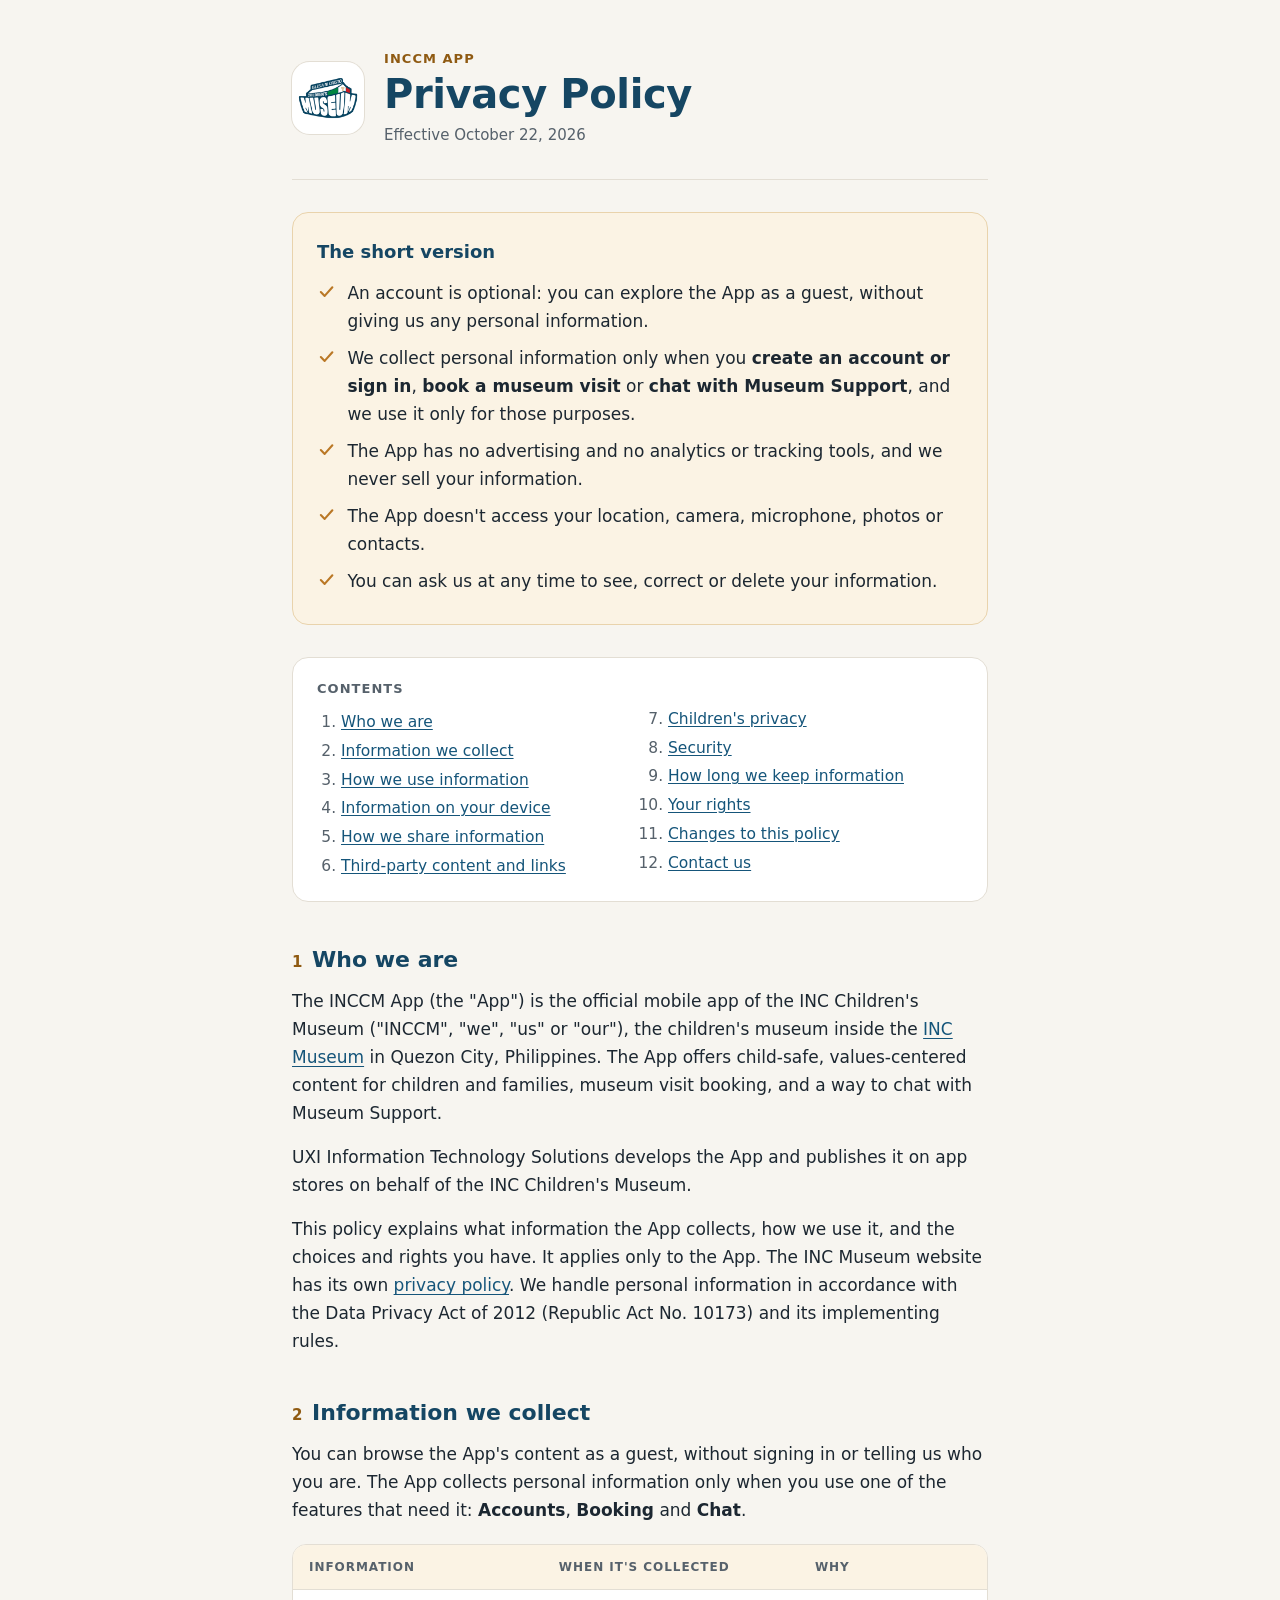
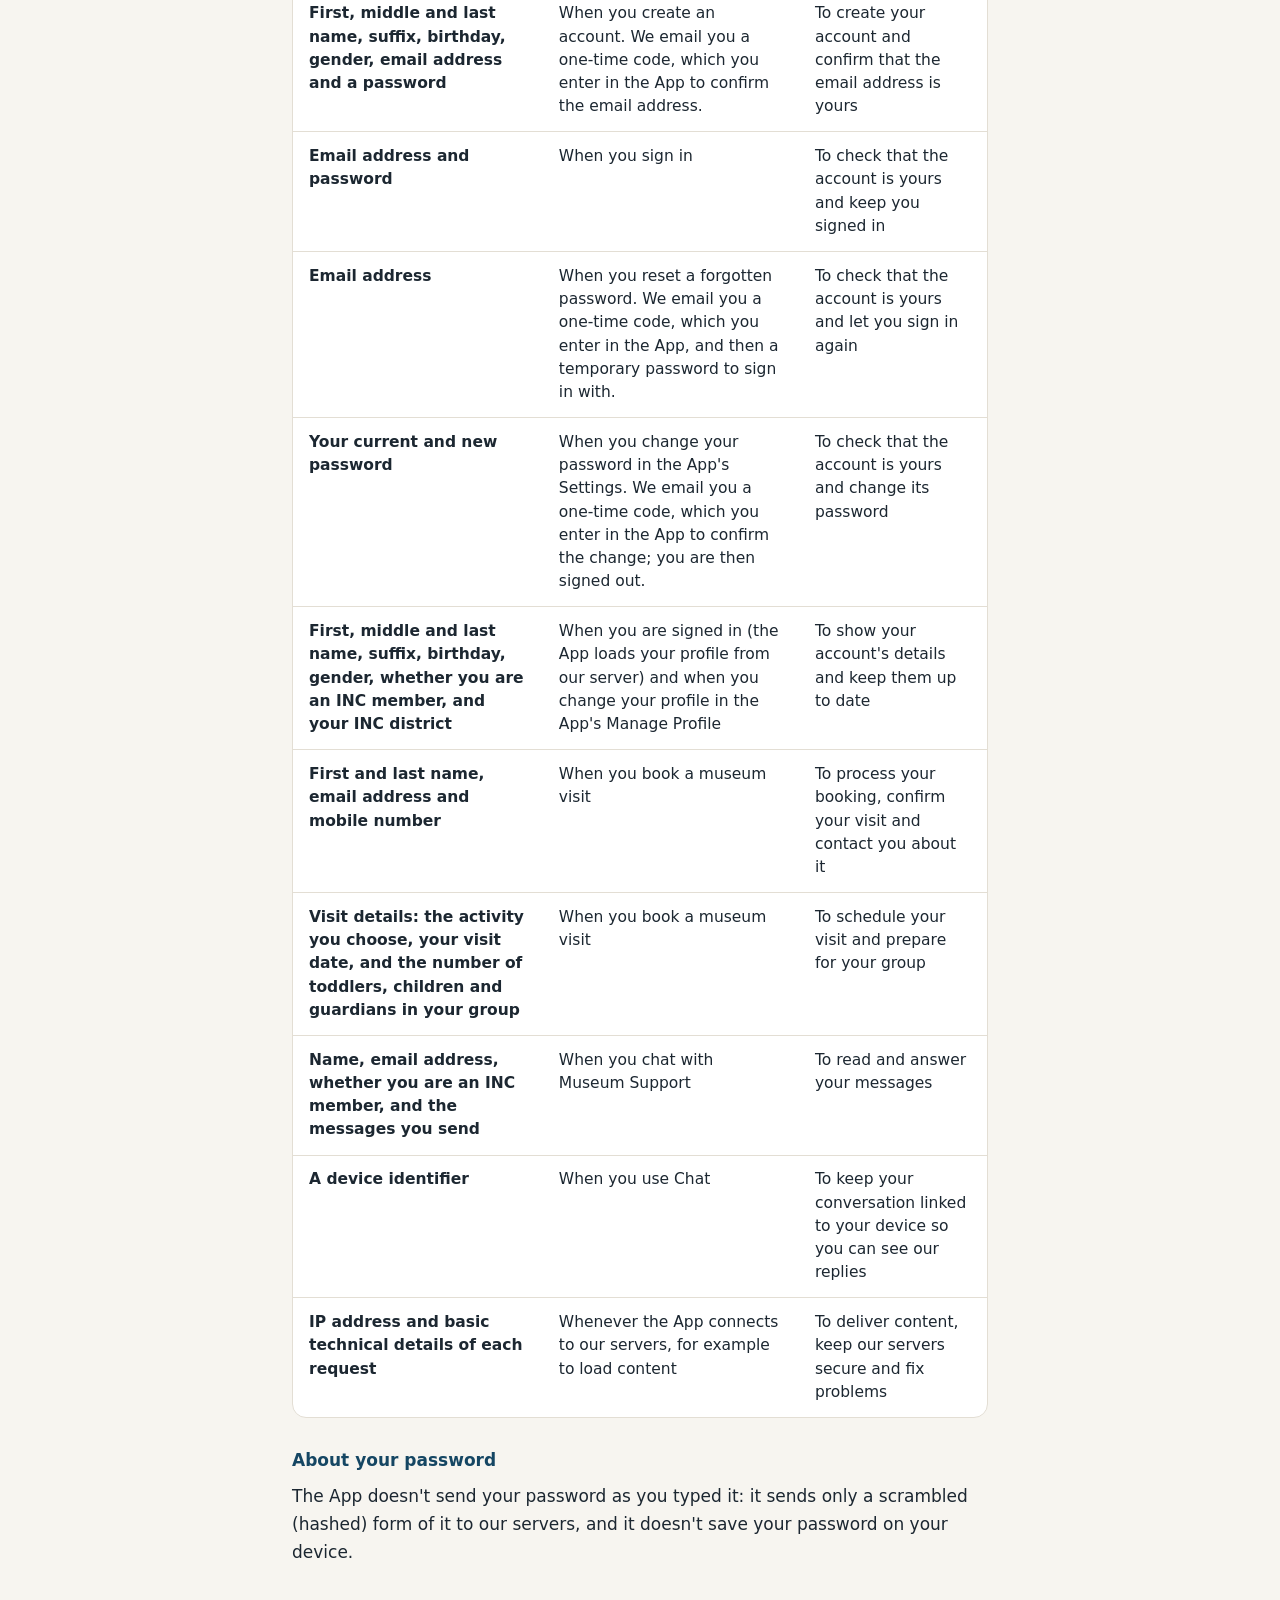
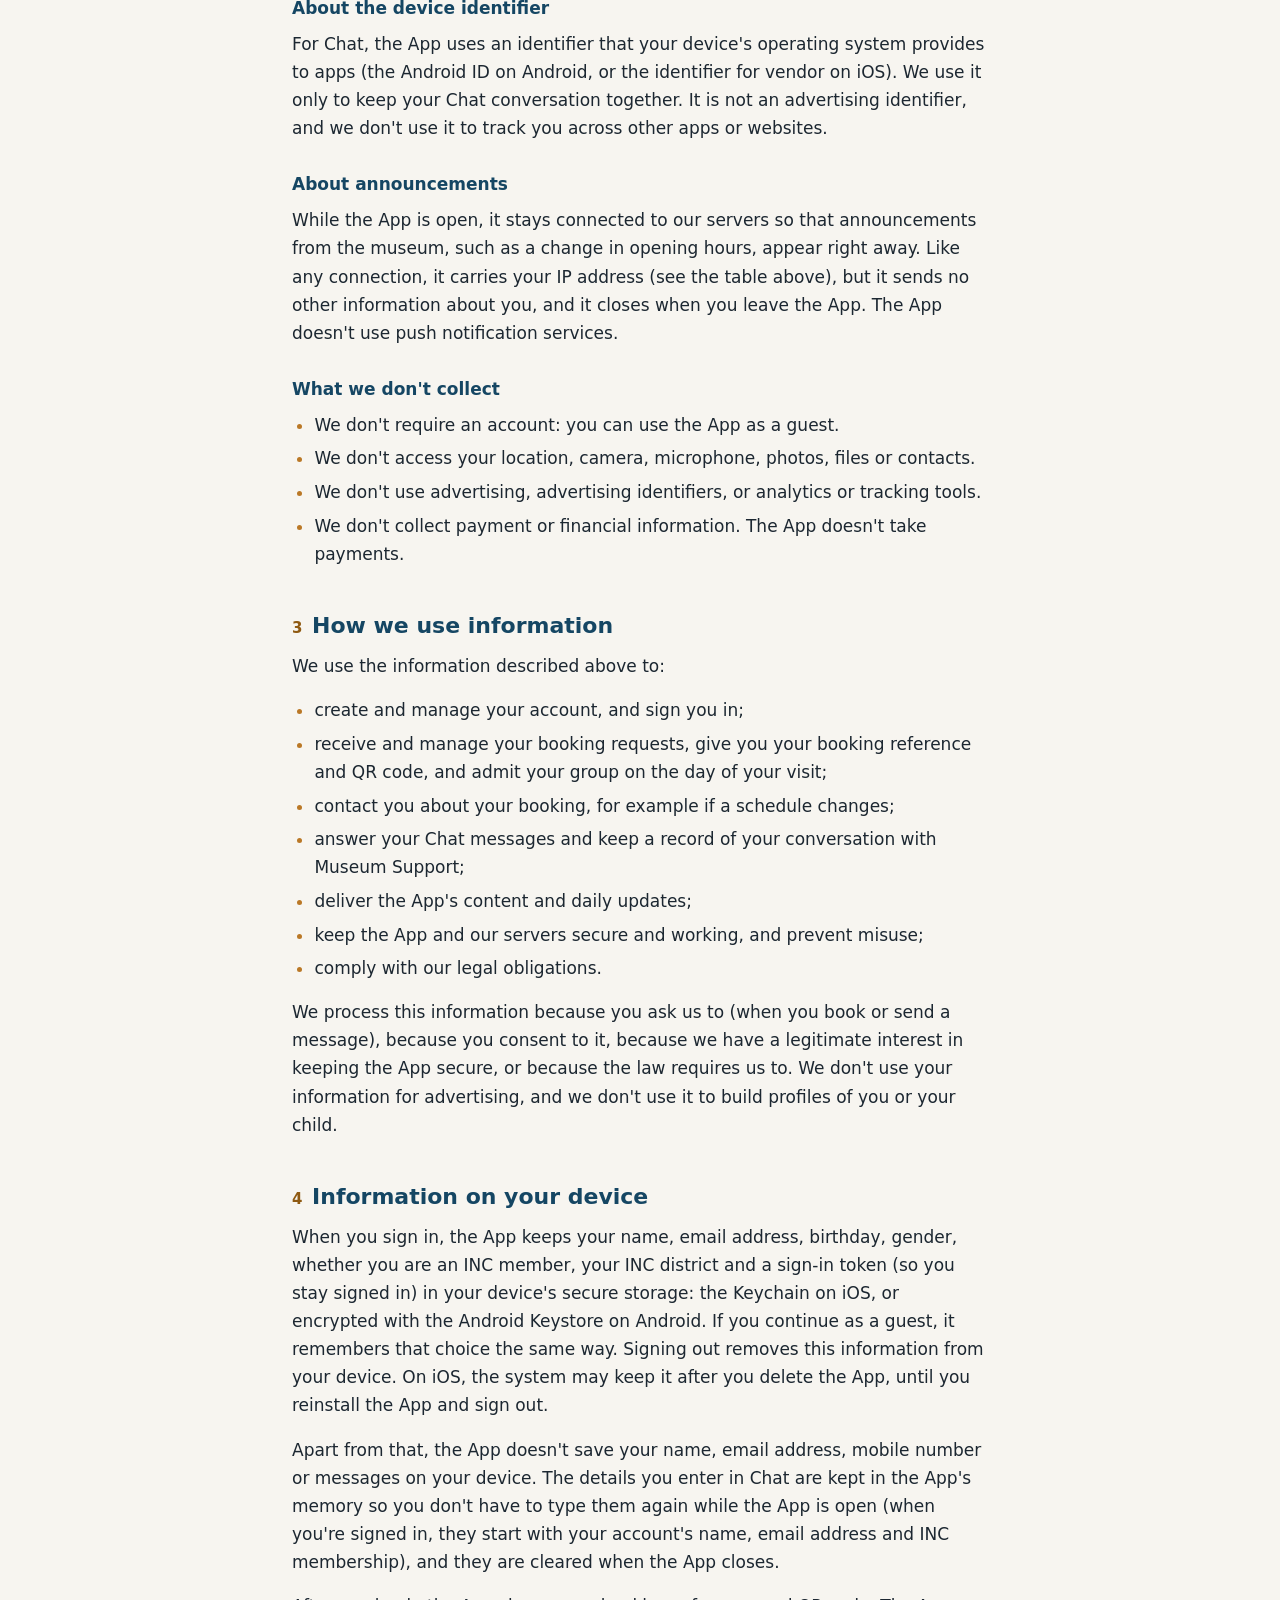
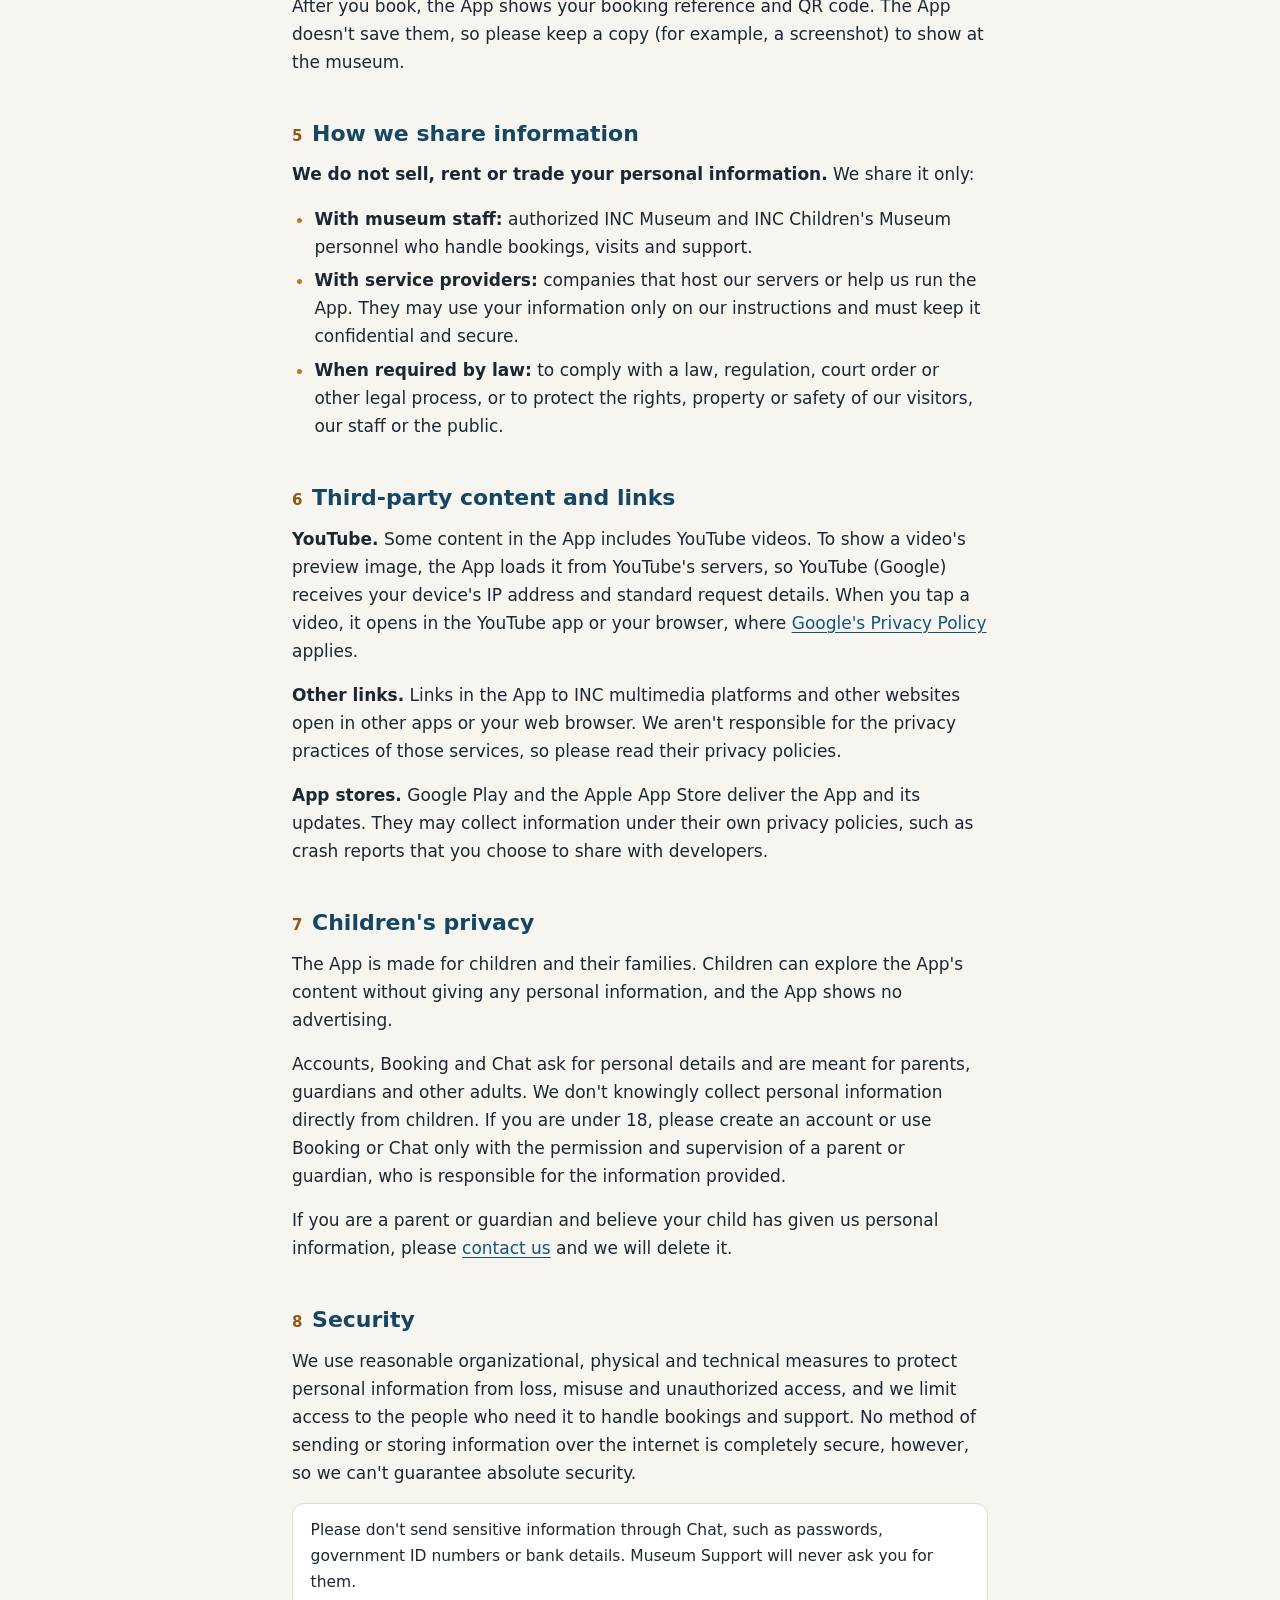
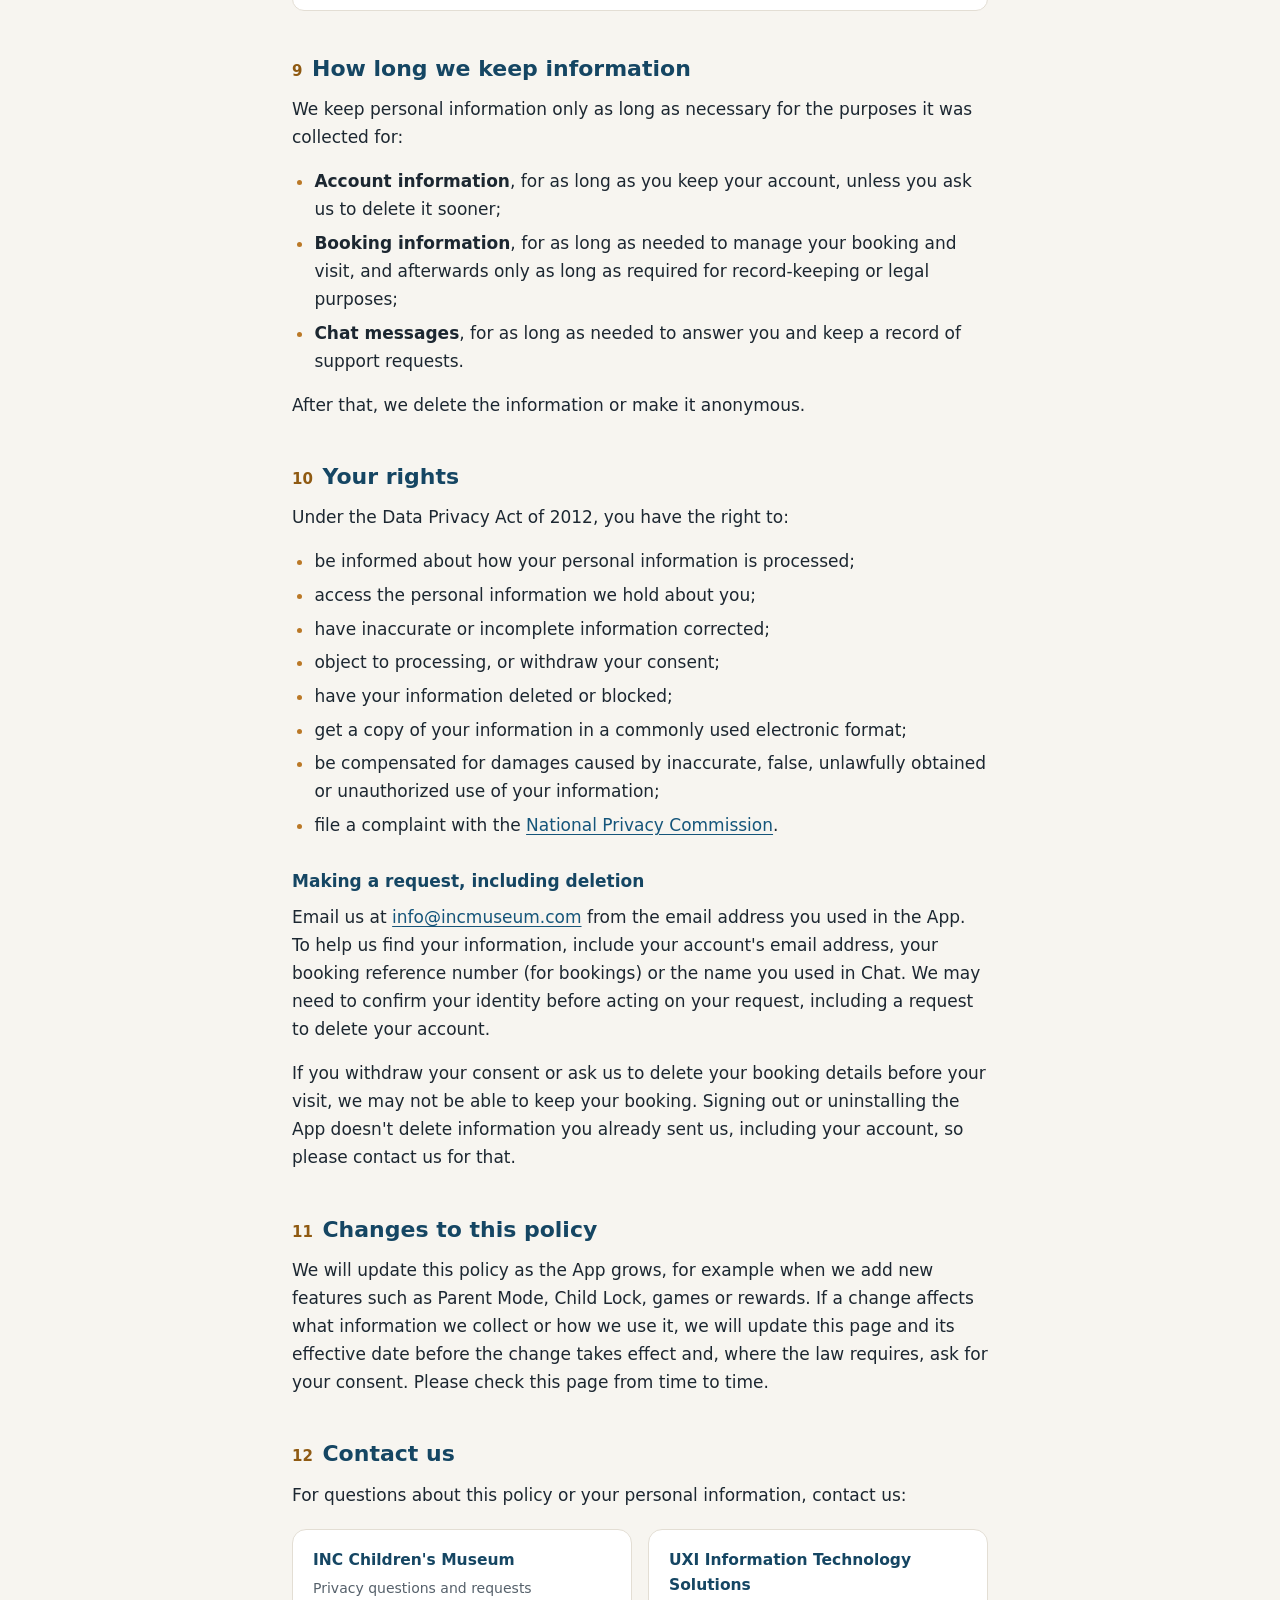
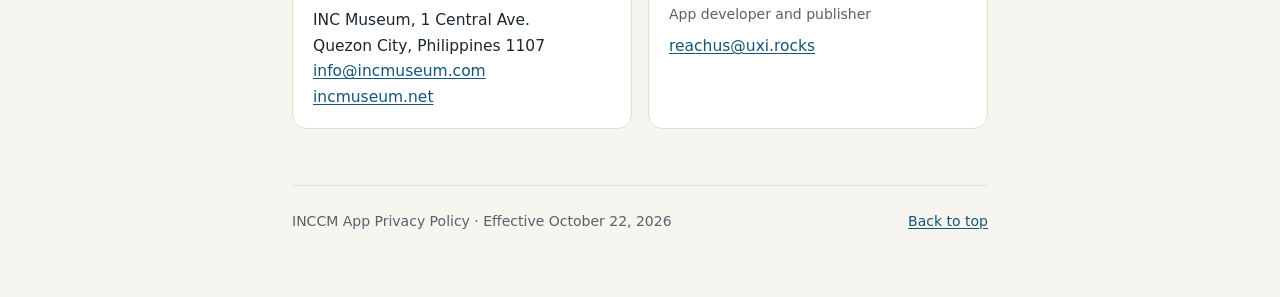
==== commit b39677c0: "Update for with signup signin feature" ====
--- a/index.html
+++ b/index.html
@@ -1,628 +1,1042 @@
 <!doctype html>
 <html lang="en">
-<head>
-  <meta charset="utf-8">
-  <meta name="viewport" content="width=device-width, initial-scale=1">
-  <title>INCCM App Privacy Policy</title>
-  <meta name="description" content="How the INCCM App by the INC Children's Museum collects, uses and protects personal information.">
-  <meta name="color-scheme" content="light dark">
-  <meta name="theme-color" content="#F7F5F0" media="(prefers-color-scheme: light)">
-  <meta name="theme-color" content="#0E151C" media="(prefers-color-scheme: dark)">
-  <link rel="icon" type="image/png" href="assets/inccm-logo.png">
-  <link rel="apple-touch-icon" href="assets/apple-touch-icon.png">
-  <style>
-    :root {
-      --bg: #F7F5F0;
-      --surface: #FFFFFF;
-      --text: #1C2731;
-      --muted: #56616B;
-      --border: #E3DED4;
-      --heading: #154663;
-      --link: #15557A;
-      --gold: #8F5A12;
-      --gold-tint: #FBF3E4;
-      --gold-line: #E9D3AC;
-      --mark: #BA7826;
-    }
-
-    @media (prefers-color-scheme: dark) {
+  <head>
+    <meta charset="utf-8" />
+    <meta name="viewport" content="width=device-width, initial-scale=1" />
+    <title>INCCM App Privacy Policy</title>
+    <meta
+      name="description"
+      content="How the INCCM App by the INC Children's Museum collects, uses and protects personal information."
+    />
+    <meta name="color-scheme" content="light dark" />
+    <meta
+      name="theme-color"
+      content="#F7F5F0"
+      media="(prefers-color-scheme: light)"
+    />
+    <meta
+      name="theme-color"
+      content="#0E151C"
+      media="(prefers-color-scheme: dark)"
+    />
+    <link rel="icon" type="image/png" href="assets/inccm-logo.png" />
+    <link rel="apple-touch-icon" href="assets/apple-touch-icon.png" />
+    <style>
       :root {
-        --bg: #0E151C;
-        --surface: #151F29;
-        --text: #E4E9ED;
-        --muted: #9EAAB4;
-        --border: #263440;
-        --heading: #D3E6F3;
-        --link: #8FC4E6;
-        --gold: #E6BA6E;
-        --gold-tint: #1E1C17;
-        --gold-line: #4A3B22;
-        --mark: #E6BA6E;
-      }
-    }
-
-    *, *::before, *::after { box-sizing: border-box; }
-
-    html { scroll-behavior: smooth; -webkit-text-size-adjust: 100%; }
-
-    @media (prefers-reduced-motion: reduce) {
-      html { scroll-behavior: auto; }
-    }
-
-    body {
-      margin: 0;
-      background: var(--bg);
-      color: var(--text);
-      font-family: system-ui, -apple-system, "Segoe UI", Roboto, "Helvetica Neue", Arial, sans-serif;
-      font-size: 1.0625rem;
-      line-height: 1.65;
-    }
-
-    .page {
-      max-width: 46rem;
-      margin: 0 auto;
-      padding: 0 1.25rem 4rem;
-    }
-
-    a { color: var(--link); text-underline-offset: 0.15em; }
-    a:hover { text-decoration-thickness: 2px; }
-    a:focus-visible { outline: 2px solid var(--link); outline-offset: 2px; border-radius: 2px; }
-
-    /* Masthead */
-
-    .masthead {
-      display: flex;
-      align-items: center;
-      gap: 1.25rem;
-      padding: 3rem 0 2rem;
-      border-bottom: 1px solid var(--border);
-    }
-
-    .masthead img {
-      flex: none;
-      width: 4.5rem;
-      height: 4.5rem;
-      border-radius: 1.1rem;
-      background: #FFFFFF;
-      box-shadow: 0 0 0 1px var(--border);
-    }
-
-    .eyebrow {
-      margin: 0;
-      color: var(--gold);
-      font-size: 0.8125rem;
-      font-weight: 700;
-      letter-spacing: 0.08em;
-      text-transform: uppercase;
-    }
-
-    h1 {
-      margin: 0.1rem 0 0.35rem;
-      color: var(--heading);
-      font-size: clamp(1.9rem, 6vw, 2.5rem);
-      line-height: 1.15;
-      letter-spacing: -0.01em;
-    }
-
-    .meta { margin: 0; color: var(--muted); font-size: 0.9375rem; }
-
-    /* Short version */
-
-    .glance {
-      margin: 2rem 0;
-      padding: 1.5rem 1.5rem 1.25rem;
-      background: var(--gold-tint);
-      border: 1px solid var(--gold-line);
-      border-radius: 1rem;
-    }
-
-    .glance h2 {
-      margin: 0 0 0.75rem;
-      font-size: 1.125rem;
-      color: var(--heading);
-    }
-
-    .checks { list-style: none; margin: 0; padding: 0; }
-
-    .checks li {
-      position: relative;
-      padding-left: 1.9rem;
-      margin: 0.55rem 0;
-    }
-
-    .checks svg {
-      position: absolute;
-      left: 0;
-      top: 0.2rem;
-      width: 1.2rem;
-      height: 1.2rem;
-      color: var(--mark);
-    }
-
-    /* Contents */
-
-    .toc {
-      margin: 0 0 1rem;
-      padding: 1.25rem 1.5rem;
-      background: var(--surface);
-      border: 1px solid var(--border);
-      border-radius: 1rem;
-    }
-
-    .toc h2 {
-      margin: 0 0 0.5rem;
-      font-size: 0.8125rem;
-      font-weight: 700;
-      letter-spacing: 0.08em;
-      text-transform: uppercase;
-      color: var(--muted);
-    }
-
-    .toc ol {
-      margin: 0;
-      padding-left: 1.5rem;
-      columns: 2;
-      column-gap: 2rem;
-      font-size: 0.9688rem;
-    }
-
-    .toc li { break-inside: avoid; margin: 0.2rem 0; }
-    .toc li::marker { color: var(--muted); }
-
-    @media (max-width: 560px) {
-      .toc ol { columns: 1; }
-    }
-
-    /* Sections */
-
-    section { scroll-margin-top: 1.5rem; }
-
-    section > h2 {
-      display: flex;
-      align-items: baseline;
-      gap: 0.6rem;
-      margin: 2.75rem 0 0.75rem;
-      color: var(--heading);
-      font-size: 1.375rem;
-      line-height: 1.3;
-    }
-
-    section > h2 .num {
-      flex: none;
-      color: var(--gold);
-      font-size: 0.9375rem;
-      font-variant-numeric: tabular-nums;
-    }
-
-    h3 {
-      margin: 1.75rem 0 0.5rem;
-      color: var(--heading);
-      font-size: 1.0625rem;
-    }
-
-    p, ul, ol { margin: 0 0 1rem; }
-    ul { padding-left: 1.4rem; }
-    li { margin: 0.35rem 0; }
-    li::marker { color: var(--mark); }
-
-    .note {
-      padding: 0.9rem 1.1rem;
-      background: var(--surface);
-      border: 1px solid var(--border);
-      border-radius: 0.75rem;
-      font-size: 0.9688rem;
-    }
-
-    /* Data table */
-
-    .table-wrap { margin: 1.25rem 0 1.5rem; }
-
-    table {
-      width: 100%;
-      border-collapse: separate;
-      border-spacing: 0;
-      background: var(--surface);
-      border: 1px solid var(--border);
-      border-radius: 0.875rem;
-      overflow: hidden;
-      font-size: 0.9688rem;
-      line-height: 1.5;
-    }
-
-    th, td {
-      padding: 0.8rem 1rem;
-      text-align: left;
-      vertical-align: top;
-      border-bottom: 1px solid var(--border);
-    }
-
-    tbody tr:last-child td { border-bottom: 0; }
-
-    thead th {
-      color: var(--muted);
-      font-size: 0.75rem;
-      font-weight: 700;
-      letter-spacing: 0.08em;
-      text-transform: uppercase;
-      background: var(--gold-tint);
-    }
-
-    td:first-child { font-weight: 600; width: 36%; }
-
-    @media (max-width: 640px) {
-      table, thead, tbody, tr, th, td { display: block; }
-      thead { position: absolute; width: 1px; height: 1px; overflow: hidden; clip: rect(0 0 0 0); }
-      tr { padding: 0.9rem 1rem; border-bottom: 1px solid var(--border); }
-      tbody tr:last-child { border-bottom: 0; }
-      td { width: auto !important; padding: 0.15rem 0; border: 0; }
-      td + td { margin-top: 0.5rem; }
-      td + td::before {
-        content: attr(data-label);
-        display: block;
+        --bg: #f7f5f0;
+        --surface: #ffffff;
+        --text: #1c2731;
+        --muted: #56616b;
+        --border: #e3ded4;
+        --heading: #154663;
+        --link: #15557a;
+        --gold: #8f5a12;
+        --gold-tint: #fbf3e4;
+        --gold-line: #e9d3ac;
+        --mark: #ba7826;
+      }
+
+      @media (prefers-color-scheme: dark) {
+        :root {
+          --bg: #0e151c;
+          --surface: #151f29;
+          --text: #e4e9ed;
+          --muted: #9eaab4;
+          --border: #263440;
+          --heading: #d3e6f3;
+          --link: #8fc4e6;
+          --gold: #e6ba6e;
+          --gold-tint: #1e1c17;
+          --gold-line: #4a3b22;
+          --mark: #e6ba6e;
+        }
+      }
+
+      *,
+      *::before,
+      *::after {
+        box-sizing: border-box;
+      }
+
+      html {
+        scroll-behavior: smooth;
+        -webkit-text-size-adjust: 100%;
+      }
+
+      @media (prefers-reduced-motion: reduce) {
+        html {
+          scroll-behavior: auto;
+        }
+      }
+
+      body {
+        margin: 0;
+        background: var(--bg);
+        color: var(--text);
+        font-family:
+          system-ui,
+          -apple-system,
+          "Segoe UI",
+          Roboto,
+          "Helvetica Neue",
+          Arial,
+          sans-serif;
+        font-size: 1.0625rem;
+        line-height: 1.65;
+      }
+
+      .page {
+        max-width: 46rem;
+        margin: 0 auto;
+        padding: 0 1.25rem 4rem;
+      }
+
+      a {
+        color: var(--link);
+        text-underline-offset: 0.15em;
+      }
+      a:hover {
+        text-decoration-thickness: 2px;
+      }
+      a:focus-visible {
+        outline: 2px solid var(--link);
+        outline-offset: 2px;
+        border-radius: 2px;
+      }
+
+      /* Masthead */
+
+      .masthead {
+        display: flex;
+        align-items: center;
+        gap: 1.25rem;
+        padding: 3rem 0 2rem;
+        border-bottom: 1px solid var(--border);
+      }
+
+      .masthead img {
+        flex: none;
+        width: 4.5rem;
+        height: 4.5rem;
+        border-radius: 1.1rem;
+        background: #ffffff;
+        box-shadow: 0 0 0 1px var(--border);
+      }
+
+      .eyebrow {
+        margin: 0;
+        color: var(--gold);
+        font-size: 0.8125rem;
+        font-weight: 700;
+        letter-spacing: 0.08em;
+        text-transform: uppercase;
+      }
+
+      h1 {
+        margin: 0.1rem 0 0.35rem;
+        color: var(--heading);
+        font-size: clamp(1.9rem, 6vw, 2.5rem);
+        line-height: 1.15;
+        letter-spacing: -0.01em;
+      }
+
+      .meta {
+        margin: 0;
+        color: var(--muted);
+        font-size: 0.9375rem;
+      }
+
+      /* Short version */
+
+      .glance {
+        margin: 2rem 0;
+        padding: 1.5rem 1.5rem 1.25rem;
+        background: var(--gold-tint);
+        border: 1px solid var(--gold-line);
+        border-radius: 1rem;
+      }
+
+      .glance h2 {
+        margin: 0 0 0.75rem;
+        font-size: 1.125rem;
+        color: var(--heading);
+      }
+
+      .checks {
+        list-style: none;
+        margin: 0;
+        padding: 0;
+      }
+
+      .checks li {
+        position: relative;
+        padding-left: 1.9rem;
+        margin: 0.55rem 0;
+      }
+
+      .checks svg {
+        position: absolute;
+        left: 0;
+        top: 0.2rem;
+        width: 1.2rem;
+        height: 1.2rem;
+        color: var(--mark);
+      }
+
+      /* Contents */
+
+      .toc {
+        margin: 0 0 1rem;
+        padding: 1.25rem 1.5rem;
+        background: var(--surface);
+        border: 1px solid var(--border);
+        border-radius: 1rem;
+      }
+
+      .toc h2 {
+        margin: 0 0 0.5rem;
+        font-size: 0.8125rem;
+        font-weight: 700;
+        letter-spacing: 0.08em;
+        text-transform: uppercase;
+        color: var(--muted);
+      }
+
+      .toc ol {
+        margin: 0;
+        padding-left: 1.5rem;
+        columns: 2;
+        column-gap: 2rem;
+        font-size: 0.9688rem;
+      }
+
+      .toc li {
+        break-inside: avoid;
+        margin: 0.2rem 0;
+      }
+      .toc li::marker {
+        color: var(--muted);
+      }
+
+      @media (max-width: 560px) {
+        .toc ol {
+          columns: 1;
+        }
+      }
+
+      /* Sections */
+
+      section {
+        scroll-margin-top: 1.5rem;
+      }
+
+      section > h2 {
+        display: flex;
+        align-items: baseline;
+        gap: 0.6rem;
+        margin: 2.75rem 0 0.75rem;
+        color: var(--heading);
+        font-size: 1.375rem;
+        line-height: 1.3;
+      }
+
+      section > h2 .num {
+        flex: none;
+        color: var(--gold);
+        font-size: 0.9375rem;
+        font-variant-numeric: tabular-nums;
+      }
+
+      h3 {
+        margin: 1.75rem 0 0.5rem;
+        color: var(--heading);
+        font-size: 1.0625rem;
+      }
+
+      p,
+      ul,
+      ol {
+        margin: 0 0 1rem;
+      }
+      ul {
+        padding-left: 1.4rem;
+      }
+      li {
+        margin: 0.35rem 0;
+      }
+      li::marker {
+        color: var(--mark);
+      }
+
+      .note {
+        padding: 0.9rem 1.1rem;
+        background: var(--surface);
+        border: 1px solid var(--border);
+        border-radius: 0.75rem;
+        font-size: 0.9688rem;
+      }
+
+      /* Data table */
+
+      .table-wrap {
+        margin: 1.25rem 0 1.5rem;
+      }
+
+      table {
+        width: 100%;
+        border-collapse: separate;
+        border-spacing: 0;
+        background: var(--surface);
+        border: 1px solid var(--border);
+        border-radius: 0.875rem;
+        overflow: hidden;
+        font-size: 0.9688rem;
+        line-height: 1.5;
+      }
+
+      th,
+      td {
+        padding: 0.8rem 1rem;
+        text-align: left;
+        vertical-align: top;
+        border-bottom: 1px solid var(--border);
+      }
+
+      tbody tr:last-child td {
+        border-bottom: 0;
+      }
+
+      thead th {
         color: var(--muted);
         font-size: 0.75rem;
         font-weight: 700;
         letter-spacing: 0.08em;
         text-transform: uppercase;
-      }
-    }
-
-    /* Contact */
-
-    .contact {
-      display: grid;
-      grid-template-columns: repeat(auto-fit, minmax(16rem, 1fr));
-      gap: 1rem;
-      margin: 1.25rem 0;
-    }
-
-    .contact address {
-      padding: 1.1rem 1.25rem;
-      background: var(--surface);
-      border: 1px solid var(--border);
-      border-radius: 0.875rem;
-      font-style: normal;
-      font-size: 0.9688rem;
-    }
-
-    .contact strong { display: block; color: var(--heading); margin-bottom: 0.25rem; }
-    .contact .role { display: block; color: var(--muted); font-size: 0.875rem; margin-bottom: 0.5rem; }
-
-    footer {
-      margin-top: 3.5rem;
-      padding-top: 1.5rem;
-      border-top: 1px solid var(--border);
-      color: var(--muted);
-      font-size: 0.875rem;
-      display: flex;
-      flex-wrap: wrap;
-      justify-content: space-between;
-      gap: 0.5rem 1.5rem;
-    }
-
-    @media (max-width: 480px) {
-      body { font-size: 1rem; }
-      .masthead { padding-top: 2rem; gap: 1rem; }
-      .masthead img { width: 3.75rem; height: 3.75rem; border-radius: 0.9rem; }
-      .glance, .toc { padding: 1.15rem 1.1rem; }
-    }
-
-    @media print {
-      :root { --bg: #FFFFFF; --surface: #FFFFFF; --gold-tint: #FFFFFF; }
-      .toc, footer a { display: none; }
-      section { break-inside: auto; }
-      section > h2 { break-after: avoid; }
-      a { color: inherit; }
-    }
-  </style>
-</head>
-<body>
-  <div class="page">
-
-    <header class="masthead" id="top">
-      <img src="assets/inccm-logo.png" alt="Iglesia Ni Cristo Children's Museum logo" width="72" height="72">
-      <div>
-        <p class="eyebrow">INCCM App</p>
-        <h1>Privacy Policy</h1>
-        <p class="meta">Effective <time datetime="2026-10-10">October 10, 2026</time></p>
-      </div>
-    </header>
-
-    <aside class="glance" aria-labelledby="glance-title">
-      <h2 id="glance-title">The short version</h2>
-      <ul class="checks">
-        <li>
-          <svg viewBox="0 0 20 20" fill="none" stroke="currentColor" stroke-width="2.2" stroke-linecap="round" stroke-linejoin="round" aria-hidden="true"><path d="M4 10.5l4 4 8-9"/></svg>
-          You can explore the App without creating an account or giving us any personal information.
-        </li>
-        <li>
-          <svg viewBox="0 0 20 20" fill="none" stroke="currentColor" stroke-width="2.2" stroke-linecap="round" stroke-linejoin="round" aria-hidden="true"><path d="M4 10.5l4 4 8-9"/></svg>
-          We collect personal information only when you <strong>book a museum visit</strong> or <strong>chat with Museum Support</strong>, and we use it only for those purposes.
-        </li>
-        <li>
-          <svg viewBox="0 0 20 20" fill="none" stroke="currentColor" stroke-width="2.2" stroke-linecap="round" stroke-linejoin="round" aria-hidden="true"><path d="M4 10.5l4 4 8-9"/></svg>
-          The App has no advertising and no analytics or tracking tools, and we never sell your information.
-        </li>
-        <li>
-          <svg viewBox="0 0 20 20" fill="none" stroke="currentColor" stroke-width="2.2" stroke-linecap="round" stroke-linejoin="round" aria-hidden="true"><path d="M4 10.5l4 4 8-9"/></svg>
-          The App doesn't access your location, camera, microphone, photos or contacts.
-        </li>
-        <li>
-          <svg viewBox="0 0 20 20" fill="none" stroke="currentColor" stroke-width="2.2" stroke-linecap="round" stroke-linejoin="round" aria-hidden="true"><path d="M4 10.5l4 4 8-9"/></svg>
-          You can ask us at any time to see, correct or delete your information.
-        </li>
-      </ul>
-    </aside>
-
-    <nav class="toc" aria-labelledby="toc-title">
-      <h2 id="toc-title">Contents</h2>
-      <ol>
-        <li><a href="#who-we-are">Who we are</a></li>
-        <li><a href="#information-we-collect">Information we collect</a></li>
-        <li><a href="#how-we-use">How we use information</a></li>
-        <li><a href="#on-your-device">Information on your device</a></li>
-        <li><a href="#sharing">How we share information</a></li>
-        <li><a href="#third-parties">Third-party content and links</a></li>
-        <li><a href="#children">Children's privacy</a></li>
-        <li><a href="#security">Security</a></li>
-        <li><a href="#retention">How long we keep information</a></li>
-        <li><a href="#your-rights">Your rights</a></li>
-        <li><a href="#changes">Changes to this policy</a></li>
-        <li><a href="#contact">Contact us</a></li>
-      </ol>
-    </nav>
-
-    <main>
-
-      <section id="who-we-are">
-        <h2><span class="num">1</span>Who we are</h2>
-        <p>
-          The INCCM App (the "App") is the official mobile app of the INC Children's Museum ("INCCM", "we", "us" or "our"),
-          the children's museum inside the <a href="https://incmuseum.net">INC Museum</a> in Quezon City, Philippines.
-          The App offers child-safe, values-centered content for children and families, museum visit booking, and a way
-          to chat with Museum Support.
-        </p>
-        <p>
-          UXI Information Technology Solutions develops the App and publishes it on app stores on behalf of the INC Children's Museum.
-        </p>
-        <p>
-          This policy explains what information the App collects, how we use it, and the choices and rights you have.
-          It applies only to the App. The INC Museum website has its own
-          <a href="https://incmuseum.net/terms#privacy">privacy policy</a>. We handle personal information in accordance with
-          the Data Privacy Act of 2012 (Republic Act No. 10173) and its implementing rules.
-        </p>
-      </section>
-
-      <section id="information-we-collect">
-        <h2><span class="num">2</span>Information we collect</h2>
-        <p>
-          You can browse the App's content without signing in or telling us who you are. The App collects personal
-          information only when you use one of the two features that need it: <strong>Booking</strong> and
-          <strong>Chat</strong>.
-        </p>
-
-        <div class="table-wrap">
-          <table>
-            <thead>
-              <tr>
-                <th scope="col">Information</th>
-                <th scope="col">When it's collected</th>
-                <th scope="col">Why</th>
-              </tr>
-            </thead>
-            <tbody>
-              <tr>
-                <td>First and last name, email address and mobile number</td>
-                <td data-label="When it's collected">When you book a museum visit</td>
-                <td data-label="Why">To process your booking, confirm your visit and contact you about it</td>
-              </tr>
-              <tr>
-                <td>Visit details: the activity you choose, your visit date, and the number of toddlers, children and guardians in your group</td>
-                <td data-label="When it's collected">When you book a museum visit</td>
-                <td data-label="Why">To schedule your visit and prepare for your group</td>
-              </tr>
-              <tr>
-                <td>Name, email address, whether you are an INC member, and the messages you send</td>
-                <td data-label="When it's collected">When you chat with Museum Support</td>
-                <td data-label="Why">To read and answer your messages</td>
-              </tr>
-              <tr>
-                <td>A device identifier</td>
-                <td data-label="When it's collected">When you use Chat</td>
-                <td data-label="Why">To keep your conversation linked to your device so you can see our replies</td>
-              </tr>
-              <tr>
-                <td>IP address and basic technical details of each request</td>
-                <td data-label="When it's collected">Whenever the App connects to our servers, for example to load content</td>
-                <td data-label="Why">To deliver content, keep our servers secure and fix problems</td>
-              </tr>
-            </tbody>
-          </table>
+        background: var(--gold-tint);
+      }
+
+      td:first-child {
+        font-weight: 600;
+        width: 36%;
+      }
+
+      @media (max-width: 640px) {
+        table,
+        thead,
+        tbody,
+        tr,
+        th,
+        td {
+          display: block;
+        }
+        thead {
+          position: absolute;
+          width: 1px;
+          height: 1px;
+          overflow: hidden;
+          clip: rect(0 0 0 0);
+        }
+        tr {
+          padding: 0.9rem 1rem;
+          border-bottom: 1px solid var(--border);
+        }
+        tbody tr:last-child {
+          border-bottom: 0;
+        }
+        td {
+          width: auto !important;
+          padding: 0.15rem 0;
+          border: 0;
+        }
+        td + td {
+          margin-top: 0.5rem;
+        }
+        td + td::before {
+          content: attr(data-label);
+          display: block;
+          color: var(--muted);
+          font-size: 0.75rem;
+          font-weight: 700;
+          letter-spacing: 0.08em;
+          text-transform: uppercase;
+        }
+      }
+
+      /* Contact */
+
+      .contact {
+        display: grid;
+        grid-template-columns: repeat(auto-fit, minmax(16rem, 1fr));
+        gap: 1rem;
+        margin: 1.25rem 0;
+      }
+
+      .contact address {
+        padding: 1.1rem 1.25rem;
+        background: var(--surface);
+        border: 1px solid var(--border);
+        border-radius: 0.875rem;
+        font-style: normal;
+        font-size: 0.9688rem;
+      }
+
+      .contact strong {
+        display: block;
+        color: var(--heading);
+        margin-bottom: 0.25rem;
+      }
+      .contact .role {
+        display: block;
+        color: var(--muted);
+        font-size: 0.875rem;
+        margin-bottom: 0.5rem;
+      }
+
+      footer {
+        margin-top: 3.5rem;
+        padding-top: 1.5rem;
+        border-top: 1px solid var(--border);
+        color: var(--muted);
+        font-size: 0.875rem;
+        display: flex;
+        flex-wrap: wrap;
+        justify-content: space-between;
+        gap: 0.5rem 1.5rem;
+      }
+
+      @media (max-width: 480px) {
+        body {
+          font-size: 1rem;
+        }
+        .masthead {
+          padding-top: 2rem;
+          gap: 1rem;
+        }
+        .masthead img {
+          width: 3.75rem;
+          height: 3.75rem;
+          border-radius: 0.9rem;
+        }
+        .glance,
+        .toc {
+          padding: 1.15rem 1.1rem;
+        }
+      }
+
+      @media print {
+        :root {
+          --bg: #ffffff;
+          --surface: #ffffff;
+          --gold-tint: #ffffff;
+        }
+        .toc,
+        footer a {
+          display: none;
+        }
+        section {
+          break-inside: auto;
+        }
+        section > h2 {
+          break-after: avoid;
+        }
+        a {
+          color: inherit;
+        }
+      }
+    </style>
+  </head>
+  <body>
+    <div class="page">
+      <header class="masthead" id="top">
+        <img
+          src="assets/inccm-logo.png"
+          alt="Iglesia Ni Cristo Children's Museum logo"
+          width="72"
+          height="72"
+        />
+        <div>
+          <p class="eyebrow">INCCM App</p>
+          <h1>Privacy Policy</h1>
+          <p class="meta">
+            Effective <time datetime="2026-10-22">October 22, 2026</time>
+          </p>
         </div>
-
-        <h3>About the device identifier</h3>
-        <p>
-          For Chat, the App uses an identifier that your device's operating system provides to apps (the Android ID on
-          Android, or the identifier for vendor on iOS). We use it only to keep your Chat conversation together. It is not
-          an advertising identifier, and we don't use it to track you across other apps or websites.
-        </p>
-
-        <h3>What we don't collect</h3>
-        <ul>
-          <li>We don't require an account, sign-in or password.</li>
-          <li>We don't access your location, camera, microphone, photos, files or contacts.</li>
-          <li>We don't use advertising, advertising identifiers, or analytics or tracking tools.</li>
-          <li>We don't collect payment or financial information. The App doesn't take payments.</li>
+      </header>
+
+      <aside class="glance" aria-labelledby="glance-title">
+        <h2 id="glance-title">The short version</h2>
+        <ul class="checks">
+          <li>
+            <svg
+              viewBox="0 0 20 20"
+              fill="none"
+              stroke="currentColor"
+              stroke-width="2.2"
+              stroke-linecap="round"
+              stroke-linejoin="round"
+              aria-hidden="true"
+            >
+              <path d="M4 10.5l4 4 8-9" />
+            </svg>
+            An account is optional: you can explore the App as a guest, without
+            giving us any personal information.
+          </li>
+          <li>
+            <svg
+              viewBox="0 0 20 20"
+              fill="none"
+              stroke="currentColor"
+              stroke-width="2.2"
+              stroke-linecap="round"
+              stroke-linejoin="round"
+              aria-hidden="true"
+            >
+              <path d="M4 10.5l4 4 8-9" />
+            </svg>
+            We collect personal information only when you
+            <strong>create an account or sign in</strong>,
+            <strong>book a museum visit</strong> or
+            <strong>chat with Museum Support</strong>, and we use it only for
+            those purposes.
+          </li>
+          <li>
+            <svg
+              viewBox="0 0 20 20"
+              fill="none"
+              stroke="currentColor"
+              stroke-width="2.2"
+              stroke-linecap="round"
+              stroke-linejoin="round"
+              aria-hidden="true"
+            >
+              <path d="M4 10.5l4 4 8-9" />
+            </svg>
+            The App has no advertising and no analytics or tracking tools, and
+            we never sell your information.
+          </li>
+          <li>
+            <svg
+              viewBox="0 0 20 20"
+              fill="none"
+              stroke="currentColor"
+              stroke-width="2.2"
+              stroke-linecap="round"
+              stroke-linejoin="round"
+              aria-hidden="true"
+            >
+              <path d="M4 10.5l4 4 8-9" />
+            </svg>
+            The App doesn't access your location, camera, microphone, photos or
+            contacts.
+          </li>
+          <li>
+            <svg
+              viewBox="0 0 20 20"
+              fill="none"
+              stroke="currentColor"
+              stroke-width="2.2"
+              stroke-linecap="round"
+              stroke-linejoin="round"
+              aria-hidden="true"
+            >
+              <path d="M4 10.5l4 4 8-9" />
+            </svg>
+            You can ask us at any time to see, correct or delete your
+            information.
+          </li>
         </ul>
-      </section>
-
-      <section id="how-we-use">
-        <h2><span class="num">3</span>How we use information</h2>
-        <p>We use the information described above to:</p>
-        <ul>
-          <li>receive and manage your booking requests, give you your booking reference and QR code, and admit your group on the day of your visit;</li>
-          <li>contact you about your booking, for example if a schedule changes;</li>
-          <li>answer your Chat messages and keep a record of your conversation with Museum Support;</li>
-          <li>deliver the App's content and daily updates;</li>
-          <li>keep the App and our servers secure and working, and prevent misuse;</li>
-          <li>comply with our legal obligations.</li>
-        </ul>
-        <p>
-          We process this information because you ask us to (when you book or send a message), because you consent to it,
-          because we have a legitimate interest in keeping the App secure, or because the law requires us to.
-          We don't use your information for advertising, and we don't use it to build profiles of you or your child.
-        </p>
-      </section>
-
-      <section id="on-your-device">
-        <h2><span class="num">4</span>Information on your device</h2>
-        <p>
-          The App doesn't save your name, email address, mobile number or messages on your device. The details you enter
-          in Chat are kept in the App's memory so you don't have to type them again while the App is open, and they are
-          cleared when the App closes.
-        </p>
-        <p>
-          After you book, the App shows your booking reference and QR code. The App doesn't save them, so please keep a copy
-          (for example, a screenshot) to show at the museum.
-        </p>
-      </section>
-
-      <section id="sharing">
-        <h2><span class="num">5</span>How we share information</h2>
-        <p><strong>We do not sell, rent or trade your personal information.</strong> We share it only:</p>
-        <ul>
-          <li><strong>With museum staff:</strong> authorized INC Museum and INC Children's Museum personnel who handle bookings, visits and support.</li>
-          <li><strong>With service providers:</strong> companies that host our servers or help us run the App. They may use your information only on our instructions and must keep it confidential and secure.</li>
-          <li><strong>When required by law:</strong> to comply with a law, regulation, court order or other legal process, or to protect the rights, property or safety of our visitors, our staff or the public.</li>
-        </ul>
-      </section>
-
-      <section id="third-parties">
-        <h2><span class="num">6</span>Third-party content and links</h2>
-        <p>
-          <strong>YouTube.</strong> Some content in the App includes YouTube videos. To show a video's preview image, the App
-          loads it from YouTube's servers, so YouTube (Google) receives your device's IP address and standard request
-          details. When you tap a video, it opens in the YouTube app or your browser, where
-          <a href="https://policies.google.com/privacy">Google's Privacy Policy</a> applies.
-        </p>
-        <p>
-          <strong>Other links.</strong> Links in the App to INC multimedia platforms and other websites open in other apps
-          or your web browser. We aren't responsible for the privacy practices of those services, so please read their
-          privacy policies.
-        </p>
-        <p>
-          <strong>App stores.</strong> Google Play and the Apple App Store deliver the App and its updates. They may collect
-          information under their own privacy policies, such as crash reports that you choose to share with developers.
-        </p>
-      </section>
-
-      <section id="children">
-        <h2><span class="num">7</span>Children's privacy</h2>
-        <p>
-          The App is made for children and their families. Children can explore the App's content without giving any
-          personal information, and the App shows no advertising.
-        </p>
-        <p>
-          Booking and Chat ask for contact details and are meant for parents, guardians and other adults. We don't knowingly
-          collect personal information directly from children. If you are under 18, please use Booking or Chat only with
-          the permission and supervision of a parent or guardian, who is responsible for the information provided.
-        </p>
-        <p>
-          If you are a parent or guardian and believe your child has given us personal information, please
-          <a href="#contact">contact us</a> and we will delete it.
-        </p>
-      </section>
-
-      <section id="security">
-        <h2><span class="num">8</span>Security</h2>
-        <p>
-          We use reasonable organizational, physical and technical measures to protect personal information from loss,
-          misuse and unauthorized access, and we limit access to the people who need it to handle bookings and support.
-          No method of sending or storing information over the internet is completely secure, however, so we can't
-          guarantee absolute security.
-        </p>
-        <p class="note">
-          Please don't send sensitive information through Chat, such as passwords, government ID numbers or bank details.
-          Museum Support will never ask you for them.
-        </p>
-      </section>
-
-      <section id="retention">
-        <h2><span class="num">9</span>How long we keep information</h2>
-        <p>
-          We keep personal information only as long as necessary for the purposes it was collected for:
-        </p>
-        <ul>
-          <li><strong>Booking information</strong>, for as long as needed to manage your booking and visit, and afterwards only as long as required for record-keeping or legal purposes;</li>
-          <li><strong>Chat messages</strong>, for as long as needed to answer you and keep a record of support requests.</li>
-        </ul>
-        <p>After that, we delete the information or make it anonymous.</p>
-      </section>
-
-      <section id="your-rights">
-        <h2><span class="num">10</span>Your rights</h2>
-        <p>Under the Data Privacy Act of 2012, you have the right to:</p>
-        <ul>
-          <li>be informed about how your personal information is processed;</li>
-          <li>access the personal information we hold about you;</li>
-          <li>have inaccurate or incomplete information corrected;</li>
-          <li>object to processing, or withdraw your consent;</li>
-          <li>have your information deleted or blocked;</li>
-          <li>get a copy of your information in a commonly used electronic format;</li>
-          <li>be compensated for damages caused by inaccurate, false, unlawfully obtained or unauthorized use of your information;</li>
-          <li>file a complaint with the <a href="https://privacy.gov.ph">National Privacy Commission</a>.</li>
-        </ul>
-        <h3>Making a request, including deletion</h3>
-        <p>
-          Email us at <a href="mailto:reachus@uxi.rocks?subject=INCCM%20App">reachus@uxi.rocks</a>
-          from the email address you used in the App. To help us find your information, include your booking reference
-          number (for bookings) or the name you used in Chat. We may need to confirm your identity before acting on your
-          request.
-        </p>
-        <p>
-          If you withdraw your consent or ask us to delete your booking details before your visit, we may not be able to
-          keep your booking. Uninstalling the App removes it from your device, but it doesn't delete information you
-          already sent us, so please contact us for that.
-        </p>
-      </section>
-
-      <section id="changes">
-        <h2><span class="num">11</span>Changes to this policy</h2>
-        <p>
-          We will update this policy as the App grows, for example when we add new features such as Parent Mode, Child Lock,
-          games or rewards. If a change affects what information we collect or how we use it, we will update this page and
-          its effective date before the change takes effect and, where the law requires, ask for your consent. Please check
-          this page from time to time.
-        </p>
-      </section>
-
-      <section id="contact">
-        <h2><span class="num">12</span>Contact us</h2>
-        <p>For questions about this policy or your personal information, contact us:</p>
-        <div class="contact">
-          <address>
-            <strong>INC Children's Museum</strong>
-            <span class="role">Privacy questions and requests</span>
-            INC Museum, 1 Central Ave.<br>
-            Quezon City, Philippines 1107<br>
-            <a href="mailto:info@incmuseum.com?subject=INCCM%20App%20privacy">info@incmuseum.com</a><br>
-            <a href="https://incmuseum.net">incmuseum.net</a>
-          </address>
-          <address>
-            <strong>UXI Information Technology Solutions</strong>
-            <span class="role">App developer and publisher</span>
-            <a href="mailto:reachus@uxi.rocks?subject=INCCM%20App">reachus@uxi.rocks</a>
-          </address>
-        </div>
-      </section>
-
-    </main>
-
-    <footer>
-      <span>INCCM App Privacy Policy · Effective October 10, 2026</span>
-      <a href="#top">Back to top</a>
-    </footer>
-
-  </div>
-</body>
+      </aside>
+
+      <nav class="toc" aria-labelledby="toc-title">
+        <h2 id="toc-title">Contents</h2>
+        <ol>
+          <li><a href="#who-we-are">Who we are</a></li>
+          <li><a href="#information-we-collect">Information we collect</a></li>
+          <li><a href="#how-we-use">How we use information</a></li>
+          <li><a href="#on-your-device">Information on your device</a></li>
+          <li><a href="#sharing">How we share information</a></li>
+          <li><a href="#third-parties">Third-party content and links</a></li>
+          <li><a href="#children">Children's privacy</a></li>
+          <li><a href="#security">Security</a></li>
+          <li><a href="#retention">How long we keep information</a></li>
+          <li><a href="#your-rights">Your rights</a></li>
+          <li><a href="#changes">Changes to this policy</a></li>
+          <li><a href="#contact">Contact us</a></li>
+        </ol>
+      </nav>
+
+      <main>
+        <section id="who-we-are">
+          <h2><span class="num">1</span>Who we are</h2>
+          <p>
+            The INCCM App (the "App") is the official mobile app of the INC
+            Children's Museum ("INCCM", "we", "us" or "our"), the children's
+            museum inside the <a href="https://incmuseum.net">INC Museum</a> in
+            Quezon City, Philippines. The App offers child-safe, values-centered
+            content for children and families, museum visit booking, and a way
+            to chat with Museum Support.
+          </p>
+          <p>
+            UXI Information Technology Solutions develops the App and publishes
+            it on app stores on behalf of the INC Children's Museum.
+          </p>
+          <p>
+            This policy explains what information the App collects, how we use
+            it, and the choices and rights you have. It applies only to the App.
+            The INC Museum website has its own
+            <a href="https://incmuseum.net/terms#privacy">privacy policy</a>. We
+            handle personal information in accordance with the Data Privacy Act
+            of 2012 (Republic Act No. 10173) and its implementing rules.
+          </p>
+        </section>
+
+        <section id="information-we-collect">
+          <h2><span class="num">2</span>Information we collect</h2>
+          <p>
+            You can browse the App's content as a guest, without signing in or
+            telling us who you are. The App collects personal information only
+            when you use one of the features that need it:
+            <strong>Accounts</strong>, <strong>Booking</strong> and
+            <strong>Chat</strong>.
+          </p>
+
+          <div class="table-wrap">
+            <table>
+              <thead>
+                <tr>
+                  <th scope="col">Information</th>
+                  <th scope="col">When it's collected</th>
+                  <th scope="col">Why</th>
+                </tr>
+              </thead>
+              <tbody>
+                <tr>
+                  <td>
+                    First, middle and last name, suffix, birthday, gender, email
+                    address and a password
+                  </td>
+                  <td data-label="When it's collected">
+                    When you create an account. We email you a one-time code,
+                    which you enter in the App to confirm the email address.
+                  </td>
+                  <td data-label="Why">
+                    To create your account and confirm that the email address is
+                    yours
+                  </td>
+                </tr>
+                <tr>
+                  <td>Email address and password</td>
+                  <td data-label="When it's collected">When you sign in</td>
+                  <td data-label="Why">
+                    To check that the account is yours and keep you signed in
+                  </td>
+                </tr>
+                <tr>
+                  <td>Email address</td>
+                  <td data-label="When it's collected">
+                    When you reset a forgotten password. We email you a one-time
+                    code, which you enter in the App, and then a temporary
+                    password to sign in with.
+                  </td>
+                  <td data-label="Why">
+                    To check that the account is yours and let you sign in again
+                  </td>
+                </tr>
+                <tr>
+                  <td>Your current and new password</td>
+                  <td data-label="When it's collected">
+                    When you change your password in the App's Settings. We
+                    email you a one-time code, which you enter in the App to
+                    confirm the change; you are then signed out.
+                  </td>
+                  <td data-label="Why">
+                    To check that the account is yours and change its password
+                  </td>
+                </tr>
+                <tr>
+                  <td>
+                    First, middle and last name, suffix, birthday, gender,
+                    whether you are an INC member, and your INC district
+                  </td>
+                  <td data-label="When it's collected">
+                    When you are signed in (the App loads your profile from our
+                    server) and when you change your profile in the App's Manage
+                    Profile
+                  </td>
+                  <td data-label="Why">
+                    To show your account's details and keep them up to date
+                  </td>
+                </tr>
+                <tr>
+                  <td>First and last name, email address and mobile number</td>
+                  <td data-label="When it's collected">
+                    When you book a museum visit
+                  </td>
+                  <td data-label="Why">
+                    To process your booking, confirm your visit and contact you
+                    about it
+                  </td>
+                </tr>
+                <tr>
+                  <td>
+                    Visit details: the activity you choose, your visit date, and
+                    the number of toddlers, children and guardians in your group
+                  </td>
+                  <td data-label="When it's collected">
+                    When you book a museum visit
+                  </td>
+                  <td data-label="Why">
+                    To schedule your visit and prepare for your group
+                  </td>
+                </tr>
+                <tr>
+                  <td>
+                    Name, email address, whether you are an INC member, and the
+                    messages you send
+                  </td>
+                  <td data-label="When it's collected">
+                    When you chat with Museum Support
+                  </td>
+                  <td data-label="Why">To read and answer your messages</td>
+                </tr>
+                <tr>
+                  <td>A device identifier</td>
+                  <td data-label="When it's collected">When you use Chat</td>
+                  <td data-label="Why">
+                    To keep your conversation linked to your device so you can
+                    see our replies
+                  </td>
+                </tr>
+                <tr>
+                  <td>
+                    IP address and basic technical details of each request
+                  </td>
+                  <td data-label="When it's collected">
+                    Whenever the App connects to our servers, for example to
+                    load content
+                  </td>
+                  <td data-label="Why">
+                    To deliver content, keep our servers secure and fix problems
+                  </td>
+                </tr>
+              </tbody>
+            </table>
+          </div>
+
+          <h3>About your password</h3>
+          <p>
+            The App doesn't send your password as you typed it: it sends only a
+            scrambled (hashed) form of it to our servers, and it doesn't save
+            your password on your device.
+          </p>
+
+          <h3>About the device identifier</h3>
+          <p>
+            For Chat, the App uses an identifier that your device's operating
+            system provides to apps (the Android ID on Android, or the
+            identifier for vendor on iOS). We use it only to keep your Chat
+            conversation together. It is not an advertising identifier, and we
+            don't use it to track you across other apps or websites.
+          </p>
+
+          <h3>About announcements</h3>
+          <p>
+            While the App is open, it stays connected to our servers so that
+            announcements from the museum, such as a change in opening hours,
+            appear right away. Like any connection, it carries your IP address
+            (see the table above), but it sends no other information about you,
+            and it closes when you leave the App. The App doesn't use push
+            notification services.
+          </p>
+
+          <h3>What we don't collect</h3>
+          <ul>
+            <li>
+              We don't require an account: you can use the App as a guest.
+            </li>
+            <li>
+              We don't access your location, camera, microphone, photos, files
+              or contacts.
+            </li>
+            <li>
+              We don't use advertising, advertising identifiers, or analytics or
+              tracking tools.
+            </li>
+            <li>
+              We don't collect payment or financial information. The App doesn't
+              take payments.
+            </li>
+          </ul>
+        </section>
+
+        <section id="how-we-use">
+          <h2><span class="num">3</span>How we use information</h2>
+          <p>We use the information described above to:</p>
+          <ul>
+            <li>create and manage your account, and sign you in;</li>
+            <li>
+              receive and manage your booking requests, give you your booking
+              reference and QR code, and admit your group on the day of your
+              visit;
+            </li>
+            <li>
+              contact you about your booking, for example if a schedule changes;
+            </li>
+            <li>
+              answer your Chat messages and keep a record of your conversation
+              with Museum Support;
+            </li>
+            <li>deliver the App's content and daily updates;</li>
+            <li>
+              keep the App and our servers secure and working, and prevent
+              misuse;
+            </li>
+            <li>comply with our legal obligations.</li>
+          </ul>
+          <p>
+            We process this information because you ask us to (when you book or
+            send a message), because you consent to it, because we have a
+            legitimate interest in keeping the App secure, or because the law
+            requires us to. We don't use your information for advertising, and
+            we don't use it to build profiles of you or your child.
+          </p>
+        </section>
+
+        <section id="on-your-device">
+          <h2><span class="num">4</span>Information on your device</h2>
+          <p>
+            When you sign in, the App keeps your name, email address, birthday,
+            gender, whether you are an INC member, your INC district and a
+            sign-in token (so you stay signed in) in your device's secure
+            storage: the Keychain on iOS, or encrypted with the Android Keystore
+            on Android. If you continue as a guest, it remembers that choice the
+            same way. Signing out removes this information from your device. On
+            iOS, the system may keep it after you delete the App, until you
+            reinstall the App and sign out.
+          </p>
+          <p>
+            Apart from that, the App doesn't save your name, email address,
+            mobile number or messages on your device. The details you enter in
+            Chat are kept in the App's memory so you don't have to type them
+            again while the App is open (when you're signed in, they start with
+            your account's name, email address and INC membership), and they are
+            cleared when the App closes.
+          </p>
+          <p>
+            After you book, the App shows your booking reference and QR code.
+            The App doesn't save them, so please keep a copy (for example, a
+            screenshot) to show at the museum.
+          </p>
+        </section>
+
+        <section id="sharing">
+          <h2><span class="num">5</span>How we share information</h2>
+          <p>
+            <strong
+              >We do not sell, rent or trade your personal information.</strong
+            >
+            We share it only:
+          </p>
+          <ul>
+            <li>
+              <strong>With museum staff:</strong> authorized INC Museum and INC
+              Children's Museum personnel who handle bookings, visits and
+              support.
+            </li>
+            <li>
+              <strong>With service providers:</strong> companies that host our
+              servers or help us run the App. They may use your information only
+              on our instructions and must keep it confidential and secure.
+            </li>
+            <li>
+              <strong>When required by law:</strong> to comply with a law,
+              regulation, court order or other legal process, or to protect the
+              rights, property or safety of our visitors, our staff or the
+              public.
+            </li>
+          </ul>
+        </section>
+
+        <section id="third-parties">
+          <h2><span class="num">6</span>Third-party content and links</h2>
+          <p>
+            <strong>YouTube.</strong> Some content in the App includes YouTube
+            videos. To show a video's preview image, the App loads it from
+            YouTube's servers, so YouTube (Google) receives your device's IP
+            address and standard request details. When you tap a video, it opens
+            in the YouTube app or your browser, where
+            <a href="https://policies.google.com/privacy"
+              >Google's Privacy Policy</a
+            >
+            applies.
+          </p>
+          <p>
+            <strong>Other links.</strong> Links in the App to INC multimedia
+            platforms and other websites open in other apps or your web browser.
+            We aren't responsible for the privacy practices of those services,
+            so please read their privacy policies.
+          </p>
+          <p>
+            <strong>App stores.</strong> Google Play and the Apple App Store
+            deliver the App and its updates. They may collect information under
+            their own privacy policies, such as crash reports that you choose to
+            share with developers.
+          </p>
+        </section>
+
+        <section id="children">
+          <h2><span class="num">7</span>Children's privacy</h2>
+          <p>
+            The App is made for children and their families. Children can
+            explore the App's content without giving any personal information,
+            and the App shows no advertising.
+          </p>
+          <p>
+            Accounts, Booking and Chat ask for personal details and are meant
+            for parents, guardians and other adults. We don't knowingly collect
+            personal information directly from children. If you are under 18,
+            please create an account or use Booking or Chat only with the
+            permission and supervision of a parent or guardian, who is
+            responsible for the information provided.
+          </p>
+          <p>
+            If you are a parent or guardian and believe your child has given us
+            personal information, please
+            <a href="#contact">contact us</a> and we will delete it.
+          </p>
+        </section>
+
+        <section id="security">
+          <h2><span class="num">8</span>Security</h2>
+          <p>
+            We use reasonable organizational, physical and technical measures to
+            protect personal information from loss, misuse and unauthorized
+            access, and we limit access to the people who need it to handle
+            bookings and support. No method of sending or storing information
+            over the internet is completely secure, however, so we can't
+            guarantee absolute security.
+          </p>
+          <p class="note">
+            Please don't send sensitive information through Chat, such as
+            passwords, government ID numbers or bank details. Museum Support
+            will never ask you for them.
+          </p>
+        </section>
+
+        <section id="retention">
+          <h2><span class="num">9</span>How long we keep information</h2>
+          <p>
+            We keep personal information only as long as necessary for the
+            purposes it was collected for:
+          </p>
+          <ul>
+            <li>
+              <strong>Account information</strong>, for as long as you keep your
+              account, unless you ask us to delete it sooner;
+            </li>
+            <li>
+              <strong>Booking information</strong>, for as long as needed to
+              manage your booking and visit, and afterwards only as long as
+              required for record-keeping or legal purposes;
+            </li>
+            <li>
+              <strong>Chat messages</strong>, for as long as needed to answer
+              you and keep a record of support requests.
+            </li>
+          </ul>
+          <p>After that, we delete the information or make it anonymous.</p>
+        </section>
+
+        <section id="your-rights">
+          <h2><span class="num">10</span>Your rights</h2>
+          <p>Under the Data Privacy Act of 2012, you have the right to:</p>
+          <ul>
+            <li>
+              be informed about how your personal information is processed;
+            </li>
+            <li>access the personal information we hold about you;</li>
+            <li>have inaccurate or incomplete information corrected;</li>
+            <li>object to processing, or withdraw your consent;</li>
+            <li>have your information deleted or blocked;</li>
+            <li>
+              get a copy of your information in a commonly used electronic
+              format;
+            </li>
+            <li>
+              be compensated for damages caused by inaccurate, false, unlawfully
+              obtained or unauthorized use of your information;
+            </li>
+            <li>
+              file a complaint with the
+              <a href="https://privacy.gov.ph">National Privacy Commission</a>.
+            </li>
+          </ul>
+          <h3>Making a request, including deletion</h3>
+          <p>
+            Email us at
+            <a
+              href="mailto:info@incmuseum.com?subject=INCCM%20App%20privacy%20request"
+              >info@incmuseum.com</a
+            >
+            from the email address you used in the App. To help us find your
+            information, include your account's email address, your booking
+            reference number (for bookings) or the name you used in Chat. We may
+            need to confirm your identity before acting on your request,
+            including a request to delete your account.
+          </p>
+          <p>
+            If you withdraw your consent or ask us to delete your booking
+            details before your visit, we may not be able to keep your booking.
+            Signing out or uninstalling the App doesn't delete information you
+            already sent us, including your account, so please contact us for
+            that.
+          </p>
+        </section>
+
+        <section id="changes">
+          <h2><span class="num">11</span>Changes to this policy</h2>
+          <p>
+            We will update this policy as the App grows, for example when we add
+            new features such as Parent Mode, Child Lock, games or rewards. If a
+            change affects what information we collect or how we use it, we will
+            update this page and its effective date before the change takes
+            effect and, where the law requires, ask for your consent. Please
+            check this page from time to time.
+          </p>
+        </section>
+
+        <section id="contact">
+          <h2><span class="num">12</span>Contact us</h2>
+          <p>
+            For questions about this policy or your personal information,
+            contact us:
+          </p>
+          <div class="contact">
+            <address>
+              <strong>INC Children's Museum</strong>
+              <span class="role">Privacy questions and requests</span>
+              INC Museum, 1 Central Ave.<br />
+              Quezon City, Philippines 1107<br />
+              <a href="mailto:info@incmuseum.com?subject=INCCM%20App%20privacy"
+                >info@incmuseum.com</a
+              ><br />
+              <a href="https://incmuseum.net">incmuseum.net</a>
+            </address>
+            <address>
+              <strong>UXI Information Technology Solutions</strong>
+              <span class="role">App developer and publisher</span>
+              <a href="mailto:reachus@uxi.rocks?subject=INCCM%20App"
+                >reachus@uxi.rocks</a
+              >
+            </address>
+          </div>
+        </section>
+      </main>
+
+      <footer>
+        <span>INCCM App Privacy Policy · Effective October 22, 2026</span>
+        <a href="#top">Back to top</a>
+      </footer>
+    </div>
+  </body>
 </html>
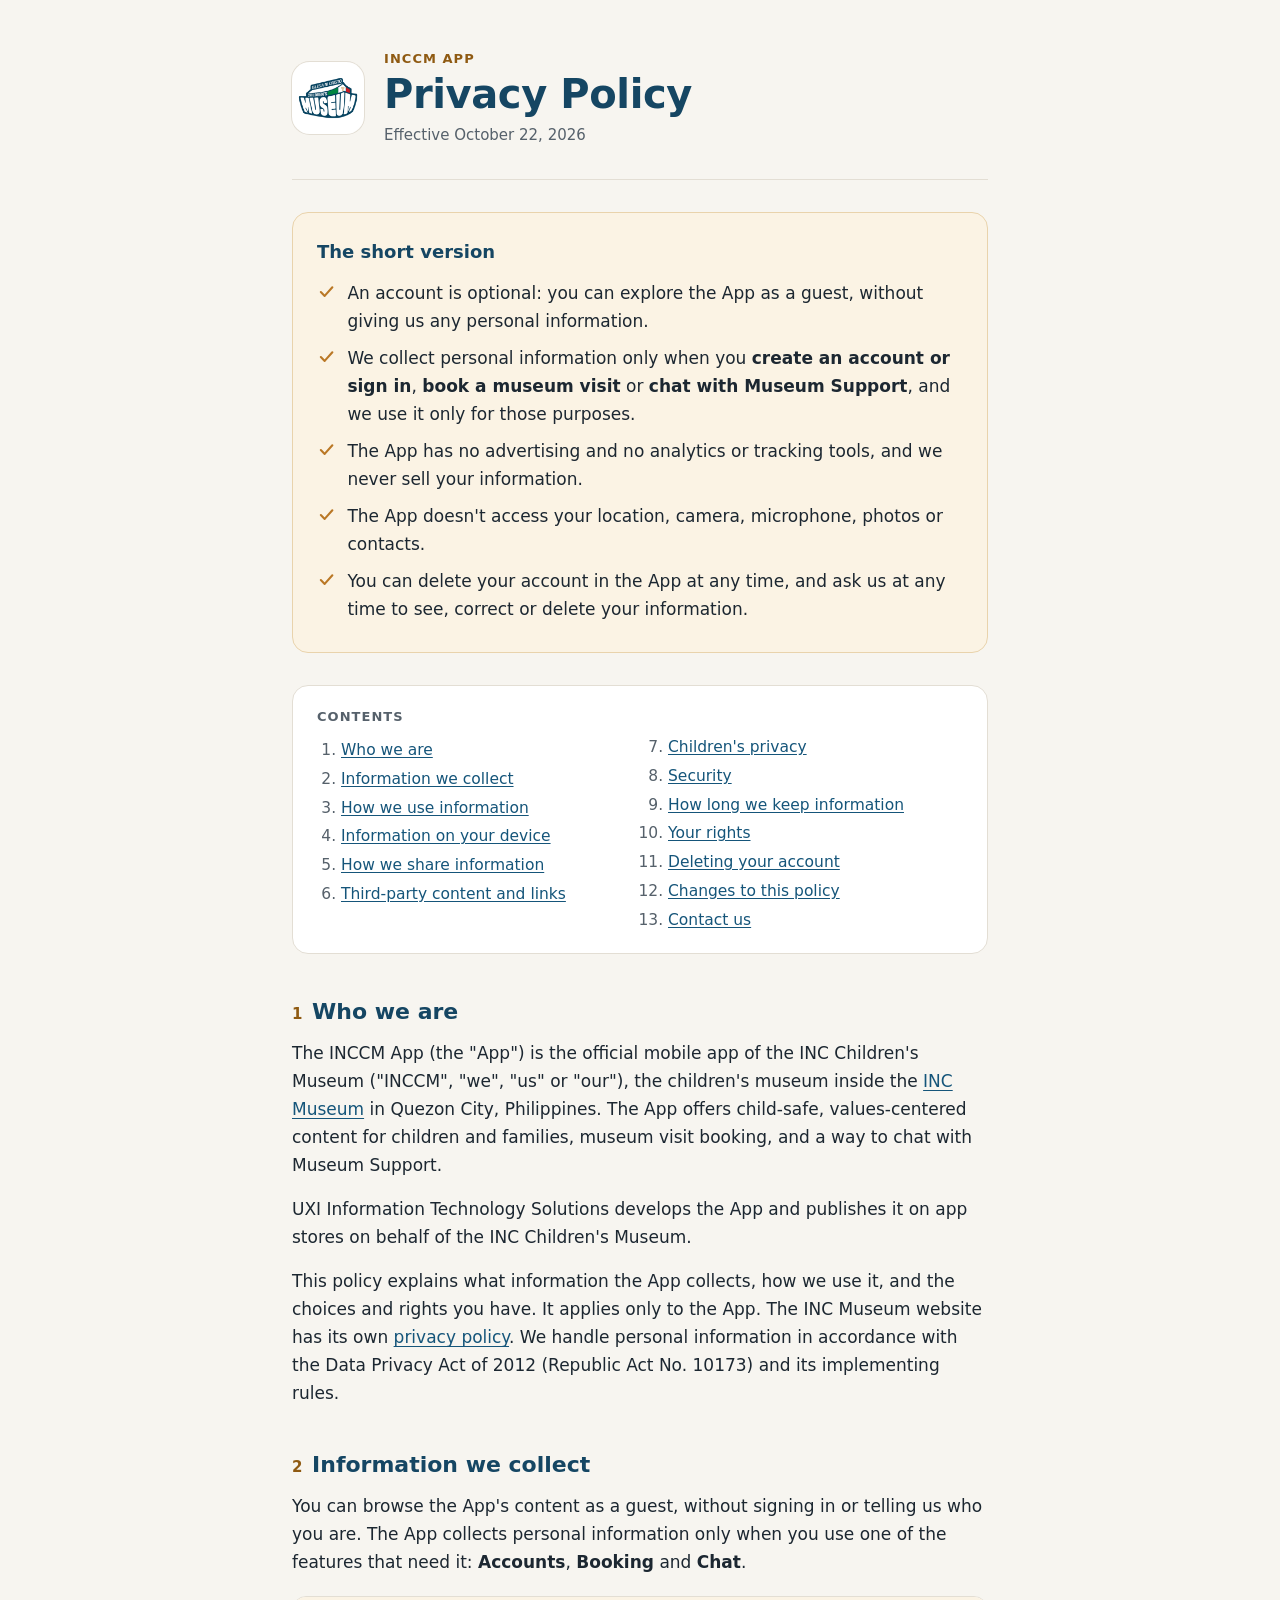
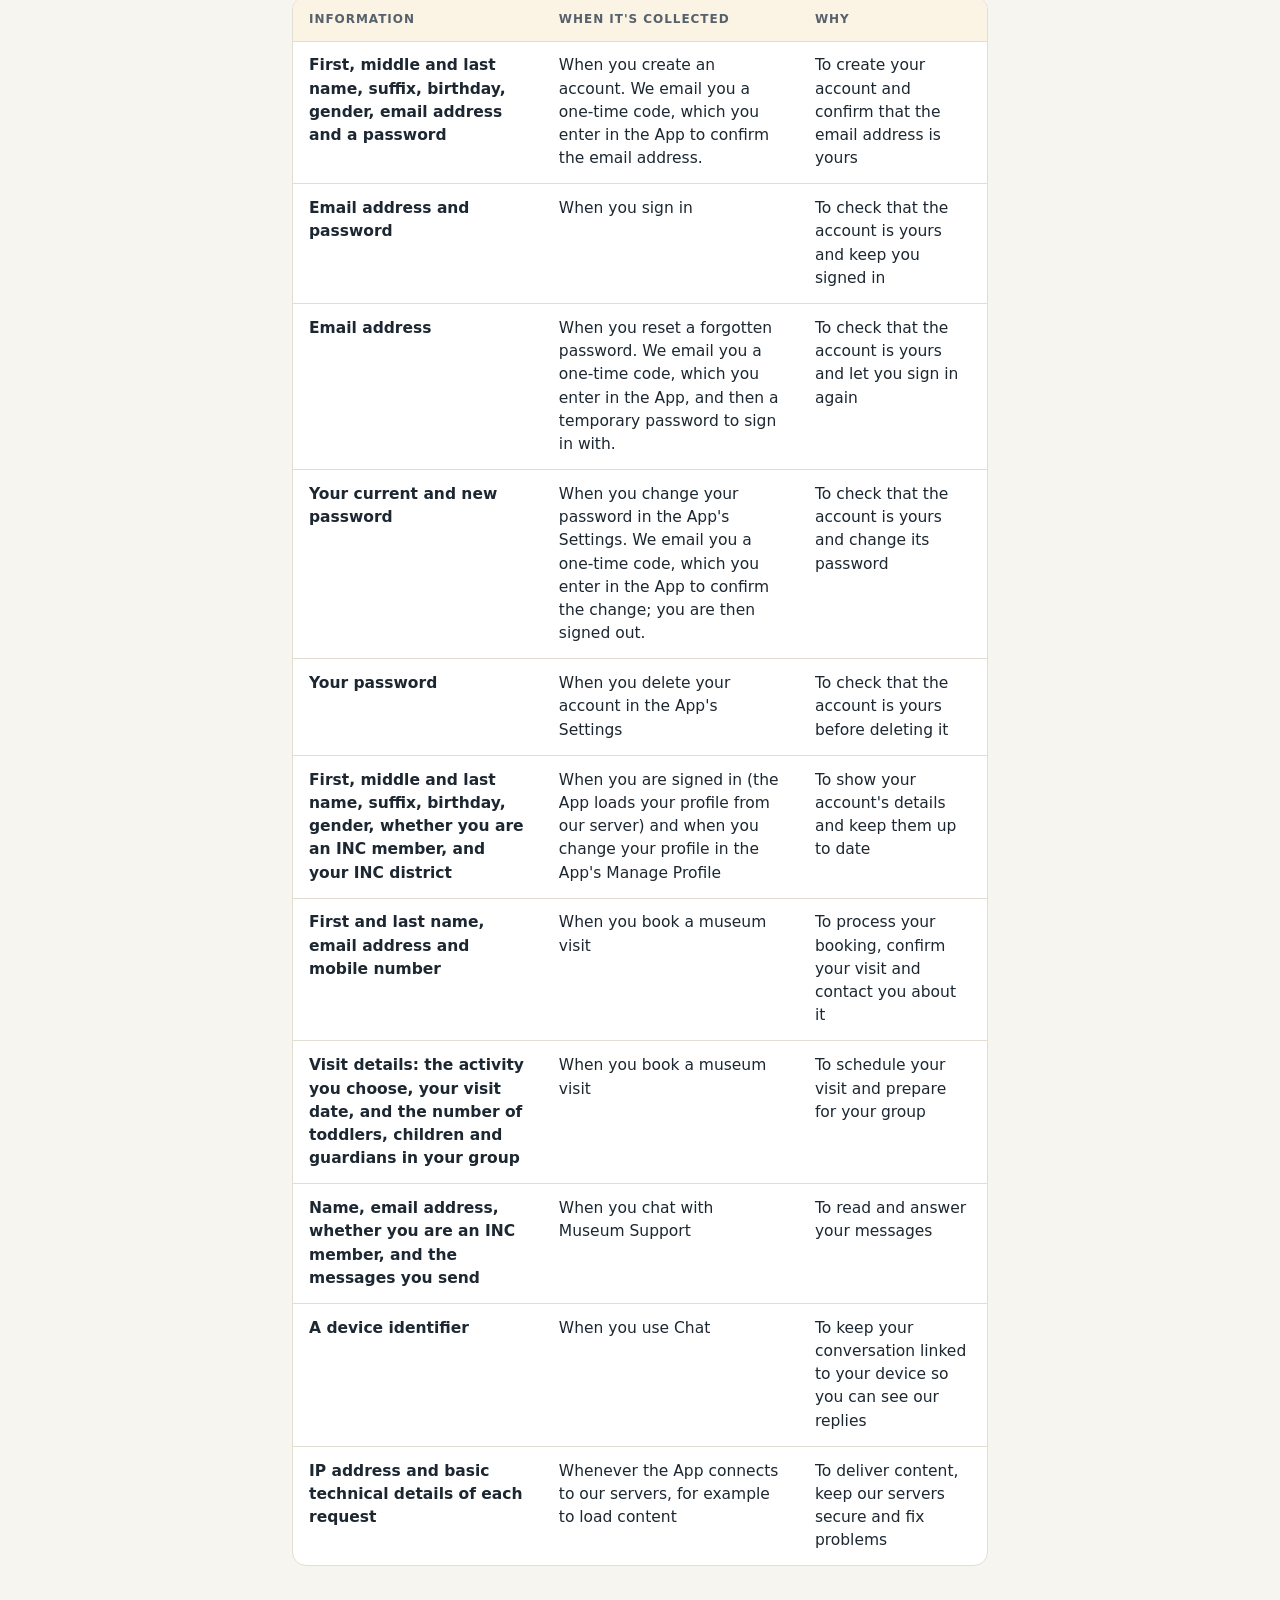
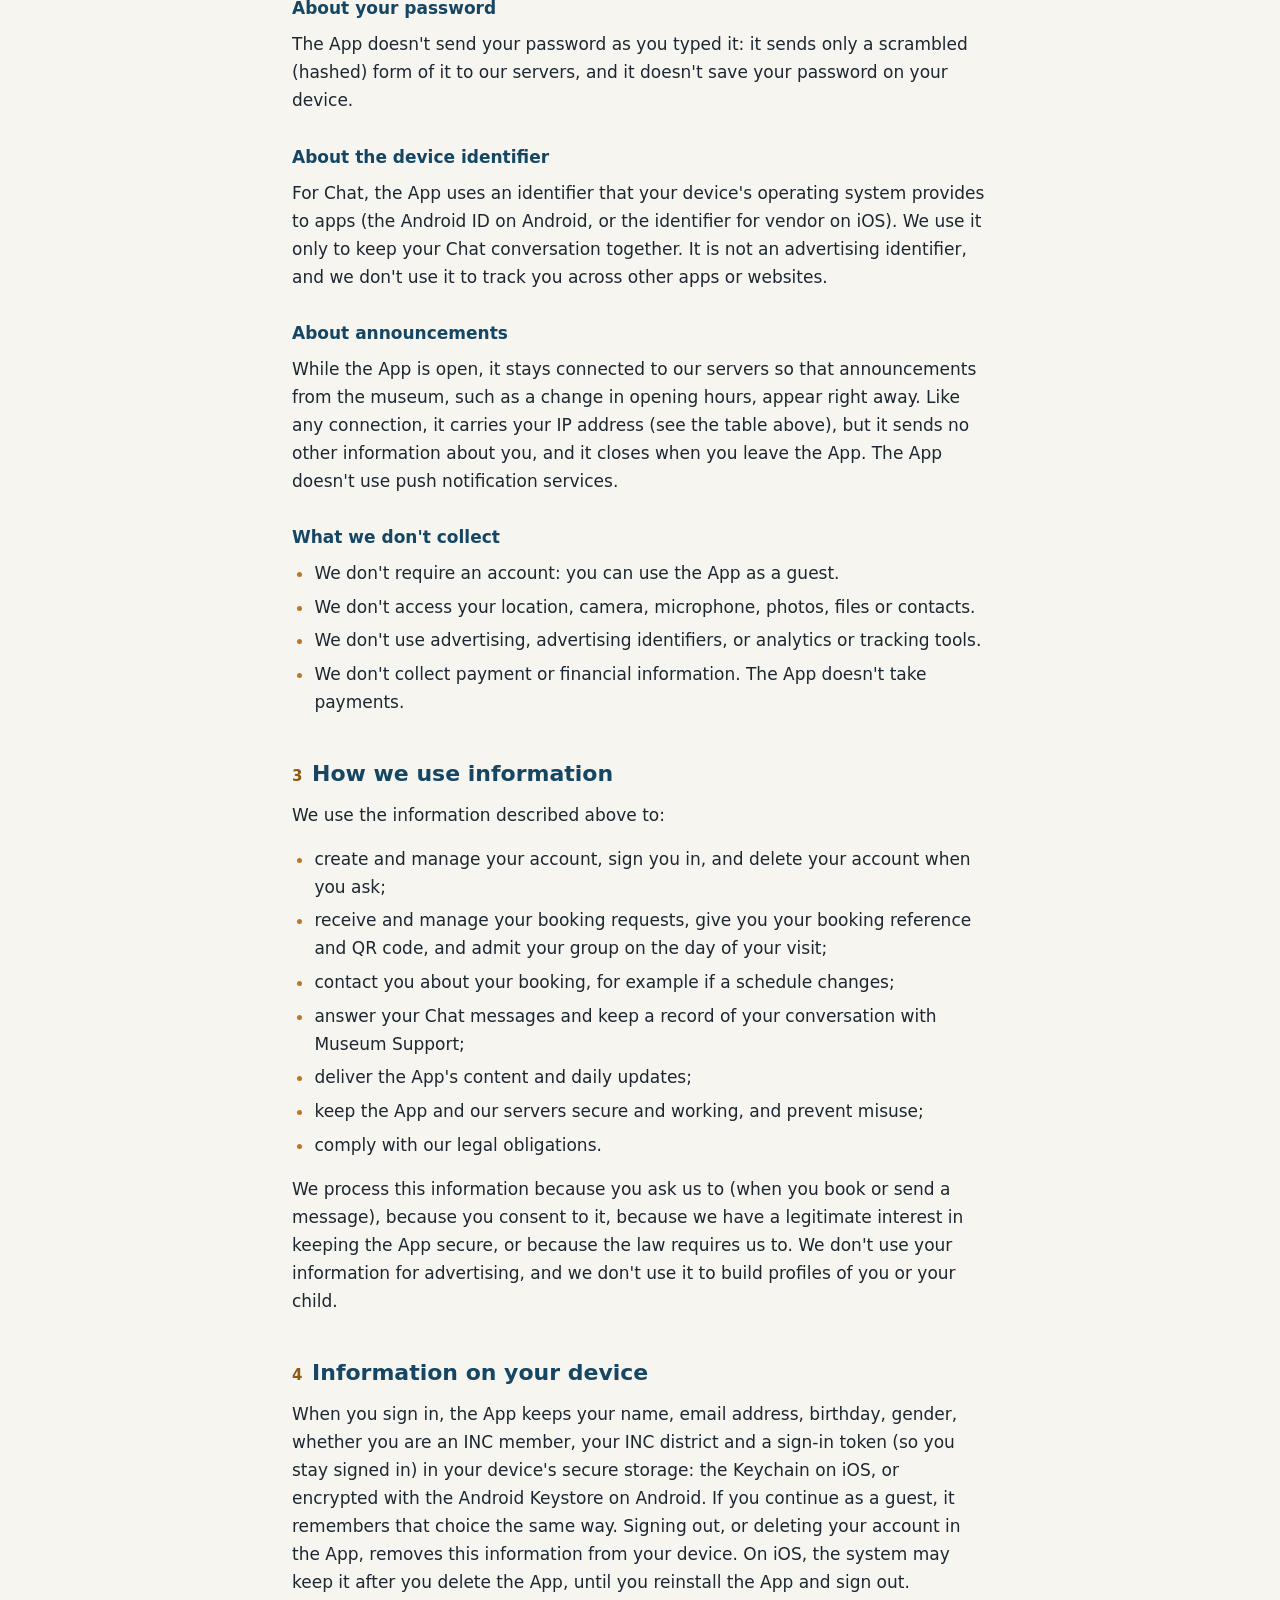
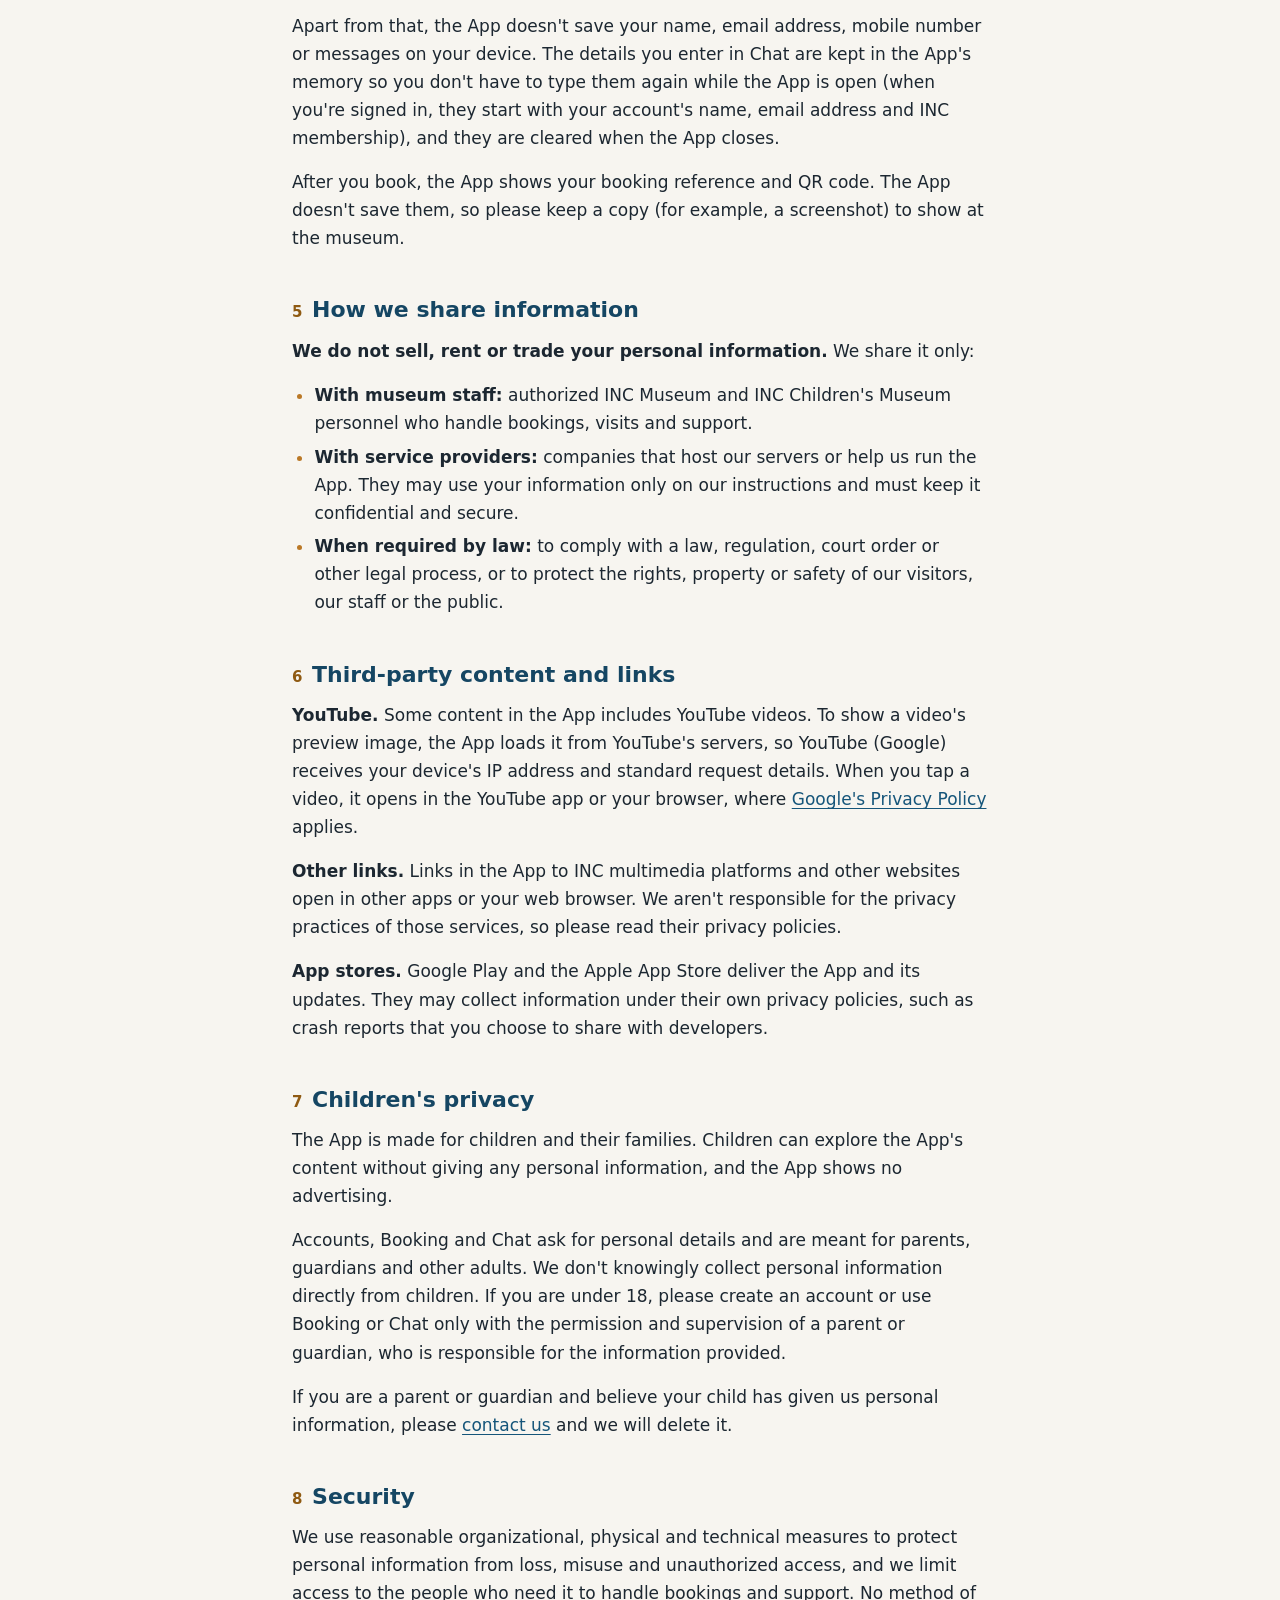
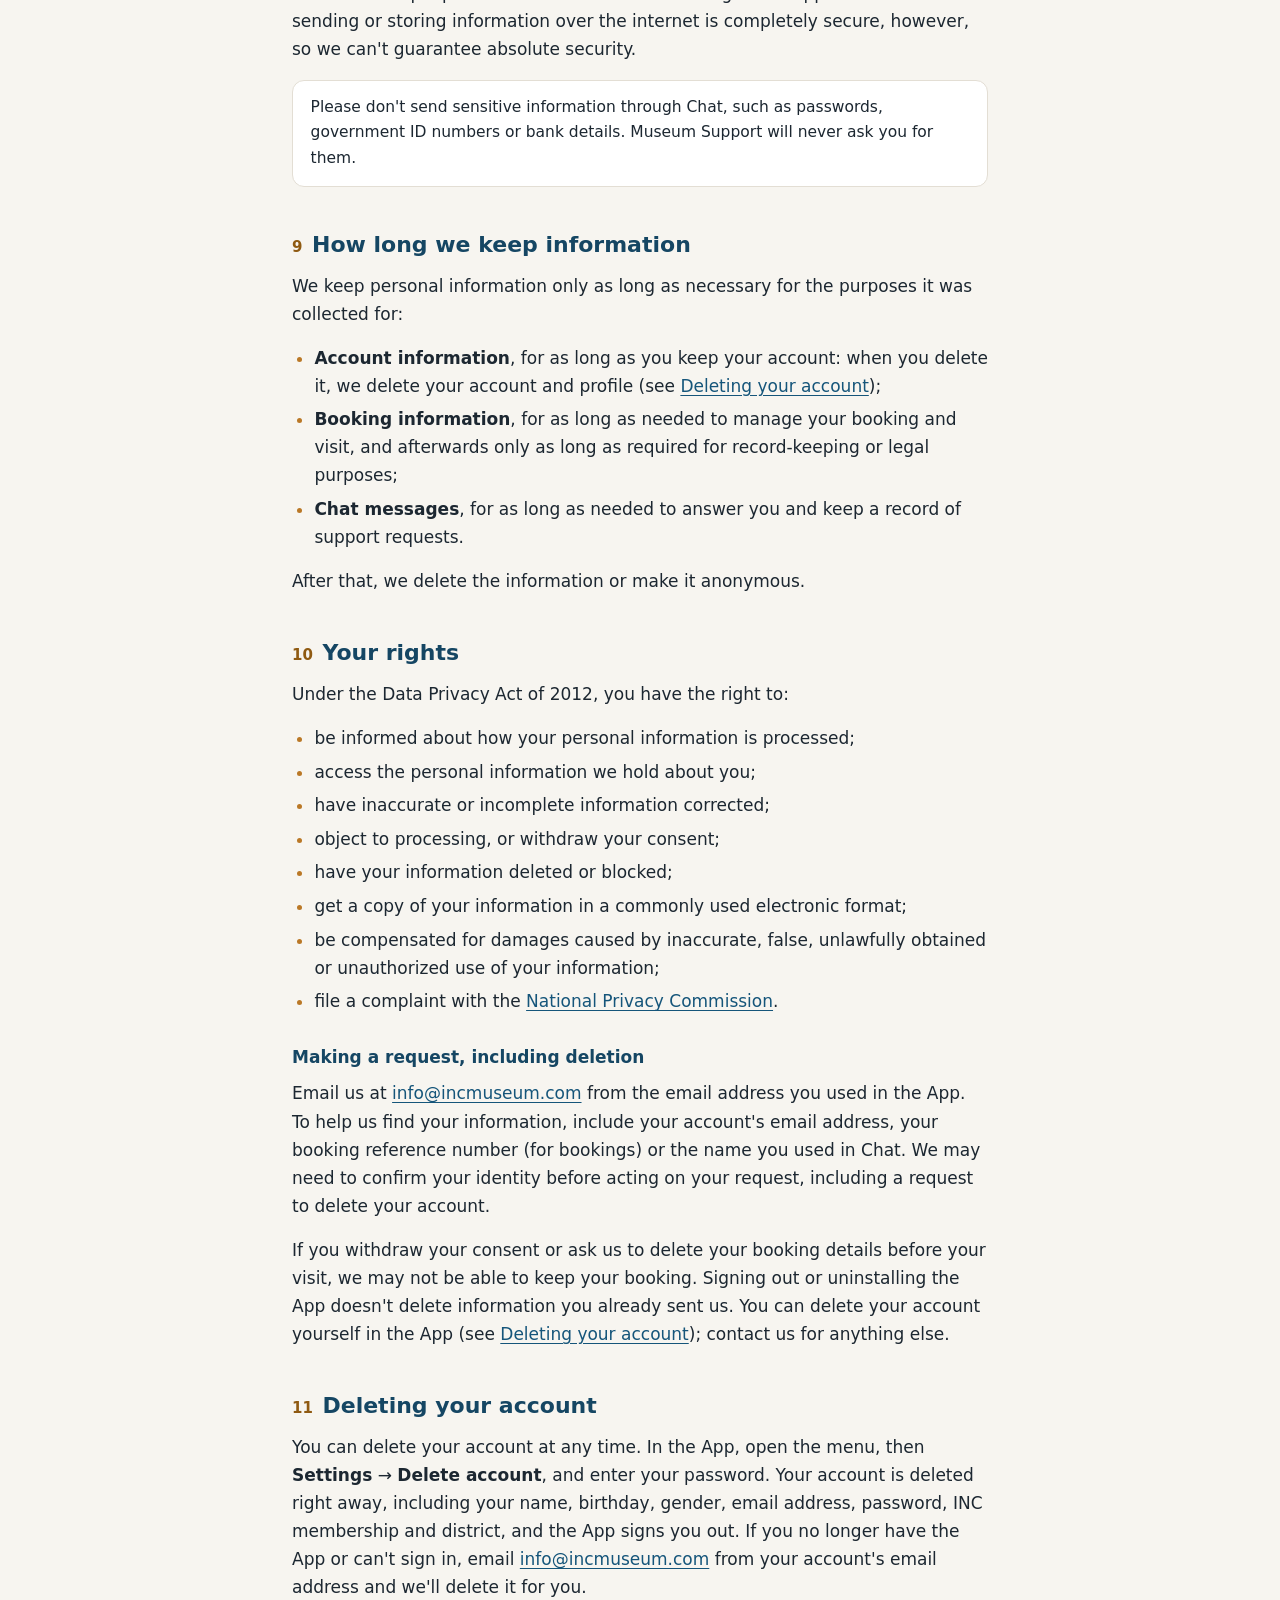
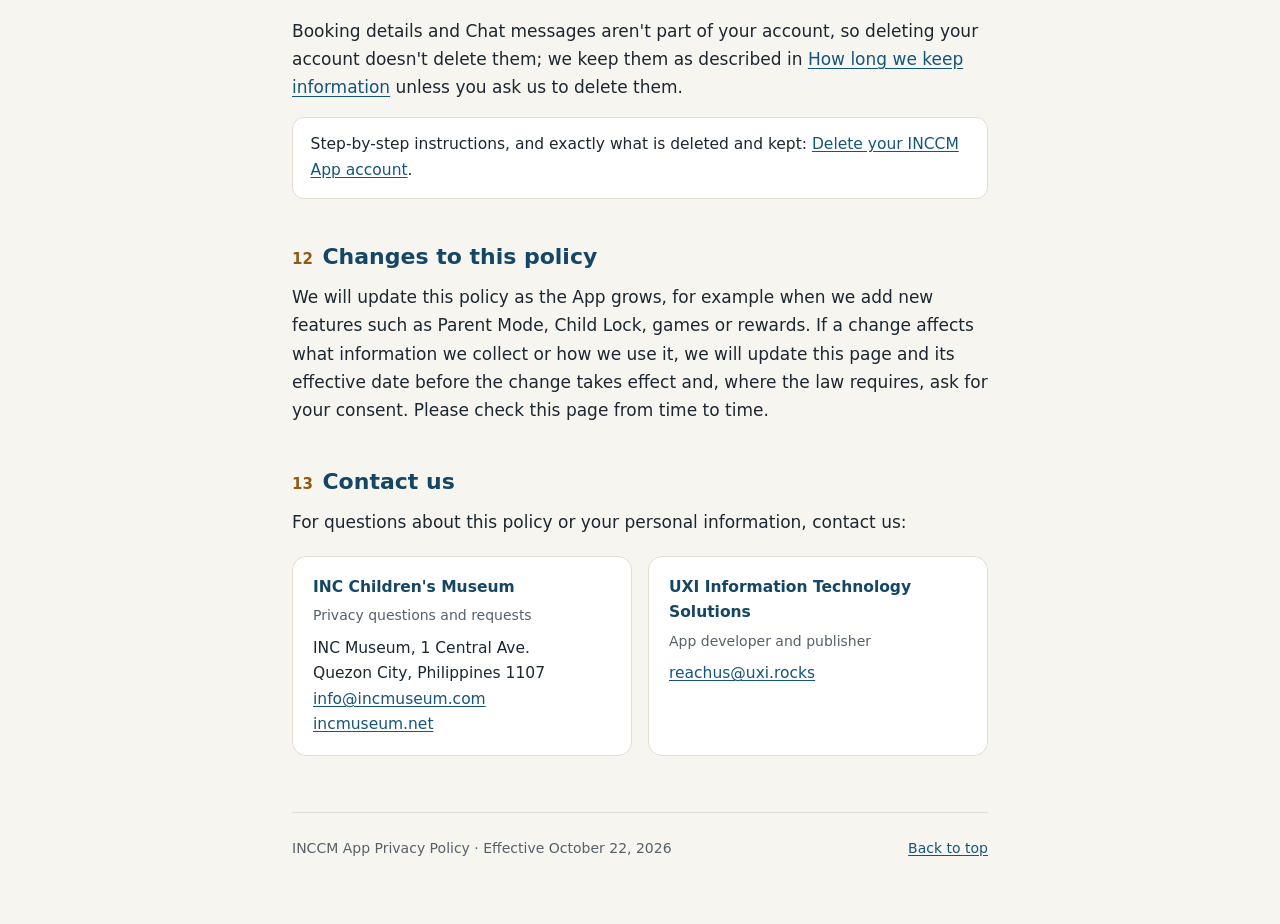
==== commit 224182ef: "How to delete account page" ====
--- a/index.html
+++ b/index.html
@@ -21,429 +21,7 @@
     />
     <link rel="icon" type="image/png" href="assets/inccm-logo.png" />
     <link rel="apple-touch-icon" href="assets/apple-touch-icon.png" />
-    <style>
-      :root {
-        --bg: #f7f5f0;
-        --surface: #ffffff;
-        --text: #1c2731;
-        --muted: #56616b;
-        --border: #e3ded4;
-        --heading: #154663;
-        --link: #15557a;
-        --gold: #8f5a12;
-        --gold-tint: #fbf3e4;
-        --gold-line: #e9d3ac;
-        --mark: #ba7826;
-      }
-
-      @media (prefers-color-scheme: dark) {
-        :root {
-          --bg: #0e151c;
-          --surface: #151f29;
-          --text: #e4e9ed;
-          --muted: #9eaab4;
-          --border: #263440;
-          --heading: #d3e6f3;
-          --link: #8fc4e6;
-          --gold: #e6ba6e;
-          --gold-tint: #1e1c17;
-          --gold-line: #4a3b22;
-          --mark: #e6ba6e;
-        }
-      }
-
-      *,
-      *::before,
-      *::after {
-        box-sizing: border-box;
-      }
-
-      html {
-        scroll-behavior: smooth;
-        -webkit-text-size-adjust: 100%;
-      }
-
-      @media (prefers-reduced-motion: reduce) {
-        html {
-          scroll-behavior: auto;
-        }
-      }
-
-      body {
-        margin: 0;
-        background: var(--bg);
-        color: var(--text);
-        font-family:
-          system-ui,
-          -apple-system,
-          "Segoe UI",
-          Roboto,
-          "Helvetica Neue",
-          Arial,
-          sans-serif;
-        font-size: 1.0625rem;
-        line-height: 1.65;
-      }
-
-      .page {
-        max-width: 46rem;
-        margin: 0 auto;
-        padding: 0 1.25rem 4rem;
-      }
-
-      a {
-        color: var(--link);
-        text-underline-offset: 0.15em;
-      }
-      a:hover {
-        text-decoration-thickness: 2px;
-      }
-      a:focus-visible {
-        outline: 2px solid var(--link);
-        outline-offset: 2px;
-        border-radius: 2px;
-      }
-
-      /* Masthead */
-
-      .masthead {
-        display: flex;
-        align-items: center;
-        gap: 1.25rem;
-        padding: 3rem 0 2rem;
-        border-bottom: 1px solid var(--border);
-      }
-
-      .masthead img {
-        flex: none;
-        width: 4.5rem;
-        height: 4.5rem;
-        border-radius: 1.1rem;
-        background: #ffffff;
-        box-shadow: 0 0 0 1px var(--border);
-      }
-
-      .eyebrow {
-        margin: 0;
-        color: var(--gold);
-        font-size: 0.8125rem;
-        font-weight: 700;
-        letter-spacing: 0.08em;
-        text-transform: uppercase;
-      }
-
-      h1 {
-        margin: 0.1rem 0 0.35rem;
-        color: var(--heading);
-        font-size: clamp(1.9rem, 6vw, 2.5rem);
-        line-height: 1.15;
-        letter-spacing: -0.01em;
-      }
-
-      .meta {
-        margin: 0;
-        color: var(--muted);
-        font-size: 0.9375rem;
-      }
-
-      /* Short version */
-
-      .glance {
-        margin: 2rem 0;
-        padding: 1.5rem 1.5rem 1.25rem;
-        background: var(--gold-tint);
-        border: 1px solid var(--gold-line);
-        border-radius: 1rem;
-      }
-
-      .glance h2 {
-        margin: 0 0 0.75rem;
-        font-size: 1.125rem;
-        color: var(--heading);
-      }
-
-      .checks {
-        list-style: none;
-        margin: 0;
-        padding: 0;
-      }
-
-      .checks li {
-        position: relative;
-        padding-left: 1.9rem;
-        margin: 0.55rem 0;
-      }
-
-      .checks svg {
-        position: absolute;
-        left: 0;
-        top: 0.2rem;
-        width: 1.2rem;
-        height: 1.2rem;
-        color: var(--mark);
-      }
-
-      /* Contents */
-
-      .toc {
-        margin: 0 0 1rem;
-        padding: 1.25rem 1.5rem;
-        background: var(--surface);
-        border: 1px solid var(--border);
-        border-radius: 1rem;
-      }
-
-      .toc h2 {
-        margin: 0 0 0.5rem;
-        font-size: 0.8125rem;
-        font-weight: 700;
-        letter-spacing: 0.08em;
-        text-transform: uppercase;
-        color: var(--muted);
-      }
-
-      .toc ol {
-        margin: 0;
-        padding-left: 1.5rem;
-        columns: 2;
-        column-gap: 2rem;
-        font-size: 0.9688rem;
-      }
-
-      .toc li {
-        break-inside: avoid;
-        margin: 0.2rem 0;
-      }
-      .toc li::marker {
-        color: var(--muted);
-      }
-
-      @media (max-width: 560px) {
-        .toc ol {
-          columns: 1;
-        }
-      }
-
-      /* Sections */
-
-      section {
-        scroll-margin-top: 1.5rem;
-      }
-
-      section > h2 {
-        display: flex;
-        align-items: baseline;
-        gap: 0.6rem;
-        margin: 2.75rem 0 0.75rem;
-        color: var(--heading);
-        font-size: 1.375rem;
-        line-height: 1.3;
-      }
-
-      section > h2 .num {
-        flex: none;
-        color: var(--gold);
-        font-size: 0.9375rem;
-        font-variant-numeric: tabular-nums;
-      }
-
-      h3 {
-        margin: 1.75rem 0 0.5rem;
-        color: var(--heading);
-        font-size: 1.0625rem;
-      }
-
-      p,
-      ul,
-      ol {
-        margin: 0 0 1rem;
-      }
-      ul {
-        padding-left: 1.4rem;
-      }
-      li {
-        margin: 0.35rem 0;
-      }
-      li::marker {
-        color: var(--mark);
-      }
-
-      .note {
-        padding: 0.9rem 1.1rem;
-        background: var(--surface);
-        border: 1px solid var(--border);
-        border-radius: 0.75rem;
-        font-size: 0.9688rem;
-      }
-
-      /* Data table */
-
-      .table-wrap {
-        margin: 1.25rem 0 1.5rem;
-      }
-
-      table {
-        width: 100%;
-        border-collapse: separate;
-        border-spacing: 0;
-        background: var(--surface);
-        border: 1px solid var(--border);
-        border-radius: 0.875rem;
-        overflow: hidden;
-        font-size: 0.9688rem;
-        line-height: 1.5;
-      }
-
-      th,
-      td {
-        padding: 0.8rem 1rem;
-        text-align: left;
-        vertical-align: top;
-        border-bottom: 1px solid var(--border);
-      }
-
-      tbody tr:last-child td {
-        border-bottom: 0;
-      }
-
-      thead th {
-        color: var(--muted);
-        font-size: 0.75rem;
-        font-weight: 700;
-        letter-spacing: 0.08em;
-        text-transform: uppercase;
-        background: var(--gold-tint);
-      }
-
-      td:first-child {
-        font-weight: 600;
-        width: 36%;
-      }
-
-      @media (max-width: 640px) {
-        table,
-        thead,
-        tbody,
-        tr,
-        th,
-        td {
-          display: block;
-        }
-        thead {
-          position: absolute;
-          width: 1px;
-          height: 1px;
-          overflow: hidden;
-          clip: rect(0 0 0 0);
-        }
-        tr {
-          padding: 0.9rem 1rem;
-          border-bottom: 1px solid var(--border);
-        }
-        tbody tr:last-child {
-          border-bottom: 0;
-        }
-        td {
-          width: auto !important;
-          padding: 0.15rem 0;
-          border: 0;
-        }
-        td + td {
-          margin-top: 0.5rem;
-        }
-        td + td::before {
-          content: attr(data-label);
-          display: block;
-          color: var(--muted);
-          font-size: 0.75rem;
-          font-weight: 700;
-          letter-spacing: 0.08em;
-          text-transform: uppercase;
-        }
-      }
-
-      /* Contact */
-
-      .contact {
-        display: grid;
-        grid-template-columns: repeat(auto-fit, minmax(16rem, 1fr));
-        gap: 1rem;
-        margin: 1.25rem 0;
-      }
-
-      .contact address {
-        padding: 1.1rem 1.25rem;
-        background: var(--surface);
-        border: 1px solid var(--border);
-        border-radius: 0.875rem;
-        font-style: normal;
-        font-size: 0.9688rem;
-      }
-
-      .contact strong {
-        display: block;
-        color: var(--heading);
-        margin-bottom: 0.25rem;
-      }
-      .contact .role {
-        display: block;
-        color: var(--muted);
-        font-size: 0.875rem;
-        margin-bottom: 0.5rem;
-      }
-
-      footer {
-        margin-top: 3.5rem;
-        padding-top: 1.5rem;
-        border-top: 1px solid var(--border);
-        color: var(--muted);
-        font-size: 0.875rem;
-        display: flex;
-        flex-wrap: wrap;
-        justify-content: space-between;
-        gap: 0.5rem 1.5rem;
-      }
-
-      @media (max-width: 480px) {
-        body {
-          font-size: 1rem;
-        }
-        .masthead {
-          padding-top: 2rem;
-          gap: 1rem;
-        }
-        .masthead img {
-          width: 3.75rem;
-          height: 3.75rem;
-          border-radius: 0.9rem;
-        }
-        .glance,
-        .toc {
-          padding: 1.15rem 1.1rem;
-        }
-      }
-
-      @media print {
-        :root {
-          --bg: #ffffff;
-          --surface: #ffffff;
-          --gold-tint: #ffffff;
-        }
-        .toc,
-        footer a {
-          display: none;
-        }
-        section {
-          break-inside: auto;
-        }
-        section > h2 {
-          break-after: avoid;
-        }
-        a {
-          color: inherit;
-        }
-      }
-    </style>
+    <link rel="stylesheet" href="assets/site.css" />
   </head>
   <body>
     <div class="page">
@@ -541,8 +119,8 @@
             >
               <path d="M4 10.5l4 4 8-9" />
             </svg>
-            You can ask us at any time to see, correct or delete your
-            information.
+            You can delete your account in the App at any time, and ask us at
+            any time to see, correct or delete your information.
           </li>
         </ul>
       </aside>
@@ -560,6 +138,7 @@
           <li><a href="#security">Security</a></li>
           <li><a href="#retention">How long we keep information</a></li>
           <li><a href="#your-rights">Your rights</a></li>
+          <li><a href="#delete-account">Deleting your account</a></li>
           <li><a href="#changes">Changes to this policy</a></li>
           <li><a href="#contact">Contact us</a></li>
         </ol>
@@ -654,6 +233,15 @@
                   </td>
                 </tr>
                 <tr>
+                  <td>Your password</td>
+                  <td data-label="When it's collected">
+                    When you delete your account in the App's Settings
+                  </td>
+                  <td data-label="Why">
+                    To check that the account is yours before deleting it
+                  </td>
+                </tr>
+                <tr>
                   <td>
                     First, middle and last name, suffix, birthday, gender,
                     whether you are an INC member, and your INC district
@@ -773,7 +361,10 @@
           <h2><span class="num">3</span>How we use information</h2>
           <p>We use the information described above to:</p>
           <ul>
-            <li>create and manage your account, and sign you in;</li>
+            <li>
+              create and manage your account, sign you in, and delete your
+              account when you ask;
+            </li>
             <li>
               receive and manage your booking requests, give you your booking
               reference and QR code, and admit your group on the day of your
@@ -810,9 +401,9 @@
             sign-in token (so you stay signed in) in your device's secure
             storage: the Keychain on iOS, or encrypted with the Android Keystore
             on Android. If you continue as a guest, it remembers that choice the
-            same way. Signing out removes this information from your device. On
-            iOS, the system may keep it after you delete the App, until you
-            reinstall the App and sign out.
+            same way. Signing out, or deleting your account in the App, removes
+            this information from your device. On iOS, the system may keep it
+            after you delete the App, until you reinstall the App and sign out.
           </p>
           <p>
             Apart from that, the App doesn't save your name, email address,
@@ -932,7 +523,8 @@
           <ul>
             <li>
               <strong>Account information</strong>, for as long as you keep your
-              account, unless you ask us to delete it sooner;
+              account: when you delete it, we delete your account and profile
+              (see <a href="#delete-account">Deleting your account</a>);
             </li>
             <li>
               <strong>Booking information</strong>, for as long as needed to
@@ -988,13 +580,41 @@
             If you withdraw your consent or ask us to delete your booking
             details before your visit, we may not be able to keep your booking.
             Signing out or uninstalling the App doesn't delete information you
-            already sent us, including your account, so please contact us for
-            that.
+            already sent us. You can delete your account yourself in the App
+            (see <a href="#delete-account">Deleting your account</a>); contact
+            us for anything else.
+          </p>
+        </section>
+
+        <section id="delete-account">
+          <h2><span class="num">11</span>Deleting your account</h2>
+          <p>
+            You can delete your account at any time. In the App, open the menu,
+            then <strong>Settings</strong> → <strong>Delete account</strong>,
+            and enter your password. Your account is deleted right away,
+            including your name, birthday, gender, email address, password,
+            INC membership and district, and the App signs you out. If you no
+            longer have the App or can't sign in, email
+            <a
+              href="mailto:info@incmuseum.com?subject=Delete%20my%20INCCM%20App%20account"
+              >info@incmuseum.com</a
+            >
+            from your account's email address and we'll delete it for you.
+          </p>
+          <p>
+            Booking details and Chat messages aren't part of your account, so
+            deleting your account doesn't delete them; we keep them as described
+            in <a href="#retention">How long we keep information</a> unless you
+            ask us to delete them.
+          </p>
+          <p class="note">
+            Step-by-step instructions, and exactly what is deleted and kept:
+            <a href="delete-account/">Delete your INCCM App account</a>.
           </p>
         </section>
 
         <section id="changes">
-          <h2><span class="num">11</span>Changes to this policy</h2>
+          <h2><span class="num">12</span>Changes to this policy</h2>
           <p>
             We will update this policy as the App grows, for example when we add
             new features such as Parent Mode, Child Lock, games or rewards. If a
@@ -1006,7 +626,7 @@
         </section>
 
         <section id="contact">
-          <h2><span class="num">12</span>Contact us</h2>
+          <h2><span class="num">13</span>Contact us</h2>
           <p>
             For questions about this policy or your personal information,
             contact us:
--- a/assets/site.css
+++ b/assets/site.css
@@ -0,0 +1,468 @@
+/* Shared by every page of the INCCM App privacy site. */
+
+:root {
+  --bg: #f7f5f0;
+  --surface: #ffffff;
+  --text: #1c2731;
+  --muted: #56616b;
+  --border: #e3ded4;
+  --heading: #154663;
+  --link: #15557a;
+  --gold: #8f5a12;
+  --gold-tint: #fbf3e4;
+  --gold-line: #e9d3ac;
+  --mark: #ba7826;
+}
+
+@media (prefers-color-scheme: dark) {
+  :root {
+    --bg: #0e151c;
+    --surface: #151f29;
+    --text: #e4e9ed;
+    --muted: #9eaab4;
+    --border: #263440;
+    --heading: #d3e6f3;
+    --link: #8fc4e6;
+    --gold: #e6ba6e;
+    --gold-tint: #1e1c17;
+    --gold-line: #4a3b22;
+    --mark: #e6ba6e;
+  }
+}
+
+*,
+*::before,
+*::after {
+  box-sizing: border-box;
+}
+
+html {
+  scroll-behavior: smooth;
+  -webkit-text-size-adjust: 100%;
+}
+
+@media (prefers-reduced-motion: reduce) {
+  html {
+    scroll-behavior: auto;
+  }
+}
+
+body {
+  margin: 0;
+  background: var(--bg);
+  color: var(--text);
+  font-family:
+    system-ui,
+    -apple-system,
+    "Segoe UI",
+    Roboto,
+    "Helvetica Neue",
+    Arial,
+    sans-serif;
+  font-size: 1.0625rem;
+  line-height: 1.65;
+}
+
+.page {
+  max-width: 46rem;
+  margin: 0 auto;
+  padding: 0 1.25rem 4rem;
+}
+
+a {
+  color: var(--link);
+  text-underline-offset: 0.15em;
+}
+a:hover {
+  text-decoration-thickness: 2px;
+}
+a:focus-visible {
+  outline: 2px solid var(--link);
+  outline-offset: 2px;
+  border-radius: 2px;
+}
+
+/* Masthead */
+
+.masthead {
+  display: flex;
+  align-items: center;
+  gap: 1.25rem;
+  padding: 3rem 0 2rem;
+  border-bottom: 1px solid var(--border);
+}
+
+.masthead img {
+  flex: none;
+  width: 4.5rem;
+  height: 4.5rem;
+  border-radius: 1.1rem;
+  background: #ffffff;
+  box-shadow: 0 0 0 1px var(--border);
+}
+
+.eyebrow {
+  margin: 0;
+  color: var(--gold);
+  font-size: 0.8125rem;
+  font-weight: 700;
+  letter-spacing: 0.08em;
+  text-transform: uppercase;
+}
+
+h1 {
+  margin: 0.1rem 0 0.35rem;
+  color: var(--heading);
+  font-size: clamp(1.9rem, 6vw, 2.5rem);
+  line-height: 1.15;
+  letter-spacing: -0.01em;
+}
+
+.meta {
+  margin: 0;
+  color: var(--muted);
+  font-size: 0.9375rem;
+}
+
+/* Short version */
+
+.glance {
+  margin: 2rem 0;
+  padding: 1.5rem 1.5rem 1.25rem;
+  background: var(--gold-tint);
+  border: 1px solid var(--gold-line);
+  border-radius: 1rem;
+}
+
+.glance h2 {
+  margin: 0 0 0.75rem;
+  font-size: 1.125rem;
+  color: var(--heading);
+}
+
+.glance > :last-child {
+  margin-bottom: 0;
+}
+
+.checks {
+  list-style: none;
+  margin: 0;
+  padding: 0;
+}
+
+.checks li {
+  position: relative;
+  padding-left: 1.9rem;
+  margin: 0.55rem 0;
+}
+
+.checks svg {
+  position: absolute;
+  left: 0;
+  top: 0.2rem;
+  width: 1.2rem;
+  height: 1.2rem;
+  color: var(--mark);
+}
+
+/* Contents */
+
+.toc {
+  margin: 0 0 1rem;
+  padding: 1.25rem 1.5rem;
+  background: var(--surface);
+  border: 1px solid var(--border);
+  border-radius: 1rem;
+}
+
+.toc h2 {
+  margin: 0 0 0.5rem;
+  font-size: 0.8125rem;
+  font-weight: 700;
+  letter-spacing: 0.08em;
+  text-transform: uppercase;
+  color: var(--muted);
+}
+
+.toc ol {
+  margin: 0;
+  padding-left: 1.5rem;
+  columns: 2;
+  column-gap: 2rem;
+  font-size: 0.9688rem;
+}
+
+.toc li {
+  break-inside: avoid;
+  margin: 0.2rem 0;
+}
+.toc li::marker {
+  color: var(--muted);
+}
+
+@media (max-width: 560px) {
+  .toc ol {
+    columns: 1;
+  }
+}
+
+/* Sections */
+
+section {
+  scroll-margin-top: 1.5rem;
+}
+
+section > h2 {
+  display: flex;
+  align-items: baseline;
+  gap: 0.6rem;
+  margin: 2.75rem 0 0.75rem;
+  color: var(--heading);
+  font-size: 1.375rem;
+  line-height: 1.3;
+}
+
+section > h2 .num {
+  flex: none;
+  color: var(--gold);
+  font-size: 0.9375rem;
+  font-variant-numeric: tabular-nums;
+}
+
+h3 {
+  margin: 1.75rem 0 0.5rem;
+  color: var(--heading);
+  font-size: 1.0625rem;
+}
+
+p,
+ul,
+ol {
+  margin: 0 0 1rem;
+}
+ul {
+  padding-left: 1.4rem;
+}
+li {
+  margin: 0.35rem 0;
+}
+li::marker {
+  color: var(--mark);
+}
+
+.note {
+  padding: 0.9rem 1.1rem;
+  background: var(--surface);
+  border: 1px solid var(--border);
+  border-radius: 0.75rem;
+  font-size: 0.9688rem;
+}
+
+/* Numbered steps */
+
+.steps {
+  list-style: none;
+  counter-reset: step;
+  margin: 1.25rem 0 1.5rem;
+  padding: 0;
+}
+
+.steps li {
+  counter-increment: step;
+  position: relative;
+  margin: 0;
+  padding: 0.85rem 1rem 0.85rem 3.35rem;
+  background: var(--surface);
+  border: 1px solid var(--border);
+  border-radius: 0.875rem;
+}
+
+.steps li + li {
+  margin-top: 0.6rem;
+}
+
+.steps li::before {
+  content: counter(step);
+  position: absolute;
+  left: 1rem;
+  top: 0.85rem;
+  width: 1.65rem;
+  height: 1.65rem;
+  border: 1px solid var(--gold-line);
+  border-radius: 50%;
+  background: var(--gold-tint);
+  color: var(--gold);
+  font-size: 0.875rem;
+  font-weight: 700;
+  line-height: 1.55rem;
+  text-align: center;
+  font-variant-numeric: tabular-nums;
+}
+
+/* Data table */
+
+.table-wrap {
+  margin: 1.25rem 0 1.5rem;
+}
+
+table {
+  width: 100%;
+  border-collapse: separate;
+  border-spacing: 0;
+  background: var(--surface);
+  border: 1px solid var(--border);
+  border-radius: 0.875rem;
+  overflow: hidden;
+  font-size: 0.9688rem;
+  line-height: 1.5;
+}
+
+th,
+td {
+  padding: 0.8rem 1rem;
+  text-align: left;
+  vertical-align: top;
+  border-bottom: 1px solid var(--border);
+}
+
+tbody tr:last-child td {
+  border-bottom: 0;
+}
+
+thead th {
+  color: var(--muted);
+  font-size: 0.75rem;
+  font-weight: 700;
+  letter-spacing: 0.08em;
+  text-transform: uppercase;
+  background: var(--gold-tint);
+}
+
+td:first-child {
+  font-weight: 600;
+  width: 36%;
+}
+
+@media (max-width: 640px) {
+  table,
+  thead,
+  tbody,
+  tr,
+  th,
+  td {
+    display: block;
+  }
+  thead {
+    position: absolute;
+    width: 1px;
+    height: 1px;
+    overflow: hidden;
+    clip: rect(0 0 0 0);
+  }
+  tr {
+    padding: 0.9rem 1rem;
+    border-bottom: 1px solid var(--border);
+  }
+  tbody tr:last-child {
+    border-bottom: 0;
+  }
+  td {
+    width: auto !important;
+    padding: 0.15rem 0;
+    border: 0;
+  }
+  td + td {
+    margin-top: 0.5rem;
+  }
+  td + td::before {
+    content: attr(data-label);
+    display: block;
+    color: var(--muted);
+    font-size: 0.75rem;
+    font-weight: 700;
+    letter-spacing: 0.08em;
+    text-transform: uppercase;
+  }
+}
+
+/* Contact */
+
+.contact {
+  display: grid;
+  grid-template-columns: repeat(auto-fit, minmax(16rem, 1fr));
+  gap: 1rem;
+  margin: 1.25rem 0;
+}
+
+.contact address {
+  padding: 1.1rem 1.25rem;
+  background: var(--surface);
+  border: 1px solid var(--border);
+  border-radius: 0.875rem;
+  font-style: normal;
+  font-size: 0.9688rem;
+}
+
+.contact strong {
+  display: block;
+  color: var(--heading);
+  margin-bottom: 0.25rem;
+}
+.contact .role {
+  display: block;
+  color: var(--muted);
+  font-size: 0.875rem;
+  margin-bottom: 0.5rem;
+}
+
+footer {
+  margin-top: 3.5rem;
+  padding-top: 1.5rem;
+  border-top: 1px solid var(--border);
+  color: var(--muted);
+  font-size: 0.875rem;
+  display: flex;
+  flex-wrap: wrap;
+  justify-content: space-between;
+  gap: 0.5rem 1.5rem;
+}
+
+@media (max-width: 480px) {
+  body {
+    font-size: 1rem;
+  }
+  .masthead {
+    padding-top: 2rem;
+    gap: 1rem;
+  }
+  .masthead img {
+    width: 3.75rem;
+    height: 3.75rem;
+    border-radius: 0.9rem;
+  }
+  .glance,
+  .toc {
+    padding: 1.15rem 1.1rem;
+  }
+}
+
+@media print {
+  :root {
+    --bg: #ffffff;
+    --surface: #ffffff;
+    --gold-tint: #ffffff;
+  }
+  .toc,
+  footer a {
+    display: none;
+  }
+  section {
+    break-inside: auto;
+  }
+  section > h2 {
+    break-after: avoid;
+  }
+  a {
+    color: inherit;
+  }
+}
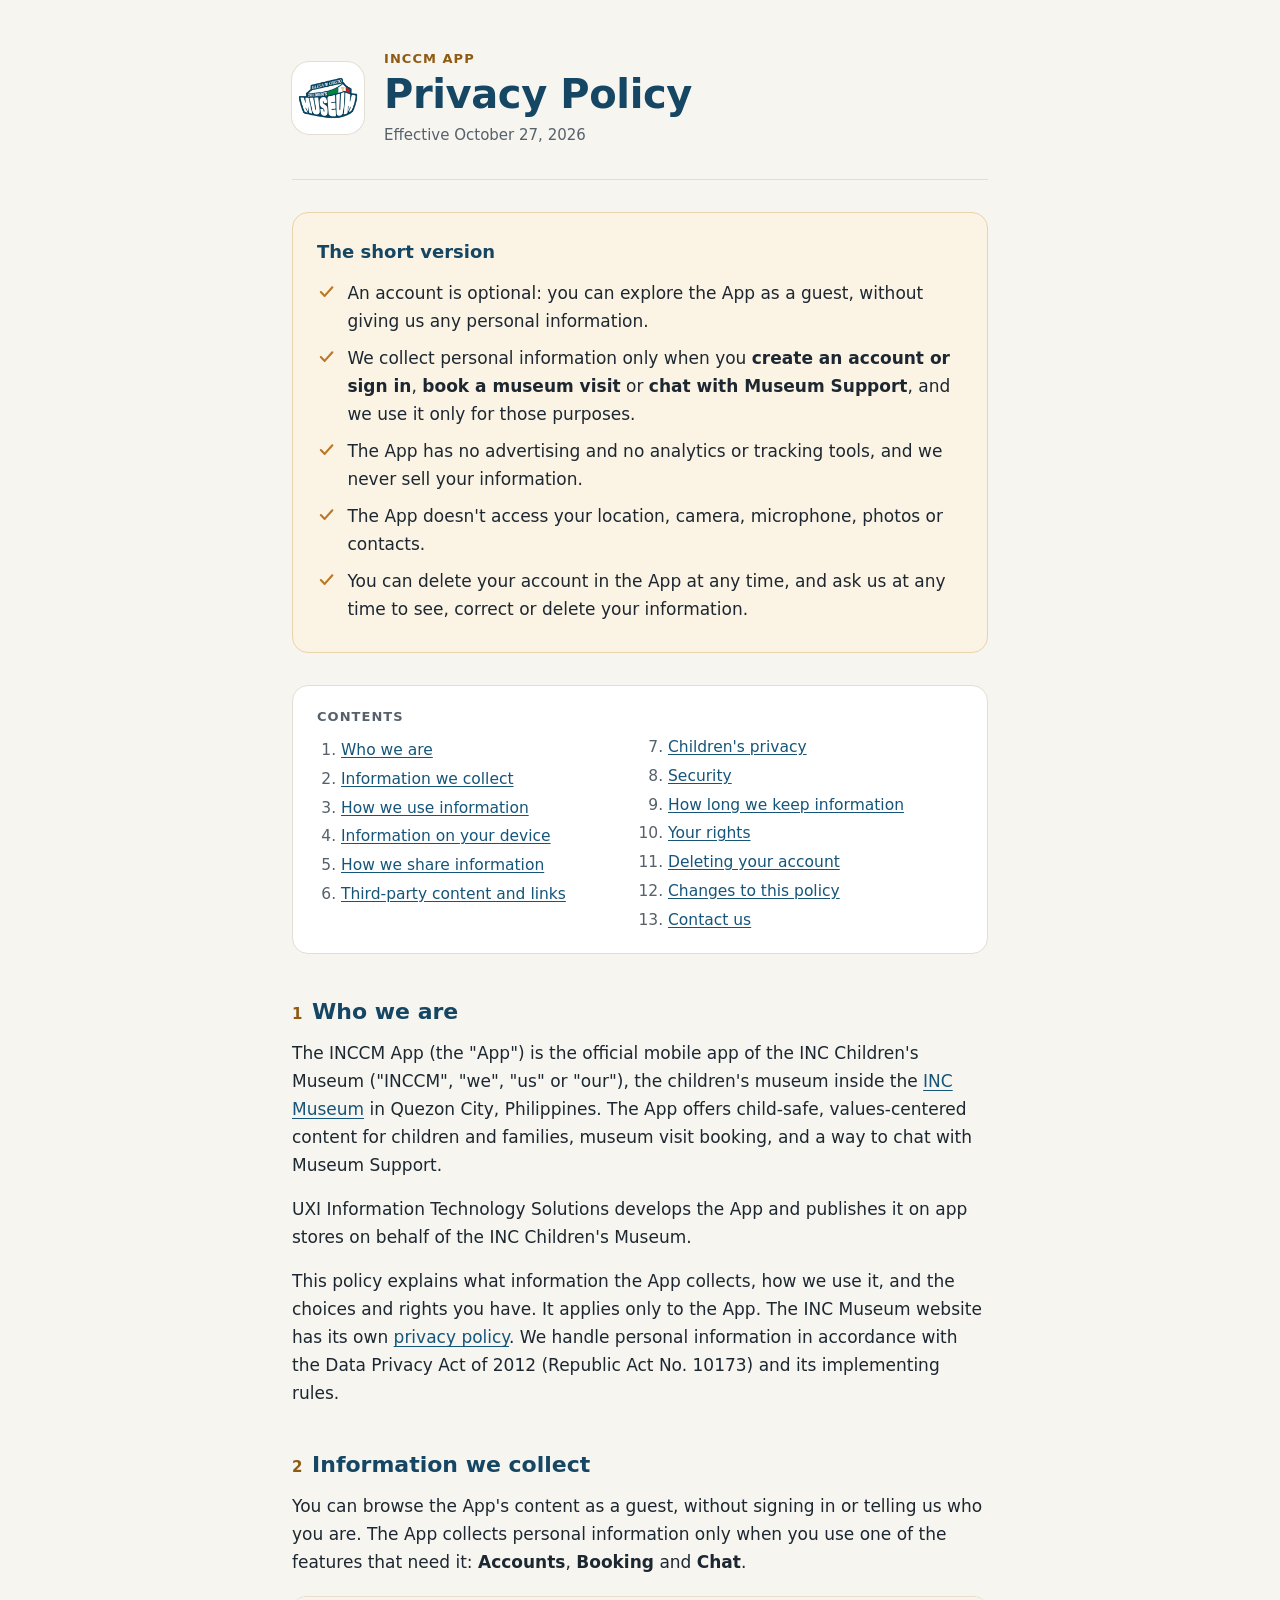
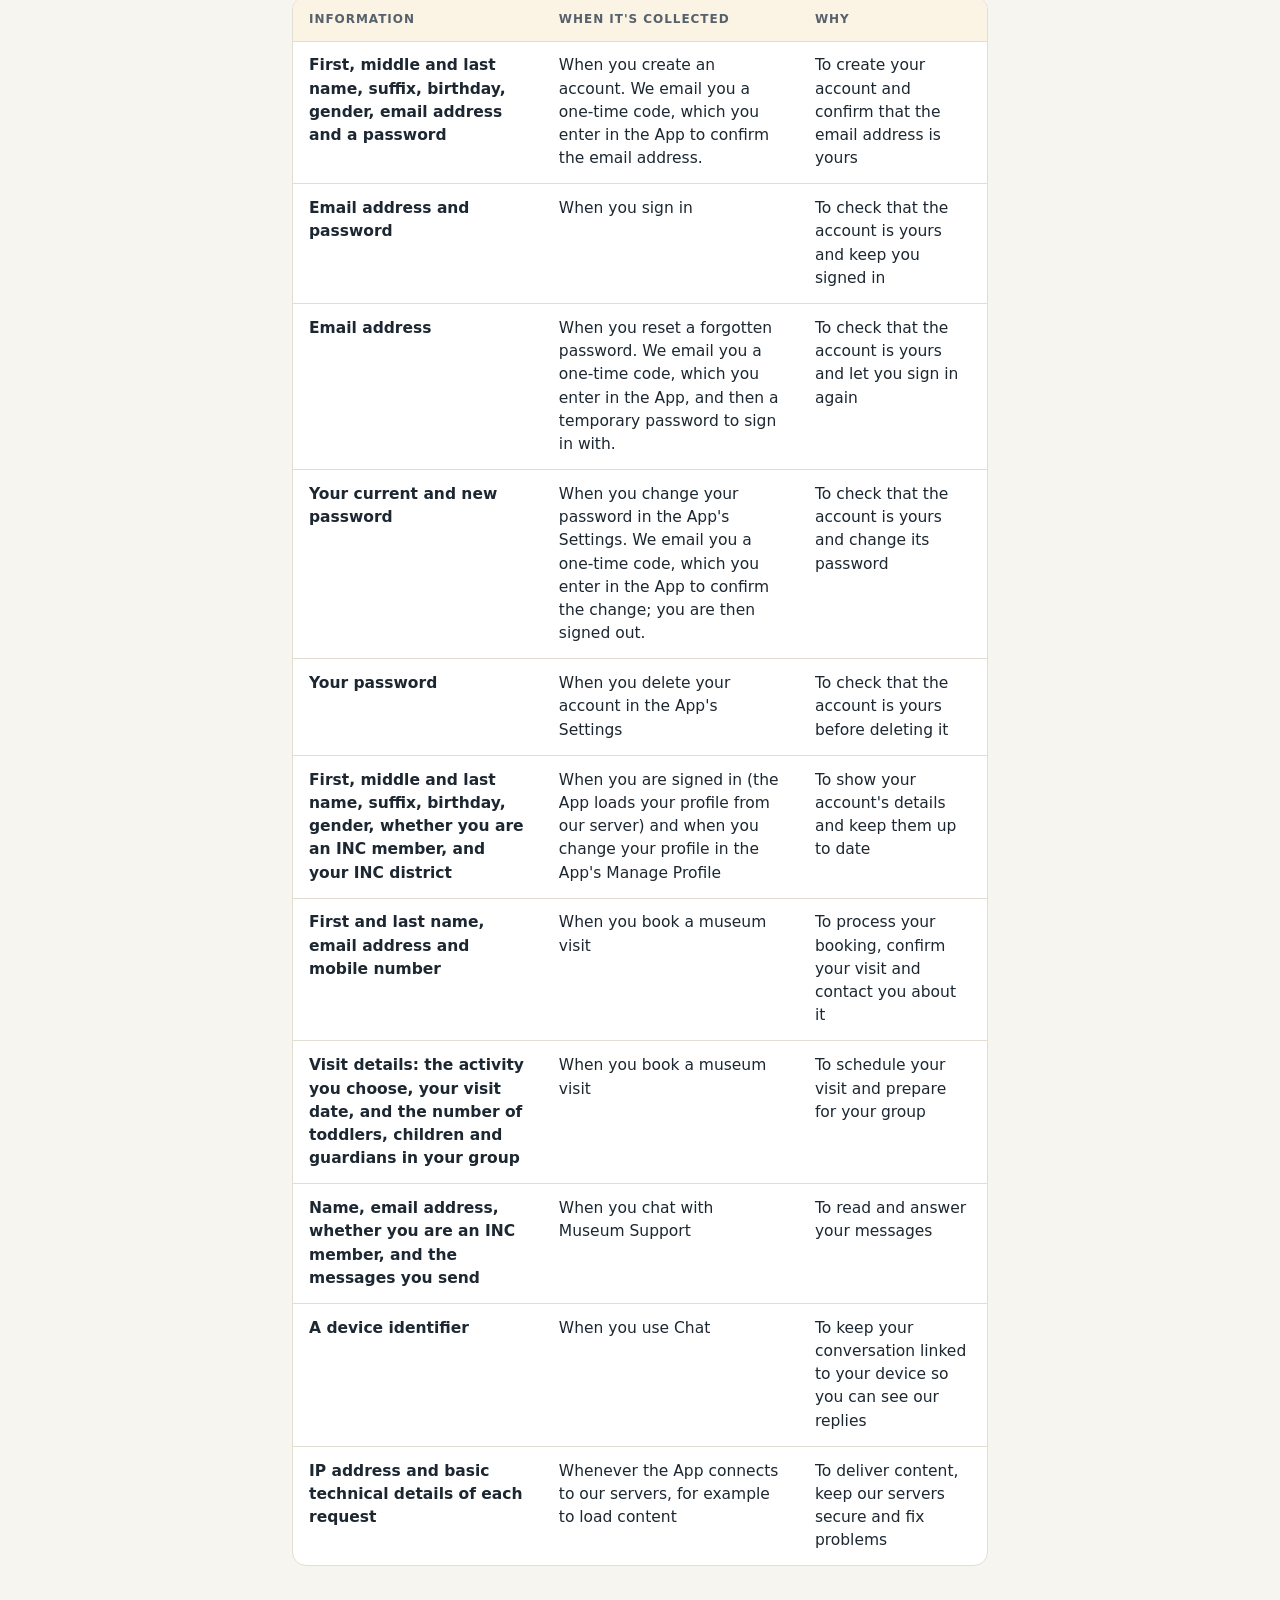
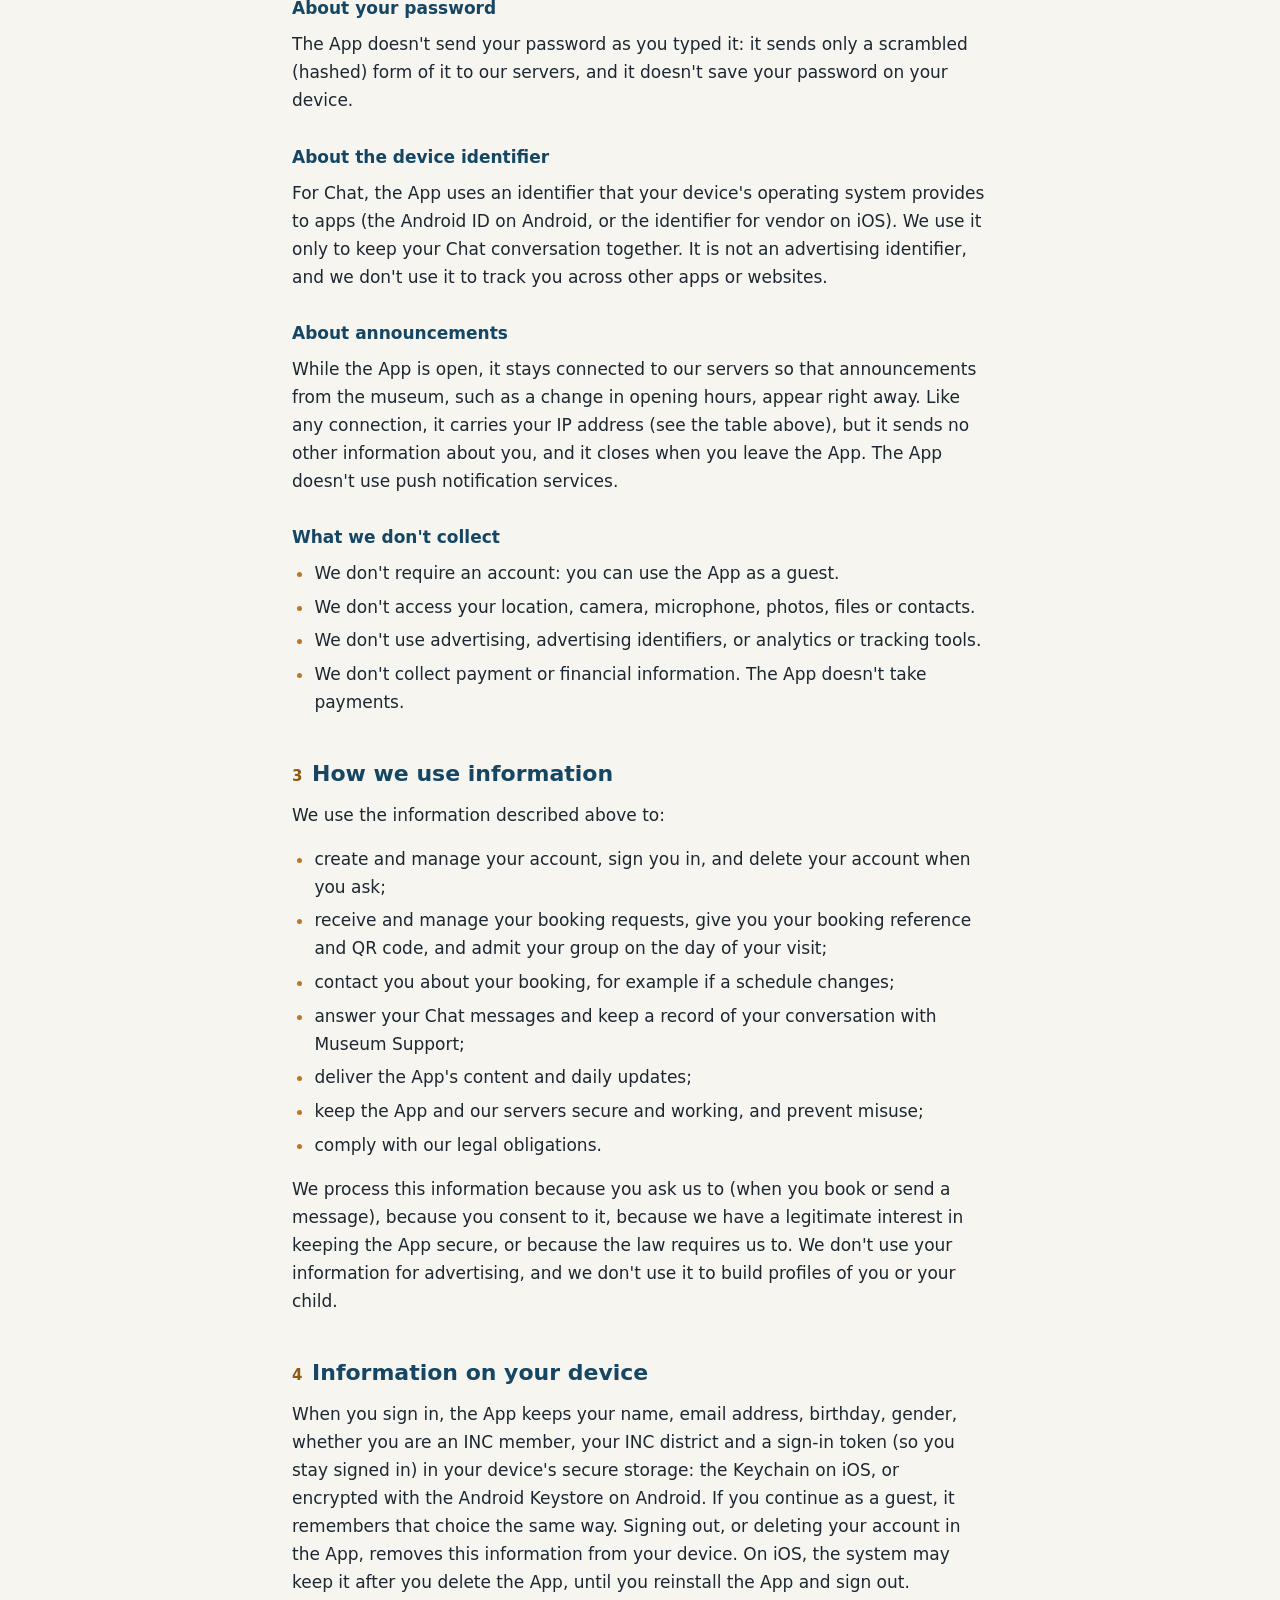
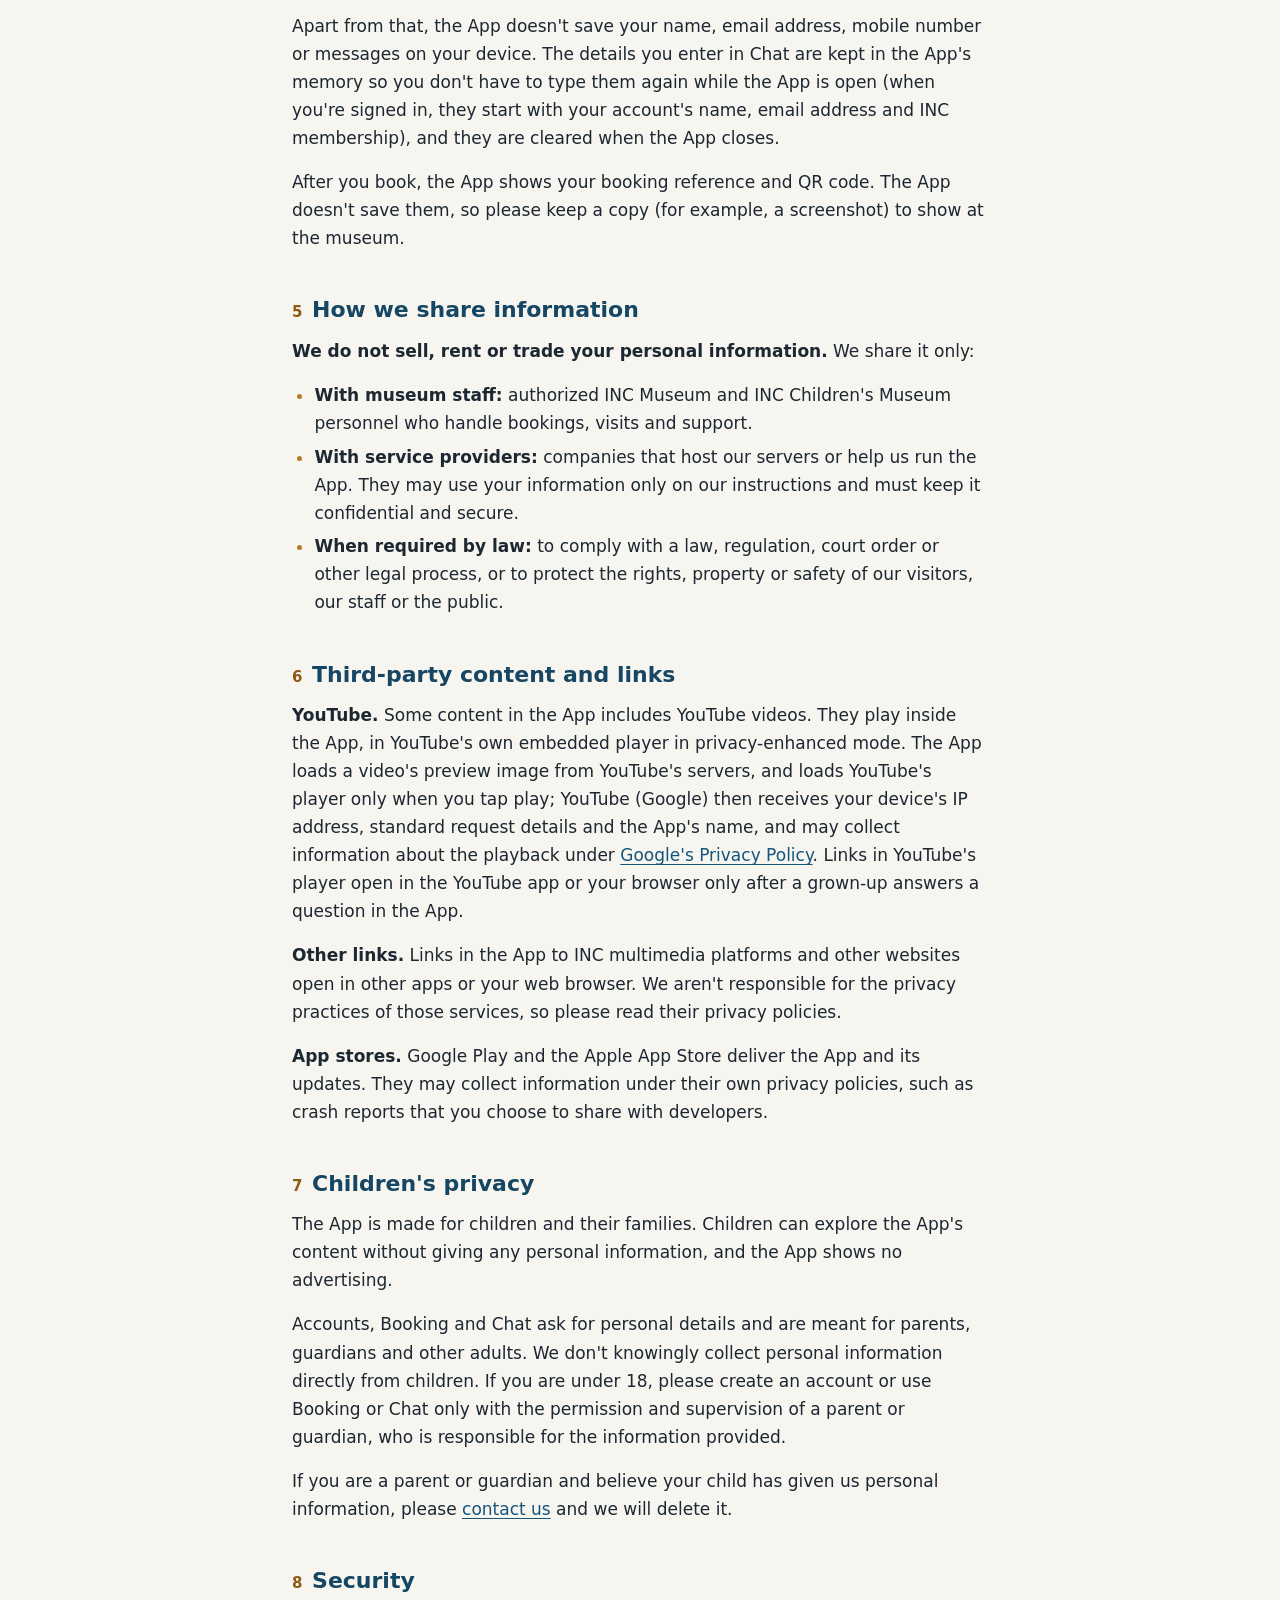
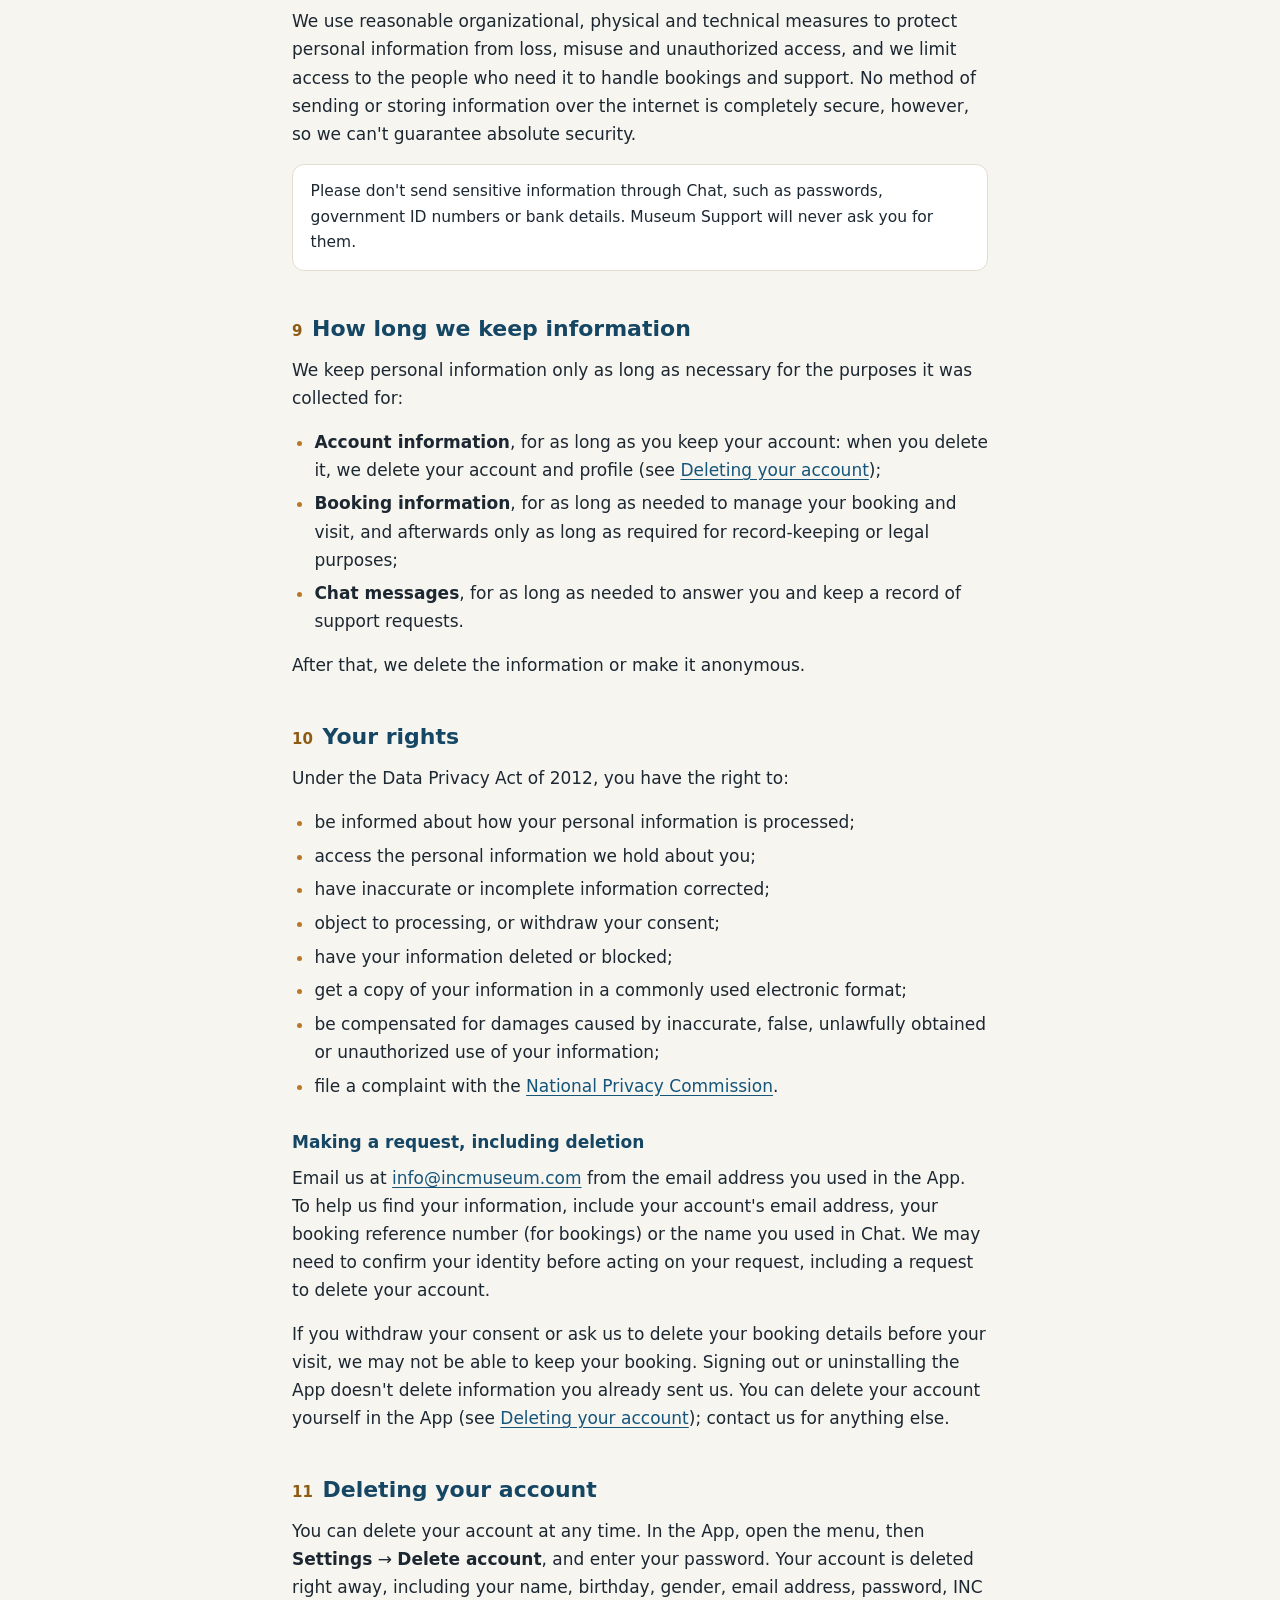
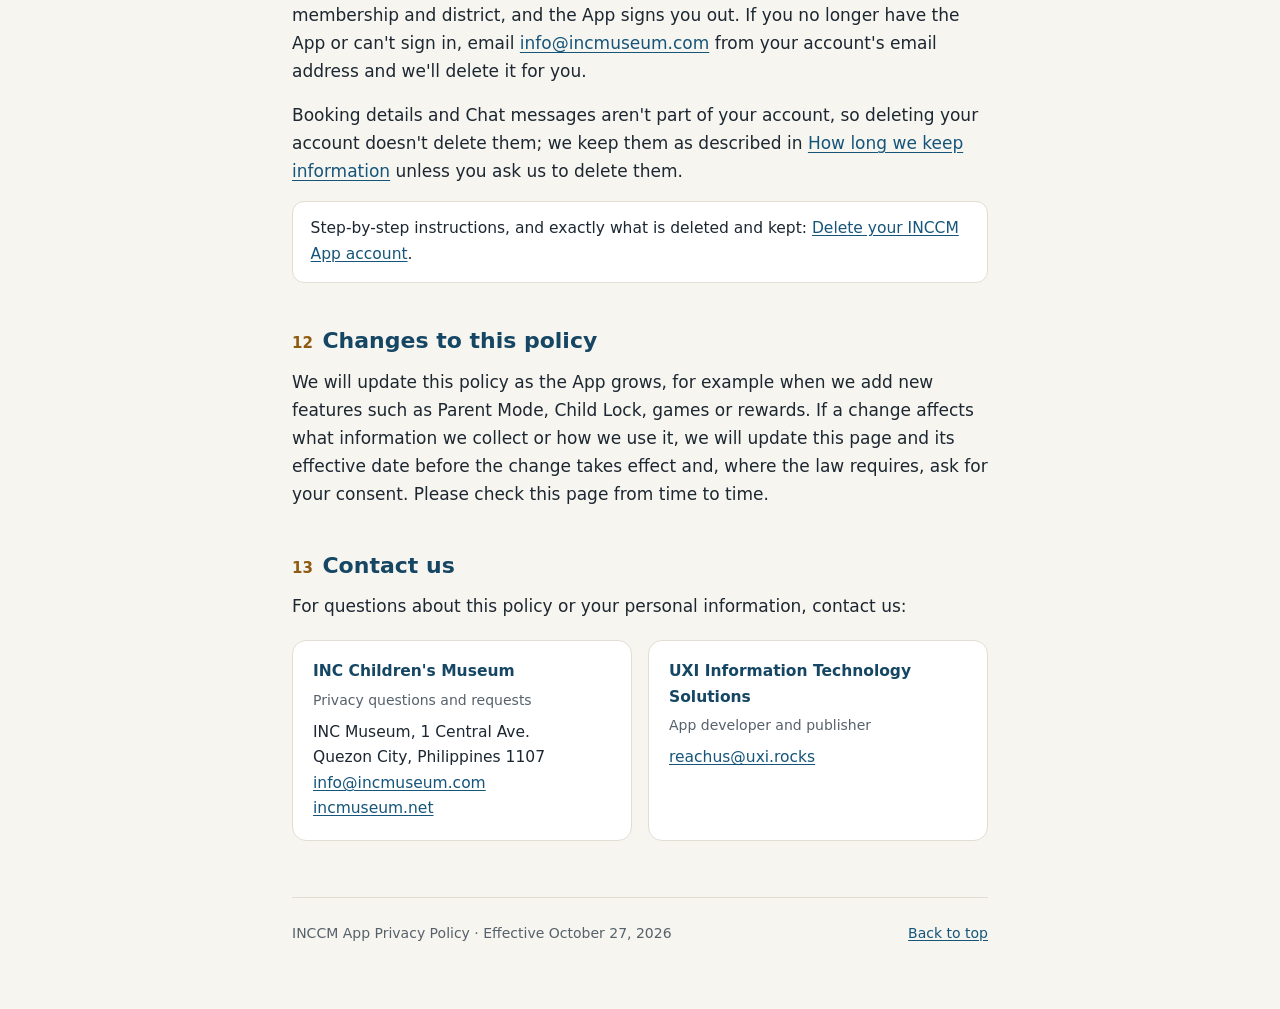
==== commit 132f8035: "Updated index.html, added Youtube related policy" ====
--- a/index.html
+++ b/index.html
@@ -36,7 +36,7 @@
           <p class="eyebrow">INCCM App</p>
           <h1>Privacy Policy</h1>
           <p class="meta">
-            Effective <time datetime="2026-10-22">October 22, 2026</time>
+            Effective <time datetime="2026-10-27">October 27, 2026</time>
           </p>
         </div>
       </header>
@@ -452,14 +452,16 @@
           <h2><span class="num">6</span>Third-party content and links</h2>
           <p>
             <strong>YouTube.</strong> Some content in the App includes YouTube
-            videos. To show a video's preview image, the App loads it from
-            YouTube's servers, so YouTube (Google) receives your device's IP
-            address and standard request details. When you tap a video, it opens
-            in the YouTube app or your browser, where
+            videos. They play inside the App, in YouTube's own embedded player
+            in privacy-enhanced mode. The App loads a video's preview image
+            from YouTube's servers, and loads YouTube's player only when you
+            tap play; YouTube (Google) then receives your device's IP address,
+            standard request details and the App's name, and may collect
+            information about the playback under
             <a href="https://policies.google.com/privacy"
               >Google's Privacy Policy</a
-            >
-            applies.
+            >. Links in YouTube's player open in the YouTube app or your
+            browser only after a grown-up answers a question in the App.
           </p>
           <p>
             <strong>Other links.</strong> Links in the App to INC multimedia
@@ -654,7 +656,7 @@
       </main>
 
       <footer>
-        <span>INCCM App Privacy Policy · Effective October 22, 2026</span>
+        <span>INCCM App Privacy Policy · Effective October 27, 2026</span>
         <a href="#top">Back to top</a>
       </footer>
     </div>
